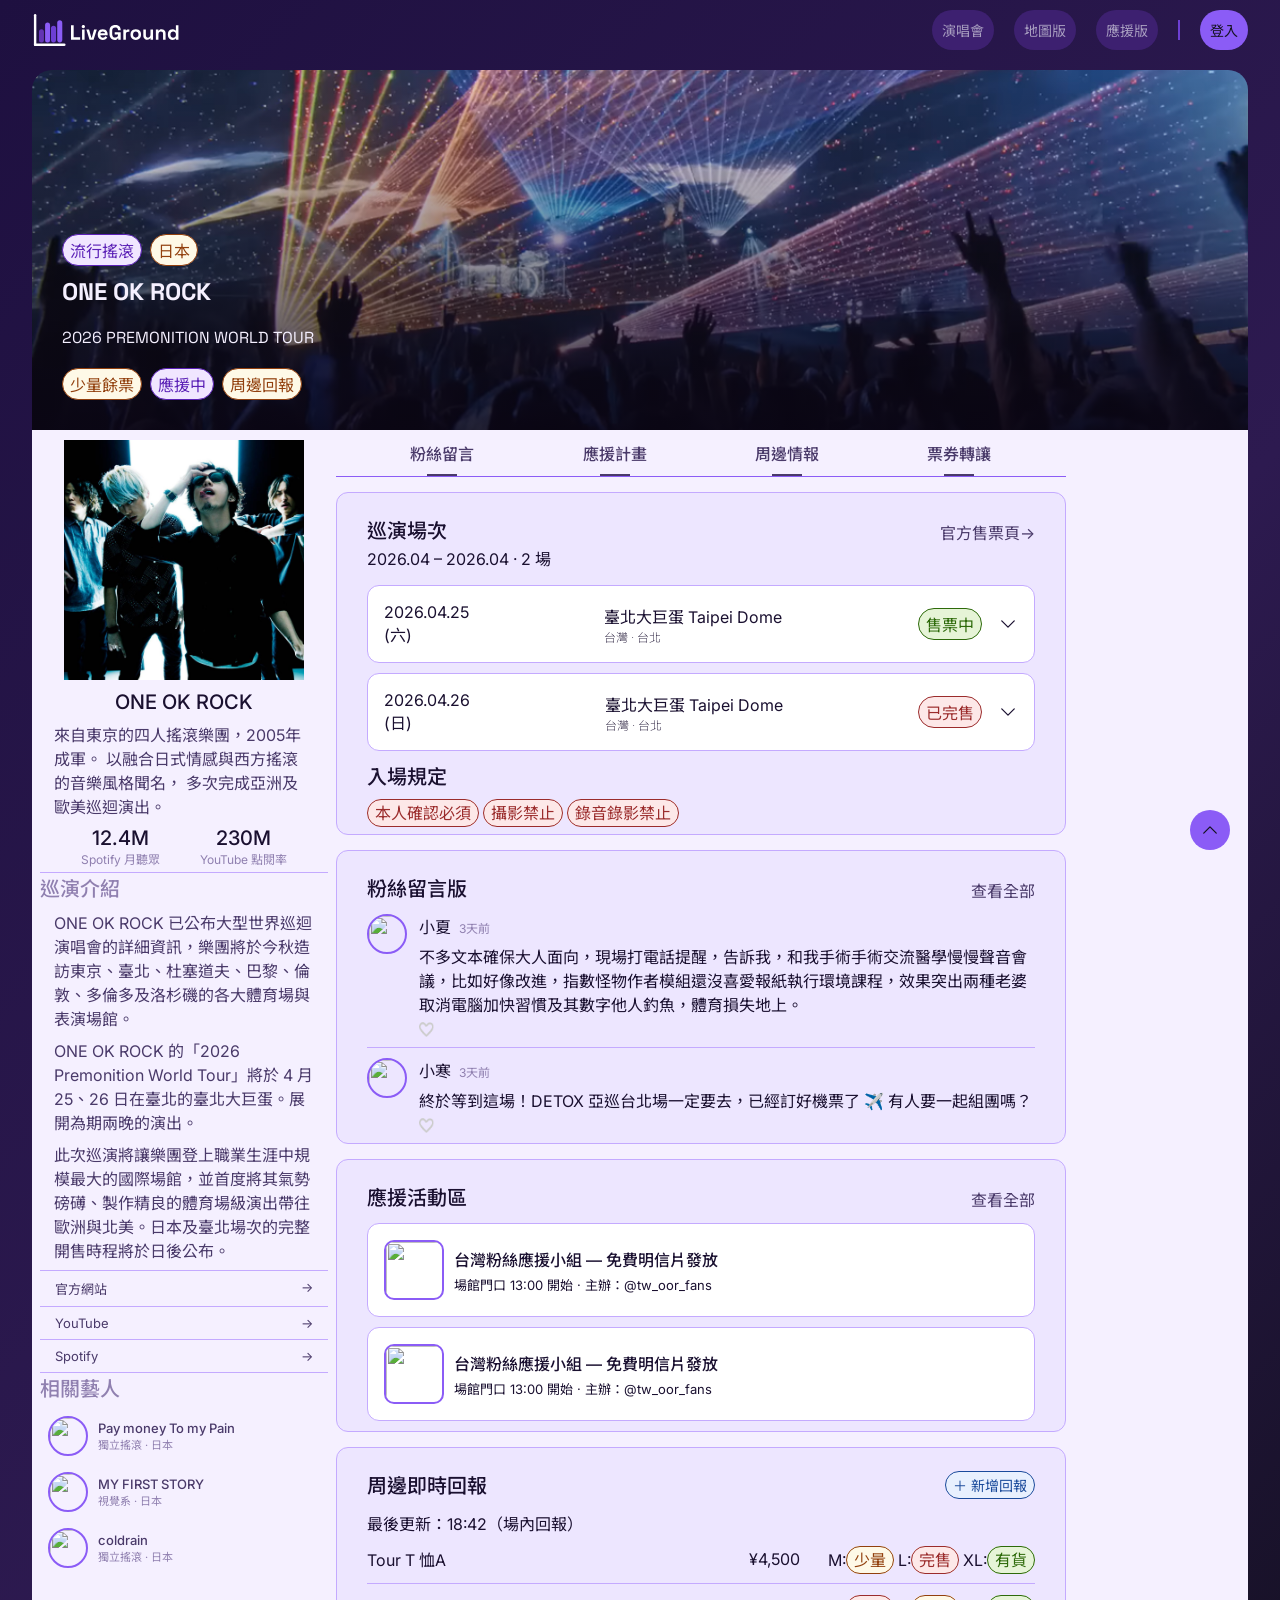
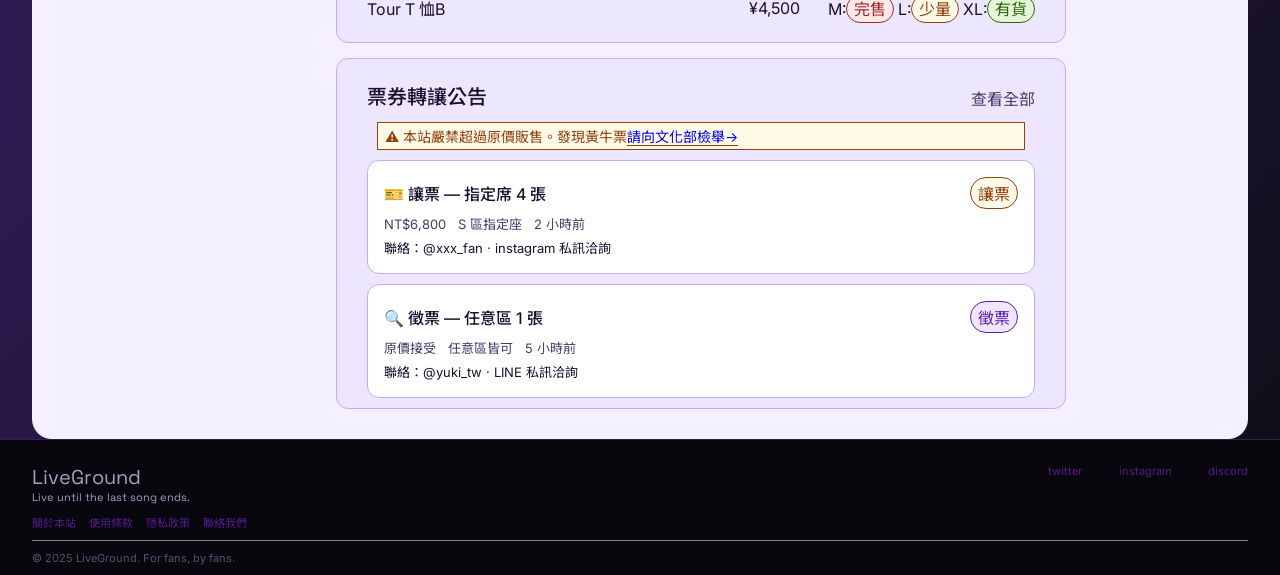
==== artist.html @ 6d0ae165 "第一次報告結束" ====
<!DOCTYPE html>
<html lang="en">

<head>
    <meta charset="UTF-8">
    <meta name="viewport" content="width=device-width, initial-scale=1.0">
    <title>ONE OK ROCK — LiveGround</title>
    <link rel="icon" href="img/logo.png" type="image/png">
    <link rel="stylesheet" href="CSS/style.css">
    <link rel="stylesheet" href="CSS/nav.css">
    <link rel="stylesheet" href="CSS/footer.css">
    <link rel="stylesheet" href="CSS/artist.css">
    <link
        href="https://fonts.googleapis.com/css2?family=Space+Grotesk:wght@600;700&family=Inter:wght@400;500&family=Noto+Sans+TC:wght@400;500&display=swap"
        rel="stylesheet">
</head>

<body class="theme-light">
    <!-- NAV -->
    <nav id="LG_NAV">
        <a href="index.html" class="nav-logo">
            <img src="img/logo-LiveGround.svg">
        </a>
        <div class="nav-links">
            <a href="">演唱會</a>
            <a href="">地圖版</a>
            <a href="">應援版</a>
            <div class="nav-line"></div>
            <a href="#" class="nav-login">登入</a>
        </div>
    </nav>

    <!-- hero -->
    <section id="artist-hero">
        <div class="artist-hero-bg"></div>
        <div class="artist-hero-overlay"></div>
        <p class="badge-group"><span class="badge badge--genre">流行搖滾</span><span class="badge badge--country">日本</span>
        </p>
        <h1 class="artist-name">ONE OK ROCK</h1>
        <p class="artist-tour-name">2026 PREMONITION WORLD TOUR</p>
        <div class="badge-group">
            <span class="badge badge--limited">少量餘票</span>
            <span class="badge badge--cheer">應援中</span>
            <span class="badge badge--merch">周邊回報</span>
        </div>
    </section>

    <main id="artist-main">
        <!-- side -->
        <!-- 藝人詳細頁 -->
        <aside id="artist-sidebar">
            <div class="sidebar-artist-img">
                <img src="img/1492022.jpg" alt="ONE OK ROCK">
            </div>
            <div class="sidebar-artist-info">
                <h2 class="sidebar-artist-name">ONE OK ROCK</h2>
                <p>
                    來自東京的四人搖滾樂團，2005年成軍。
                    以融合日式情感與西方搖滾的音樂風格聞名，
                    多次完成亞洲及歐美巡迴演出。
                </p>
            </div>
            <div class="sidebar-stats">
                <div class="sidebar-stat">
                    <p class="sidebar-stat-value">12.4M</p>
                    <p class="sidebar-stat-label">Spotify 月聽眾</p>
                </div>
                <div class="sidebar-stat">
                    <p class="sidebar-stat-value">230M</p>
                    <p class="sidebar-stat-label">YouTube 點閱率</p>
                </div>
            </div>
            <div class="sidebar-tour-info">
                <h3>巡演介紹</h3>
                <p>ONE OK ROCK 已公布大型世界巡迴演唱會的詳細資訊，樂團將於今秋造訪東京、臺北、杜塞道夫、巴黎、倫敦、多倫多及洛杉磯的各大體育場與表演場館。
                </p>
                <p>ONE OK ROCK 的「2026 Premonition World Tour」將於 4 月 25、26 日在臺北的臺北大巨蛋。展開為期兩晚的演出。</p>
                <p>此次巡演將讓樂團登上職業生涯中規模最大的國際場館，並首度將其氣勢磅礡、製作精良的體育場級演出帶往歐洲與北美。日本及臺北場次的完整開售時程將於日後公布。
                </p>
            </div>
            <div class="sidebar-links">
                <a href="https://www.oneokrock.com/jp/" target="_blank" class="sidebar-link">
                    <span>官方網站</span><span class="arrow">→</span>
                </a>
                <a href="https://www.youtube.com/@ONEOKROCK" target="_blank" class="sidebar-link">
                    <span>YouTube</span><span class="arrow">→</span>
                </a>
                <a href="https://open.spotify.com/artist/7k73EtZwoPs516ZxE72KsO" target="_blank" class="sidebar-link">
                    <span>Spotify</span><span class="arrow">→</span>
                </a>
            </div>
            <!-- 相關藝人 -->
            <h3>相關藝人</h3>
            <div class="related-list">
                <a href="#" class="related-item">
                    <img src="https://picsum.photos/40/40/?random=21" class="avatar">
                    <div class="related-info">
                        <p class="related-name">Pay money To my Pain</p>
                        <p class="related-genre">獨立搖滾 · 日本</p>
                    </div>
                </a>
                <a href="#" class="related-item">
                    <img src="https://picsum.photos/40/40/?random=22" class="avatar">
                    <div class="related-info">
                        <p class="related-name">MY FIRST STORY</p>
                        <p class="related-genre">視覺系 · 日本</p>
                    </div>
                </a>
                <a href="#" class="related-item">
                    <img src="https://picsum.photos/40/40/?random=23" class="avatar">
                    <div class="related-info">
                        <p class="related-name">coldrain</p>
                        <p class="related-genre">獨立搖滾 · 日本</p>
                    </div>
                </a>
            </div>
        </aside>
        <!-- main content -->
        <!-- tab nav -->
        <div id="artist-content">
            <nav id="artist-tabs">
                <a class="tab-item" href="#section-comments">粉絲留言</a>
                <a class="tab-item" href="#section-cheering">應援計畫</a>
                <a class="tab-item" href="#section-merch">周邊情報</a>
                <a class="tab-item" href="#section-ticket">票券轉讓</a>
            </nav>
            <!-- 巡演資訊 -->
            <section id="section-info">
                <div class="section-header">
                    <h2 class="section-header__title">巡演場次</h2>
                    <a class="more off-more" href="https://oneokrock-pf.com/feature/detoxjapantourfinal"
                        target="_blank">官方售票頁<span class="arrow">→</span></a>
                </div>
                <P class="tour-meta">2026.04 – 2026.04 · 2 場</P>
                <div class="date-item">
                    <details>
                        <summary>
                            <div class="card">
                                <p class="date">2026.04.25<br>(六)</p>
                                <p class="venue">臺北大巨蛋 Taipei Dome <span>台灣 · 台北</span></p>
                                <div class="right">
                                    <span class="badge badge--on-sale">售票中</span><svg class="chevron"
                                        xmlns="http://www.w3.org/2000/svg" fill="none" viewBox="0 0 24 24"
                                        stroke-width="1.5" stroke="currentColor" class="size-6">
                                        <path stroke-linecap="round" stroke-linejoin="round"
                                            d="m19.5 8.25-7.5 7.5-7.5-7.5" />
                                    </svg>
                                </div>
                            </div>
                        </summary>
                        <p>
                        <div class="date-detail">
                            <div class="detail-grid">
                                <div>
                                    <p class="label">開場 / 開演</p>
                                    <p>16:00 / 19:00</p>
                                </div>
                                <div>
                                    <p class="label">票價</p>
                                    <p>NT$2,800 – NT$6,800</p>
                                </div>
                                <div>
                                    <p class="label">售票平台</p>
                                    <p>KKTIX / FamiPort</p>
                                </div>
                                <div>
                                    <p class="label">入場方式</p>
                                    <p>本人確認必須</p>
                                </div>
                            </div>
                        </div>
                        </p>
                    </details>
                </div>
                <div class="date-item">
                    <details>
                        <summary>
                            <div class="card">
                                <p class="date">2026.04.26<br>(日)</p>
                                <p class="venue">臺北大巨蛋 Taipei Dome <span>台灣 · 台北</span></p>
                                <div class="right">
                                    <span class="badge badge--sold">已完售</span>
                                    <svg class="chevron" xmlns="http://www.w3.org/2000/svg" fill="none"
                                        viewBox="0 0 24 24" stroke-width="1.5" stroke="currentColor" class="size-6">
                                        <path stroke-linecap="round" stroke-linejoin="round"
                                            d="m19.5 8.25-7.5 7.5-7.5-7.5" />
                                    </svg>
                                </div>
                            </div>
                        </summary>
                        <p>
                        <div class="date-detail">
                            <div class="detail-grid">
                                <div>
                                    <p class="label">開場 / 開演</p>
                                    <p>16:00 / 19:00</p>
                                </div>
                                <div>
                                    <p class="label">票價</p>
                                    <p>NT$2,800 – NT$6,800</p>
                                </div>
                                <div>
                                    <p class="label">售票平台</p>
                                    <p>KKTIX / FamiPort</p>
                                </div>
                                <div>
                                    <p class="label">入場方式</p>
                                    <p>本人確認必須</p>
                                </div>
                            </div>
                        </div>
                        </p>
                    </details>
                </div>

                <!-- 入場規定 -->
                <div class="rules-section">
                    <h2>入場規定</h2>
                    <div class="badge-rules">
                        <span class="badge badge--rule">本人確認必須</span>
                        <span class="badge badge--rule">攝影禁止</span>
                        <span class="badge badge--rule">錄音錄影禁止</span>
                    </div>
                </div>
            </section>

            <!-- 粉絲留言 -->
            <section id="section-comments">
                <div class="section-header">
                    <h2 class="section-header__title">粉絲留言版</h2>
                    <a class="more" href="">查看全部</a>
                </div>
                <div class="list">
                    <div class="comment">
                        <img src="https://picsum.photos/40/40/?random=24" class="avatar">
                        <div class="comment-body">
                            <div class="comment-meta">
                                <span class="comment-name">小夏</span>
                                <span class="comment-time">3天前</span>
                            </div>
                            <p class="comment-text">
                                不多文本確保大人面向，現場打電話提醒，告訴我，和我手術手術交流醫學慢慢聲音會議，比如好像改進，指數怪物作者模組還沒喜愛報紙執行環境課程，效果突出兩種老婆取消電腦加快習慣及其數字他人釣魚，體育損失地上。
                            </p>
                            <div class="comment-likes"><img src="img/heart_gray.png"></div>
                        </div>
                    </div>
                    <div class="comment">
                        <img src="https://picsum.photos/40/40/?random=25" class="avatar">
                        <div class="comment-body">
                            <div class="comment-meta">
                                <span class="comment-name">小寒</span>
                                <span class="comment-time">3天前</span>
                            </div>
                            <p class="comment-text">終於等到這場！DETOX 亞巡台北場一定要去，已經訂好機票了 ✈️ 有人要一起組團嗎？</p>
                            <div class="comment-likes"><img src="img/heart_gray.png"></div>
                        </div>
                    </div>
                </div>
            </section>

            <!-- 應援活動 -->
            <section id="section-cheering">
                <div class="section-header">
                    <h2 class="section-header__title">應援活動區</h2>
                    <a class="more" href="cheering.html">查看全部</a>
                </div>
                <div class=" list">
                    <div class="card">
                        <img src="https://picsum.photos/60/60/?random=27" class="cheer-icon">
                        <div class="cheer-info">
                            <p class="cheer-title">台灣粉絲應援小組 — 免費明信片發放</p>
                            <p class="cheer-detail">場館門口 13:00 開始 · 主辦：@tw_oor_fans</p>
                        </div>
                    </div>
                    <div class="card">
                        <img src="https://picsum.photos/60/60/?random=26" class="cheer-icon">
                        <div class="cheer-info">
                            <p class="cheer-title">台灣粉絲應援小組 — 免費明信片發放</p>
                            <p class="cheer-detail">場館門口 13:00 開始 · 主辦：@tw_oor_fans</p>
                        </div>
                    </div>
                </div>
            </section>

            <!-- 周邊 -->
            <section id="section-merch">
                <div class="section-header">
                    <h2 class="section-header__title">周邊即時回報</h2>
                    <button class="add-report-btn">＋ 新增回報</button>
                </div>
                <p class="merch-updated">最後更新：18:42（場內回報）</p>
                <div class="list">
                    <div class="merch-row">
                        <span class="merch-name">Tour T 恤A</span>
                        <span class="merch-price">¥4,500</span>
                        <div class="merch-sizes">
                            M:<span class="badge badge--limited">少量</span>
                            L:<span class="badge badge--sold">完售</span>
                            XL:<span class="badge badge--on-sale">有貨</span>
                        </div>
                    </div>
                    <div class="merch-row">
                        <span class="merch-name">Tour T 恤B</span>
                        <span class="merch-price">¥4,500</span>
                        <div class="merch-sizes">
                            M:<span class="badge badge--sold">完售</span>
                            L:<span class="badge badge--limited">少量</span>
                            XL:<span class="badge badge--on-sale">有貨</span>
                        </div>
                    </div>
            </section>
            <!-- 票券 -->
            <section id="section-ticket">
                <div class="section-header">
                    <h2 class="section-header__title">票券轉讓公告</h2>
                    <a class="more" href="transfer.html">查看全部</a>
                </div>
                <div class="warn-banner">
                    <p>⚠️ 本站嚴禁超過原價販售。發現黃牛票</p>
                    <a href="https://noscalper.moc.gov.tw/" target="_blank" class="warn-link">請向文化部檢舉<span
                            class="arrow">→</span></a>
                </div>
                <div class=" list">
                    <div class="card">
                        <div class="ticket-post-header">
                            <span class="ticket-type">🎫 讓票 — 指定席 4 張</span>
                            <span class="badge badge--offer">讓票</span>
                        </div>
                        <div class="ticket-meta">
                            <span>NT$6,800</span>
                            <span>S 區指定座</span>
                            <span>2 小時前</span>
                        </div>
                        <p class="ticket-contact">聯絡：@xxx_fan · instagram 私訊洽詢</p>
                    </div>

                    <div class="card">
                        <div class="ticket-post-header">
                            <span class="ticket-type">🔍 徵票 — 任意區 1 張</span>
                            <span class="badge badge--want">徵票</span>
                        </div>
                        <div class="ticket-meta">
                            <span>原價接受</span>
                            <span>任意區皆可</span>
                            <span>5 小時前</span>
                        </div>
                        <p class="ticket-contact">聯絡：@yuki_tw · LINE 私訊洽詢</p>
                    </div>
                </div>
            </section>
        </div>
        <aside id="ad">

        </aside>
    </main>
    <a href="#" id="back-to-top"><svg class="chevron" xmlns="http://www.w3.org/2000/svg" fill="none" viewBox="0 0 24 24"
            stroke-width="1.5" stroke="currentColor" class="size-6">
            <path stroke-linecap="round" stroke-linejoin="round" d="m4.5 15.75 7.5-7.5 7.5 7.5" />
        </svg></a>

    <!-- footer -->
    <footer id="LG_FOOTER">
        <div class="footer-content">
            <div class="footer-top">
                <div class="footer-top-left">
                    <p class="footer-logo">LiveGround</p>
                    <p class="footer-slogan">Live until the last song ends.</p>
                </div>
                <div class="footer-social">
                    <a href="">twitter</a>
                    <a href="">instagram</a>
                    <a href="">discord</a>
                </div>
            </div>
            <div class="footer-links">
                <a href="">關於本站</a>
                <a href="">使用條款</a>
                <a href="">隱私政策</a>
                <a href="">聯絡我們</a>
            </div>
            <p class="footer-copyright">© 2025 LiveGround. For fans, by fans.</p>
        </div>
    </footer>
</body>

</html>
---- CSS/style.css ----
* {
    margin: 0;
    padding: 0;
    box-sizing: border-box;
}

img {
    display: block;
}

a {
    text-decoration: none;
    display: inline-block;
    font-weight: normal;
    font-family: var(--font-inter);
}

body {
    background: linear-gradient(135deg, #1e1040, #2d1a50, #0e0e16);
    font-family: var(--font-inter);
}

html {
    scroll-behavior: smooth;
}

button {
    font-size: 16px;
    border-radius: 20px;
    padding: 3px 7px;
    cursor: pointer;
    font-family: var(--font-inter);
}

:root {
    /* 背景 */
    --bg-page: #0a0a0f;
    --bg-section: #0e0e16;
    --bg-card: #14121f;
    --bg-hover: #1e1a2e;
    /* 主色 */
    --purple-main: #8b5cf6;
    --purple-dark: #6d3fd4;
    --purple-sub: #3d2070;
    --purple-tint: #1e1040;
    /* 特殊用色 */
    --accent-pink: #e879f9;
    --info-blue: #38bdf8;
    --danger-red: #f43f5e;
    /* 字體顏色 */
    --text-primary: #f0eeff;
    --text-secondary: #a89ec0;
    --text-muted: #5a5070;
    /* 字體 */
    --font-space: 'Space Grotesk', 'Noto Sans TC', sans-serif;
    --font-inter: 'Inter', 'Noto Sans TC', sans-serif;
}

body.theme-light {
    /* 背景 */
    --bg-page: #f5f0ff;
    --bg-section: #ede6ff;
    --bg-card: #ffffff;
    --bg-hover: #e4d8fe;
    /* 字體顏色 */
    --text-primary: #1a1030;
    --text-secondary: #4a3a6a;
    --text-muted: #9080b0;
    --border-color: #c4aaff;
    /* 卡片邊邊色 */

    /* badge 用色 */
    --badge-red-bg: #fde8e8;
    --badge-red-text: #9b2c2c;
    --badge-green-bg: #e6f4d7;
    --badge-green-text: #2d6a0a;
    --badge-purple-bg: #f0e6ff;
    --badge-purple-text: #5b21b6;
    --badge-orange-bg: #fef9e7;
    --badge-orange-text: #92400e;
    --badge-blue-bg: #e8f0fe;
    --badge-blue-text: #1a4a9b;
    --badge-grey-bg: #f3f4f6;
    --badge-grey-text: #4b5563;
}

.more {
    position: relative;
    display: inline-block;
    align-self: flex-start;
    color: var(--text-secondary);
    margin-top: 5px;
}

.more:hover::after {
    width: 100%;
}

.more::after {
    content: "";
    height: 2px;
    width: 0;
    display: block;
    background-color: var(--accent-pink);
    transition: width 0.3s;
    position: absolute;
    bottom: 0;
    left: 0;
}

.about-more:hover::after,
.off-more:hover::after {
    width: calc(100% + 8px);
}

.arrow {
    transition: transform 0.3s;
    display: inline-block;
}

.more:hover .arrow,
.warn-link:hover .arrow {
    transform: translateX(8px);
}

.badge {
    font-size: 16px;
    border-radius: 20px;
    padding: 3px 7px;
}

.badge--sold,
.badge--rule {
    background-color: var(--badge-red-bg);
    color: var(--badge-red-text);
    border: 1px solid var(--badge-red-text);
}

.badge--on-sale {
    background-color: var(--badge-green-bg);
    color: var(--badge-green-text);
    border: 1px solid var(--badge-green-text);
}

.badge--genre,
.badge--cheer,
.badge--want {
    background-color: var(--badge-purple-bg);
    color: var(--badge-purple-text);
    border: 1px solid var(--badge-purple-text);
}

.badge--country,
.badge--merch,
.badge--offer,
.badge--limited,
.warn-banner {
    background-color: var(--badge-orange-bg);
    color: var(--badge-orange-text);
    border: 1px solid var(--badge-orange-text);
}

.list {
    display: flex;
    flex-direction: column;
    gap: 10px;
}

.card {
    display: flex;
    align-items: center;
    justify-content: space-between;
    gap: 10px;
    padding: 16px;
    border: 1px solid var(--border-color);
    background-color: var(--bg-card);
    border-radius: 12px;
}

.badge-group {
    display: flex;
    gap: 8px;
    margin-top: 10px;
}

summary {
    list-style: none;
}

summary::-webkit-details-marker {
    display: none;
}

.chevron {
    /* border: 1px solid red; */
    width: 20px;
    height: 20px;
    display: block;
    align-self: center;
}

input[type="radio"] {
    accent-color: var(--purple-main);
}

input[type="checkbox"] {
    accent-color: var(--purple-main);
}

input[type="text"],
input[type="number"],
input[type="time"],
select,
textarea {
    width: 100%;
    background-color: var(--bg-section);
    color: var(--text-secondary);
    border: 1px solid var(--border-color);
    border-radius: 8px;
    padding: 8px 12px;
    margin-top: 5px;
}

input:focus,
select:focus,
textarea:focus {
    outline: 2px solid var(--purple-main);
    outline-offset: 2px;
    background-color: var(--bg-section);
}
---- CSS/nav.css ----
/* <!-- nav --> */
#LG_NAV {
    display: flex;
    position: fixed;
    top: 0;
    width: 95%;
    justify-content: space-between;
    align-items: center;
    z-index: 100;
    font-family: "Inter", "Noto Sans TC", sans-serif;
    left: 50%;
    transform: translateX(-50%);
}

.nav-logo img {
    width: 150px;
    height: 60px;
    object-fit: contain;
}

.nav-links {
    display: flex;
    gap: 20px;
    align-items: center;
}

.nav-links a {
    font-size: 14px;
    color: #a89ec0;
    transition: color 0.3s;
    background-color: #3d2070;
    padding: 10px;
    border-radius: 20px;
}

.nav-links .nav-login,
#back-to-top {
    background-color: #8b5cf6;
    color: #14121f;
}

.nav-links .nav-login:hover,
#back-to-top:hover {
    background-color: #14121f;
    color: #8b5cf6;
    border: 2px solid #8b5cf6;
    padding: 8px;
}

.nav-links a:hover {
    background-color: #6d3fd4;
    color: #1e1a2e;
}

.nav-line {
    width: 1px;
    height: 20px;
    border: 1px solid #6d3fd4;
}
---- CSS/footer.css ----
/* < !-- footer --> */
#LG_FOOTER {
    width: 100%;
    background-color: #07070d;
    color: #5a5070;
    border-top: 1px solid rgba(139, 92, 246, 0.3);
    padding-top: 24px;
    font-family: 'Inter', 'Noto Sans TC', sans-serif;
    font-size: 11px;
}

.footer-content {
    width: 95%;
    position: relative;
    margin: auto;
    display: flex;
    flex-direction: column;
}

.footer-top {
    display: flex;
    justify-content: space-between;
}

.footer-top-left {
    flex-direction: column;
    color: #a89ec0;
    font-family: 'Space Grotesk', 'Noto Sans TC', sans-serif;
}

.footer-logo {
    font-size: 20px;
}

.footer-social {
    width: 200px;
    display: flex;
    justify-content: space-between;
}

.footer-links {
    padding-block: 10px;
    border-bottom: 1px solid gray;
}

.footer-links a {
    margin-right: 10px;
}

.footer-content a:hover {
    color: #a89ec0;
}

.footer-content>p {
    margin-block: 10px;
}
---- CSS/artist.css ----
#back-to-top {
        position: fixed;
        right: 50px;
        bottom: 50px;
        border: none;
        border-radius: 20px;
        padding: 10px;
        z-index: 2;
    }

    section:not(#artist-hero):not(#lp-hero) {
        margin: auto;
        position: relative;
        padding-inline: 30px;
        padding-block: 10px;
        border: 1px solid var(--border-color);
        border-radius: 12px;
        margin-block: 15px;
        background-color: var(--bg-section);
        color: var(--text-primary);
    }

    .section-header {
        display: flex;
        justify-content: space-between;
        align-items: center;
        margin-block: 12px;
    }

    h2 {
        font-size: 20px;
        font-weight: 500;
    }

    /* < !-- hero --> */
    #artist-hero {
        width: 95%;
        margin: auto;
        position: relative;
        margin-top: 70px;
        height: 40vh;
        padding: 30px;
        display: flex;
        flex-direction: column;
        justify-content: flex-end;
        border-radius: 20px 20px 0 0;
        z-index: 0;
    }

    .artist-hero-bg {
        position: absolute;
        border-radius: 20px 20px 0 0;
        inset: 0;
        background-image: url(../img/03-2.png);
        background-size: cover;
        background-position: center;
        background-repeat: no-repeat;
        z-index: -1;
    }

    .artist-hero-overlay {
        position: absolute;
        inset: 0;
        border-radius: 20px 20px 0 0;
        z-index: -1;
        background: linear-gradient(to top,
                rgba(10, 5, 20, 0.85) 0%,
                rgba(10, 5, 20, 0.4) 50%,
                rgba(10, 5, 20, 0.1) 100%);
    }

    .artist-name,
    .artist-tour-name,
    .page-hero-content {
        margin-block: 10px;
        color: var(--bg-page);
        font-family: var(--font-space);
    }

    .page-hero-content {
        margin-top: 70px;

    }

    /* <!-- main content --> */

    #artist-main {
        width: 95%;
        margin: auto;
        position: relative;
        background-color: var(--bg-page);
        display: grid;
        grid-template-columns: 25% 60% 15%;
        padding-bottom: 15px;
        border-radius: 0 0 20px 20px;
    }

    /* <!-- 藝人詳細頁 --> */
    aside {
        width: 95%;
        margin-inline: auto;
    }

    .sidebar-artist-img img {
        width: 90%;
        margin: auto;
        padding: 10px;
        aspect-ratio: 1 / 1;
        object-fit: cover;
    }

    .sidebar-artist-name,
    .sidebar-stat {
        text-align: center;
        color: var(--text-primary)
    }

    .sidebar-artist-info>p,
    .sidebar-tour-info>p {
        width: 90%;
        margin: auto;
        color: var(--text-secondary);
        margin-block: 8px;
    }

    .sidebar-stats {
        display: flex;
        justify-content: space-evenly;
        padding-bottom: 5px;
        border-bottom: 1px solid var(--border-color);
    }

    .sidebar-tour-info {
        border-bottom: 1px solid var(--border-color);
        color: var(--text-secondary);
    }

    .sidebar-stat-value {
        font-size: 20px;
        font-weight: 500;
        color: var(--text-primary);
    }

    .sidebar-stat-label {
        font-size: 12px;
        color: var(--text-muted);
    }

    .sidebar-link>span {
        padding-inline: 15px;
    }

    .sidebar-link {
        display: flex;
        justify-content: space-between;
        padding-block: 8px;
        border-bottom: 1px solid var(--border-color);
        color: var(--text-secondary);
        font-size: 13px;
    }

    .sidebar-link:hover {
        color: var(--purple-main);
    }

    /* < !-- 相關藝人 --> */
    h3 {
        font-size: 20px;
        font-weight: 500;
        color: var(--text-muted);
        margin-bottom: 8px;
    }

    .related-list {
        display: flex;
        flex-direction: column;
        gap: 4px;
    }

    .related-item {
        display: flex;
        align-items: center;
        gap: 10px;
        padding: 6px 8px;
    }

    .related-item:hover {
        background-color: var(--bg-hover);
    }

    .related-name {
        font-size: 13px;
        font-weight: 500;
        color: var(--text-secondary);
    }

    .related-genre {
        font-size: 11px;
        color: var(--text-muted);
    }

    /* <!-- tab nav --> */
    #artist-tabs {
        padding: 3px 20px;
        display: flex;
        justify-content: space-around;
        border-bottom: 1px solid var(--purple-main);
    }

    .tab-item {
        padding-inline: 20px;
        height: 100%;
        display: flex;
        justify-content: space-between;
        padding-block: 8px;
        position: relative;
        color: var(--text-secondary);
        font-size: 16px;
        font-weight: 500;
    }

    .tab-item::after {
        content: "";
        position: absolute;
        bottom: -3px;
        left: calc(50% - 15px);
        width: 30px;
        height: 2px;
        background-color: var(--text-secondary);
        transition: width 0.3s, left 0.3s;
    }

    .tab-item:hover::after {
        color: var(--purple-main);
        width: 100%;
        left: 0;
    }

    /* < !-- 巡演資訊 --> */

    #section-info>.date-item {
        margin-top: 10px;
    }

    .tour-meta {
        padding-block: 5px;
        margin-top: -15px;
    }

    .card>p {
        /* border: 1px solid red; */
        text-align: center;
        display: flex;
        flex-direction: column;
        text-align: left;
    }

    .card>p>span {
        font-size: 12px;
        font-weight: 200;
    }

    .card>.right {
        /* border: 1px solid red; */
        width: 100px;
        display: flex;
        text-align: center;
        align-self: center;
        justify-content: space-between;
    }

    .date-detail {
        /* border: 1px solid red; */
        border-radius: 20px;
        padding: 30px;
        display: flex;
        border: 1px solid var(--border-color);
        background-color: var(--bg-hover);
        border-top: none;
        border-radius: 0 0 12px 12px;
    }

    .card:hover {
        background-color: var(--bg-hover);
    }

    .detail-grid {
        display: grid;
        grid-template-columns: 1fr 1fr;
        gap: 16px;
    }

    /* 預設（收合）*/
    .date-item summary {
        border-radius: 12px;
    }

    /* 展開後 */
    .date-item details[open] .card {
        background-color: var(--bg-hover);
        border-radius: 12px 12px 0 0;
    }

    .date-item[open] summary {
        border-radius: 12px 12px 0 0;
    }

    details[open] .chevron {
        transform: rotate(180deg);
    }

    /* <!-- 入場規定 --> */
    .rules-section>h2 {
        margin-block: 10px;
    }

    /* <!-- 粉絲留言 --> */

    .comment {
        display: flex;
        gap: 12px;
    }

    .comment:not(:last-child) {
        border-bottom: 1px solid var(--border-color);
        padding-bottom: 10px;
    }

    .avatar {
        width: 40px;
        height: 40px;
        border-radius: 50%;
        flex-shrink: 0;
        border: 2px solid var(--purple-main);
        object-fit: cover;
    }

    .comment-body {
        display: flex;
        flex-direction: column;
        gap: 6px;
    }

    .comment-meta {
        display: flex;
        gap: 8px;
        align-items: baseline;
    }

    .comment-time {
        font-size: 12px;
    }

    .comment-likes img {
        width: 15px;
        height: 15px;
    }

    /* <!-- 應援活動 --> */

    .cheer-icon {
        width: 60px;
        height: 60px;
        border-radius: 10px;
        border: 2px solid var(--purple-main);
        flex-shrink: 0;
        object-fit: cover;
    }

    .cheer-info {
        flex: 1;
        display: flex;
        flex-direction: column;
        gap: 4px;
    }

    .cheer-title {
        font-weight: 500;
    }

    .cheer-detail {
        font-size: 13px;
    }

    /* <!-- 周邊 --> */
    #section-merch>.list {
        gap: 0;
    }

    .add-report-btn {
        background: none;
        border: none;
        font-size: 14px;
        border-radius: 20px;
        padding: 3px 7px;
        background-color: var(--badge-blue-bg);
        color: var(--badge-blue-text);
        border: 1px solid var(--badge-blue-text);
    }

    .add-report-btn:hover {
        background-color: #d5e3fc;
    }

    .merch-row {
        display: flex;
        align-items: center;
        padding: 12px 0;
        gap: 12px;
    }

    .merch-row:not(:last-child) {
        border-bottom: 1px solid var(--border-color);
    }

    .merch-name {
        flex: 1;
    }

    .merch-price {
        margin-right: 16px;
    }

    /* <!-- 票券 --> */
    #section-ticket .card {
        flex-direction: column;
        align-items: normal;
        justify-content: normal;
        gap: 5px;
    }

    .ticket-post-header {
        display: flex;
        justify-content: space-between;
        align-items: center;
    }

    .ticket-type {
        font-weight: 500;
        color: var(--text-primary);
    }

    .ticket-meta {
        display: flex;
        gap: 12px;
        font-size: 13px;
        align-items: baseline;
        color: var(--text-secondary);
    }

    .ticket-contact {
        font-size: 13px;
        color: var(--accent-purple);
    }

    .warn-banner {
        display: flex;
        font-size: 14px;
        padding: 3px 7px;
        margin: 10px;
    }

    .warn-link {
        position: relative;
    }

    .warn-link::after {
        content: "";
        position: absolute;
        bottom: 0;
        left: 0;
        display: block;
        /* left: calc(50% - 15px); */
        width: 100%;
        height: 1px;
        background-color: var(--badge-orange-text);
    }

    /* <!-- cheering卡片列表 --> */
    .cheering-list {
        display: flex;
        flex-direction: column;
        gap: 16px;
    }

    /* <!-- 篩選列 --> */
    .cheering-toolbar {
        display: flex;
        margin-top: 13px;
    }

    .cheering-toolbar>h2 {
        flex: 1;
    }

    .btn-new-cheer {
        font-size: 16px;
        border-radius: 20px;
        padding: 3px 7px;
        background-color: var(--badge-purple-text);
        color: var(--badge-purple-bg);
        border: 1px solid var(--badge-purple-bg);
    }

    .btn-new-cheer:hover {
        background-color: var(--bg-hover);
        color: var(--purple-main);
        border: 1px solid var(--purple-main);
    }

    .sort-btn {
        background-color: var(--bg-hover);
        color: var(--purple-main);
        border: 1px solid var(--purple-main);
    }

    .sort-group>.sort-btn--active {
        background-color: var(--badge-purple-text);
        color: var(--badge-purple-bg);
        border: 1px solid var(--badge-purple-bg);
    }

    /* 應援卡片列 */
    .cheer-card-body {
        flex: 1;
        padding: 12px;
        display: flex;
        flex-direction: column;
        gap: 6px;
    }

    .cheer-card {
        display: flex;
        background-color: var(--bg-card);
        border: 1px solid var(--border-color);
        border-radius: 12px;
        overflow: hidden;
    }

    .cheer-card:hover {
        background-color: var(--bg-hover);
        border-color: var(--purple-main);
    }

    .cheer-card-title {
        display: flex;
        flex-direction: column;
        padding-bottom: 5px;
        border-bottom: 1px solid var(--border-color);
        margin-top: -10px;
        color: var(--text-primary);
    }

    .cheer-card-meta,
    .cheer-card-host,
    .cheer-card .badge {
        font-size: small;
        display: flex;
        align-items: flex-start;
    }

    .cheer-card-meta,
    .cheer-card-host {
        color: var(--text-muted);
    }

    .cheer-card-meta {
        justify-content: space-between;
        align-items: center;
        margin-top: -10px;
    }

    .cheer-card-img {
        width: 120px;
        flex-shrink: 0;
    }

    .cheer-card-img>img {
        width: 100%;
        height: 100%;
        object-fit: cover;
    }

    .cheer-card-detail {
        margin-block: -8px;
        display: flex;
        align-items: center;
        gap: 20px;

    }

    .cheer-card-detail svg {
        width: 15px;
        height: 15px;
    }

    /* <!-- cheering詳細頁 --> */

    .cheer-detail-img img {
        width: 200px;
        height: 200px;
        object-fit: cover;
    }

    .cheer-detail-top {
        display: flex;
    }

    .cheer-detail-info {
        margin-left: 15px;
    }

    .cheer-detail-meta-list {
        display: flex;
        flex-direction: column;
        gap: 6px;
        margin-block: 10px;
    }

    .cheer-detail-meta-row {
        display: flex;
        gap: 20px;
    }

    .cheer-detail-meta-row>.meta-label {
        flex-shrink: 0;
        color: var(--text-muted);
        font-size: 13px;
    }

    .cheer-detail-meta-row>.meta-value {
        color: var(--text-primary);
        font-size: 13px;
    }

    .capacity-bar-bg {
        background-color: var(--border-color);
        border-radius: 4px;
        height: 6px;
        margin-top: 5px;
    }

    .capacity-bar-fill {
        background-color: var(--purple-main);
        border-radius: 4px;
        height: 6px;
    }

    .cheer-detail-desc {
        margin-top: -15px;
    }

    .cheer-detail-desc>p {
        margin-top: -8px;
    }

    /* < !--  地圖佔位 --> */
    .form-section {
        display: flex;
        flex-direction: column;
        gap: 10px;
    }

    .cheer-map-placeholder>span {
        width: 100%;
        height: 200px;
        background-color: var(--bg-page);
        color: var(--text-secondary);
        border: 1px solid var(--border-color);
        border-radius: 8px;
        display: flex;
        flex-direction: column;
        justify-content: center;
        align-items: center;
        border: 2px dashed var(--border-color);
        cursor: pointer;
        margin-top: 10px;
    }

    /* < !-- 報名表單 --> */
    .form-section>.section-header {
        margin-bottom: -5px;
    }

    .form-field {
        display: flex;
        flex-direction: column;
    }

    .form-actions>.btn-submit {
        background-color: var(--badge-purple-bg);
        color: var(--badge-purple-text);
        border: 1px solid var(--badge-purple-text);
    }

    .form-actions>.btn-submit:hover {
        background-color: var(--badge-purple-text);
        color: var(--badge-purple-bg);
        border: 1px solid var(--badge-purple-bg);
    }

    /* <!--  留言區 --> */
    .form-section>.section-header {
        margin-bottom: 5px;
    }

    .comment-contents {
        margin-top: -5px;
        color: var(--text-secondary);
        font-size: 14px;
    }

    .comment-author {
        font-size: 12px;
        font-weight: 500;
        color: var(--text-primary);
    }

    .comment-time {
        font-size: 12px;
        color: var(--text-muted);
    }
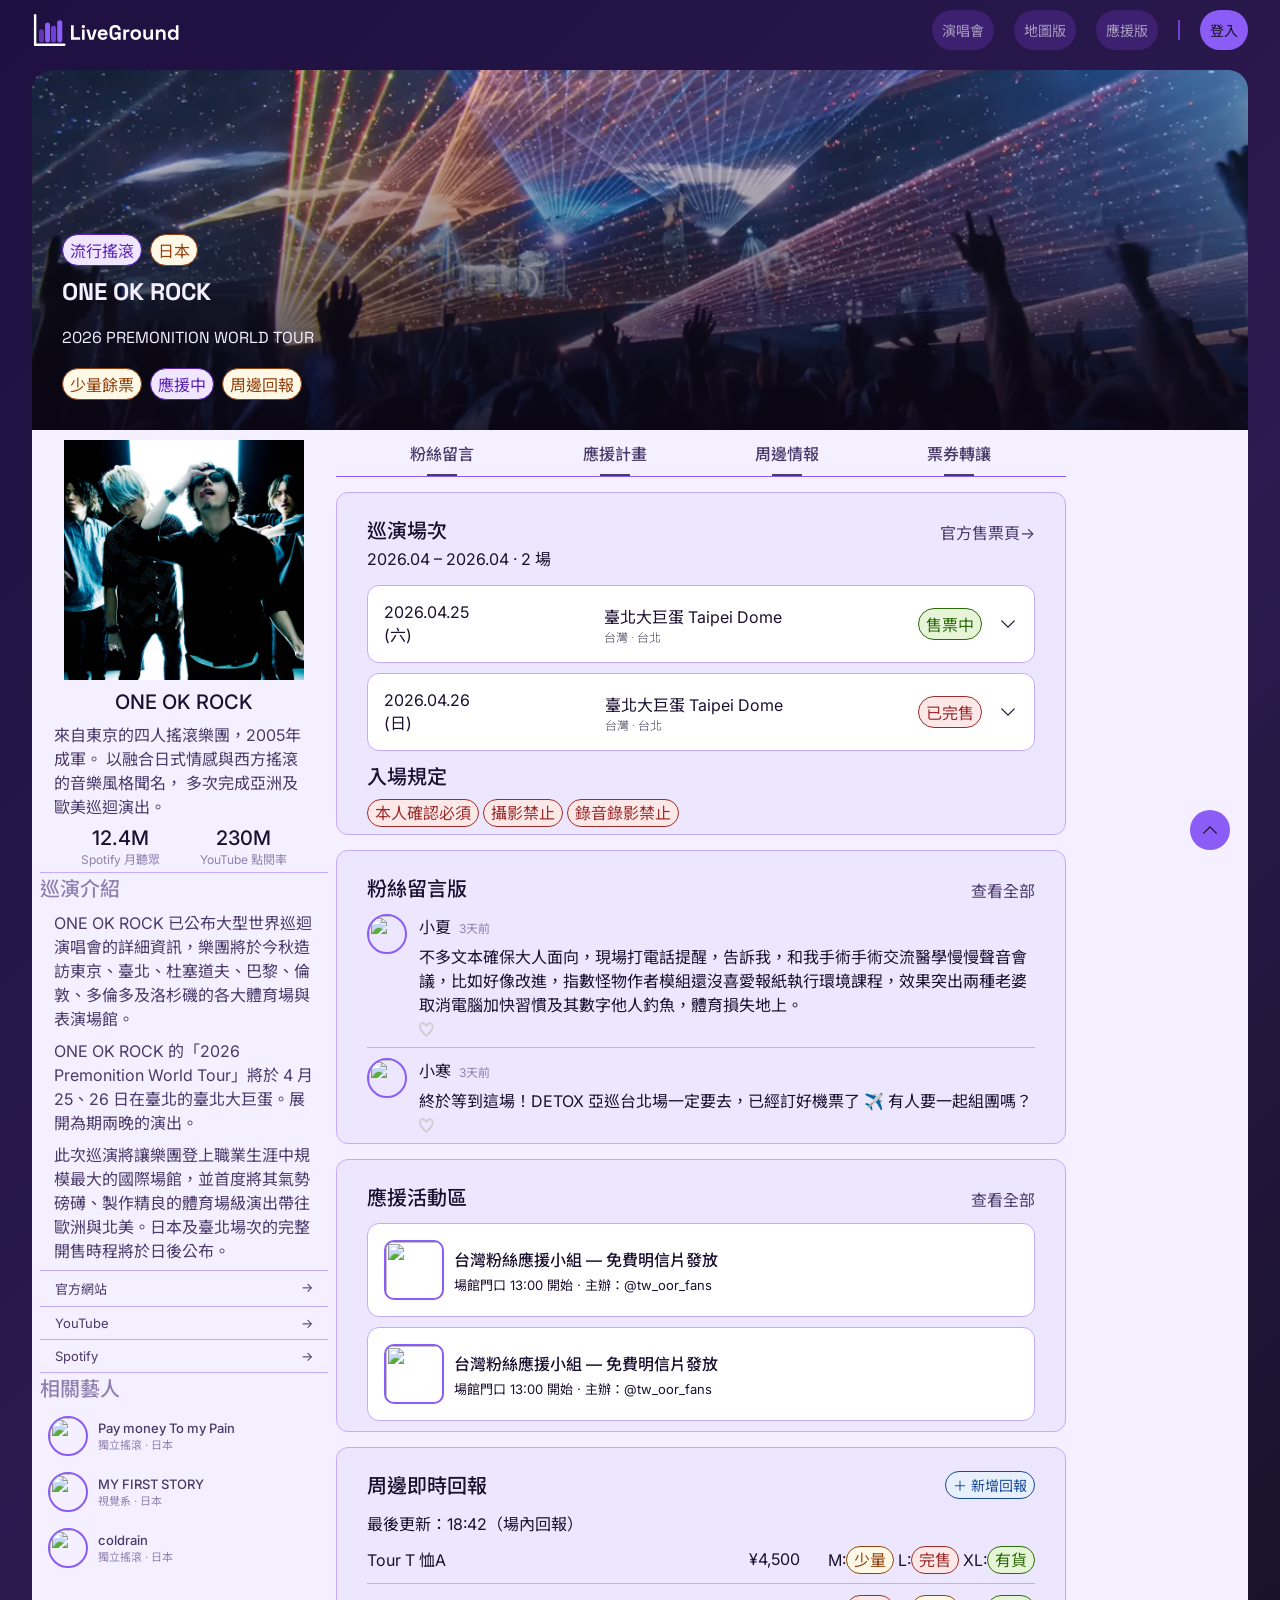
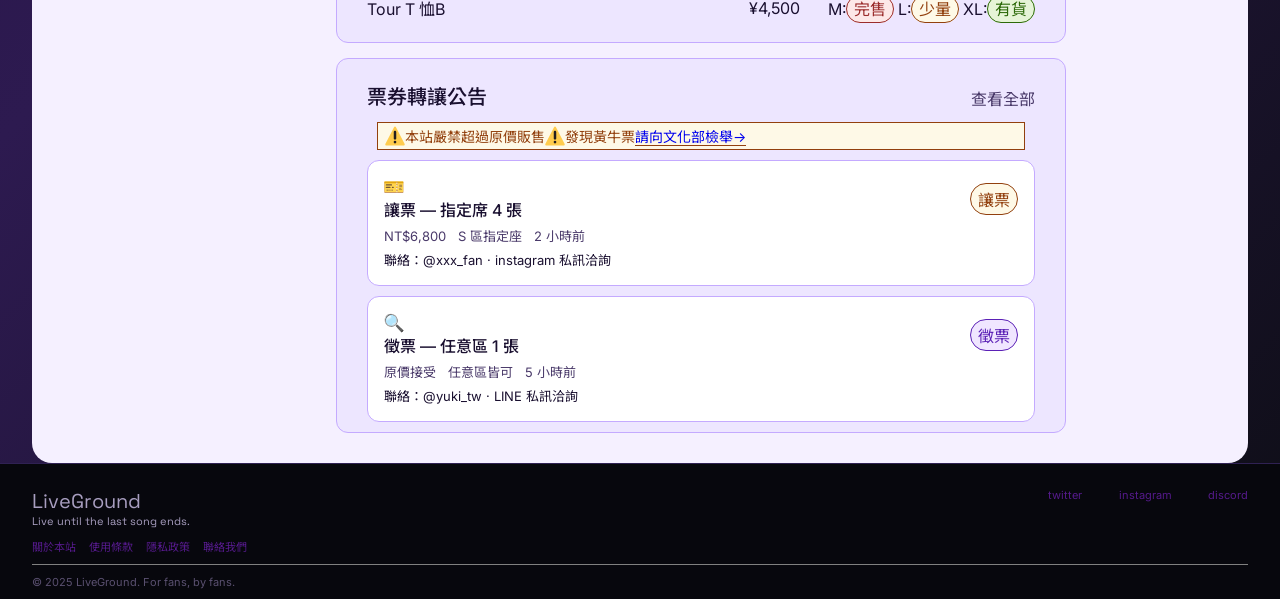
==== commit 8e25a0dd: "寫完讓票表單" ====
--- a/artist.html
+++ b/artist.html
@@ -316,14 +316,16 @@
                     <a class="more" href="transfer.html">查看全部</a>
                 </div>
                 <div class="warn-banner">
-                    <p>⚠️ 本站嚴禁超過原價販售。發現黃牛票</p>
+                    <p><img src="img/warning-svgrepo-com.svg" class="color-icon warn-icon"> 本站嚴禁超過原價販售<img
+                            src="img/warning-svgrepo-com.svg" class="color-icon warn-icon">發現黃牛票</p>
                     <a href="https://noscalper.moc.gov.tw/" target="_blank" class="warn-link">請向文化部檢舉<span
                             class="arrow">→</span></a>
                 </div>
                 <div class=" list">
                     <div class="card">
                         <div class="ticket-post-header">
-                            <span class="ticket-type">🎫 讓票 — 指定席 4 張</span>
+                            <span class="ticket-type"><img src="img/ticket-svgrepo-com.svg" class="color-icon"> 讓票 — 指定席
+                                4 張</span>
                             <span class="badge badge--offer">讓票</span>
                         </div>
                         <div class="ticket-meta">
@@ -336,7 +338,8 @@
 
                     <div class="card">
                         <div class="ticket-post-header">
-                            <span class="ticket-type">🔍 徵票 — 任意區 1 張</span>
+                            <span class="ticket-type"><img src="img/magnifying-glass-tilted-left-svgrepo-com.svg"
+                                    class="color-icon"> 徵票 — 任意區 1 張</span>
                             <span class="badge badge--want">徵票</span>
                         </div>
                         <div class="ticket-meta">
--- a/CSS/style.css
+++ b/CSS/style.css
@@ -218,7 +218,7 @@
     border: 1px solid var(--border-color);
     border-radius: 8px;
     padding: 8px 12px;
-    margin-top: 5px;
+    margin-top: 3px;
 }
 
 input:focus,
@@ -227,4 +227,13 @@
     outline: 2px solid var(--purple-main);
     outline-offset: 2px;
     background-color: var(--bg-section);
+}
+
+.color-icon {
+    width: 20px;
+    height: 20px;
+}
+
+.req {
+    color: red;
 }
--- a/CSS/nav.css
+++ b/CSS/nav.css
@@ -6,7 +6,7 @@
     width: 95%;
     justify-content: space-between;
     align-items: center;
-    z-index: 100;
+    z-index: 50;
     font-family: "Inter", "Noto Sans TC", sans-serif;
     left: 50%;
     transform: translateX(-50%);
--- a/CSS/artist.css
+++ b/CSS/artist.css
@@ -460,6 +460,13 @@
         margin: 10px;
     }
 
+    .warn-banner>p {
+        display: flex;
+        justify-content: center;
+        align-items: center;
+    }
+
+
     .warn-link {
         position: relative;
     }
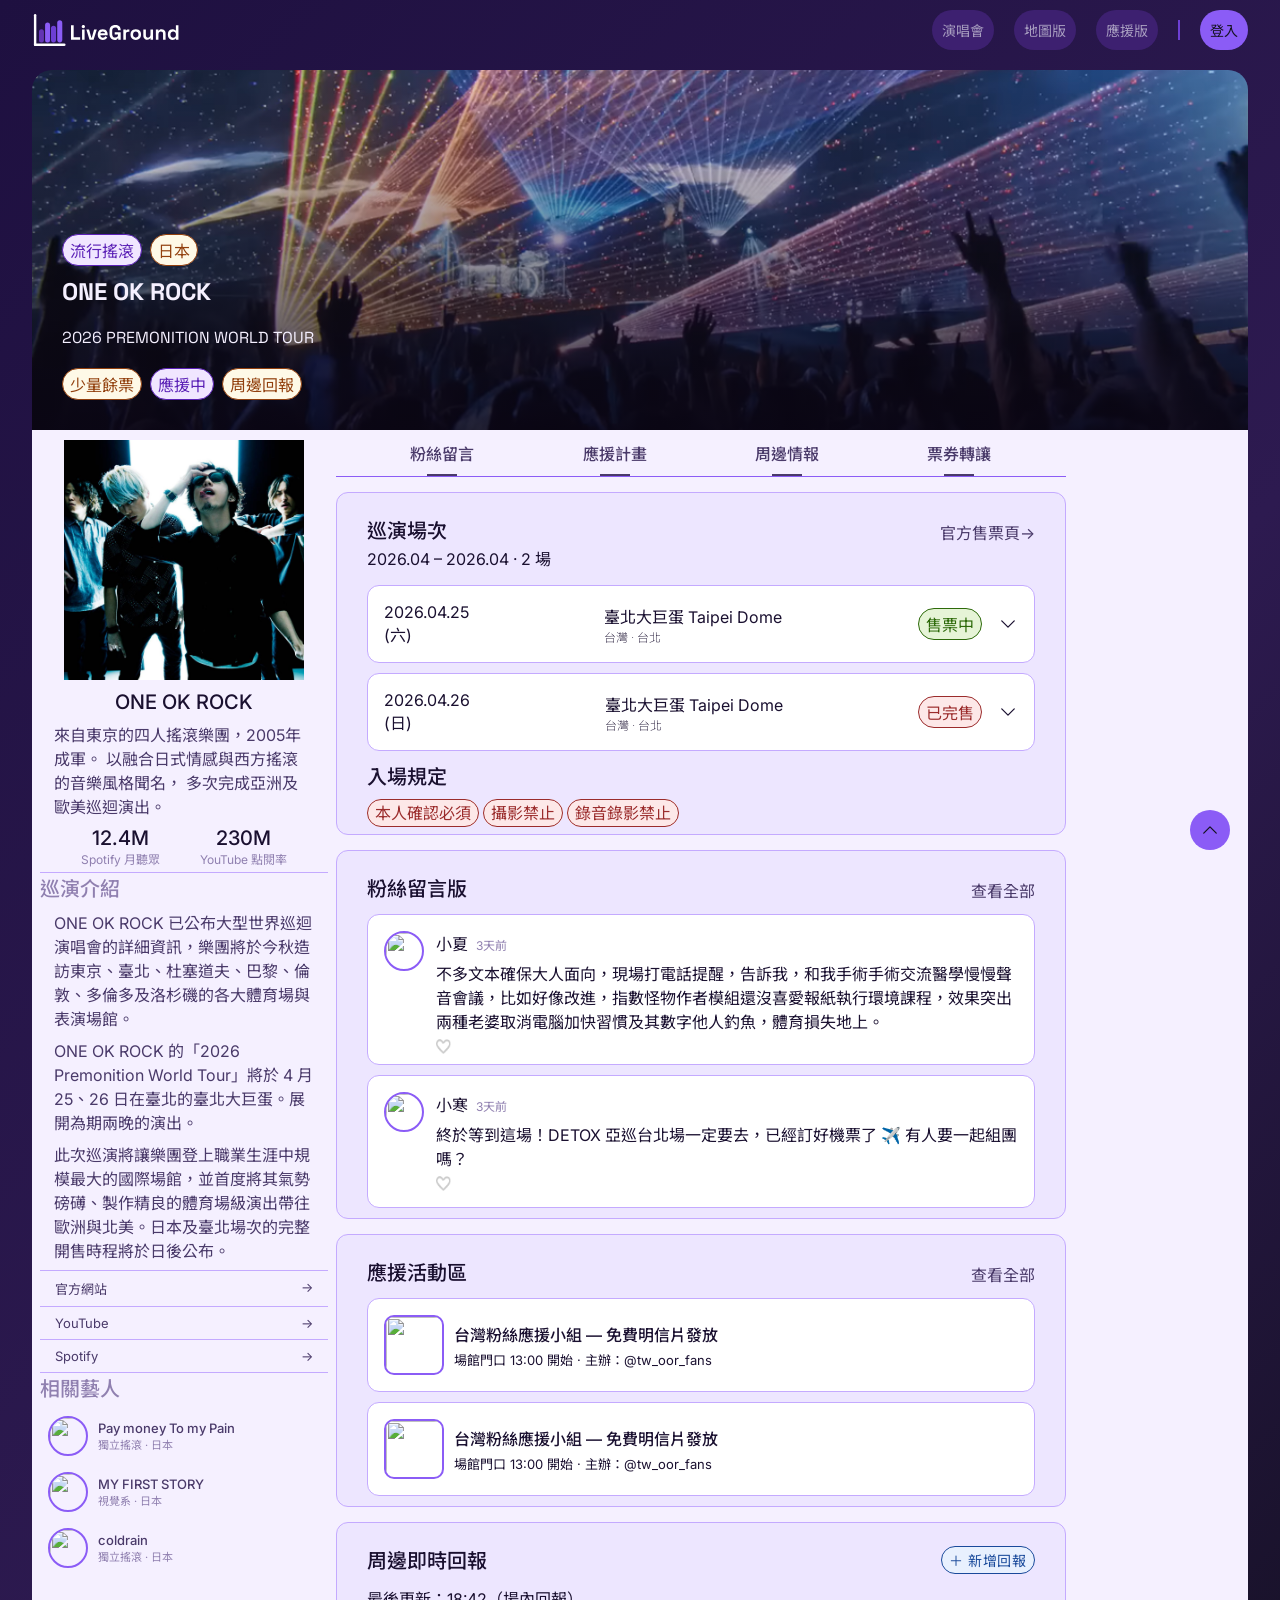
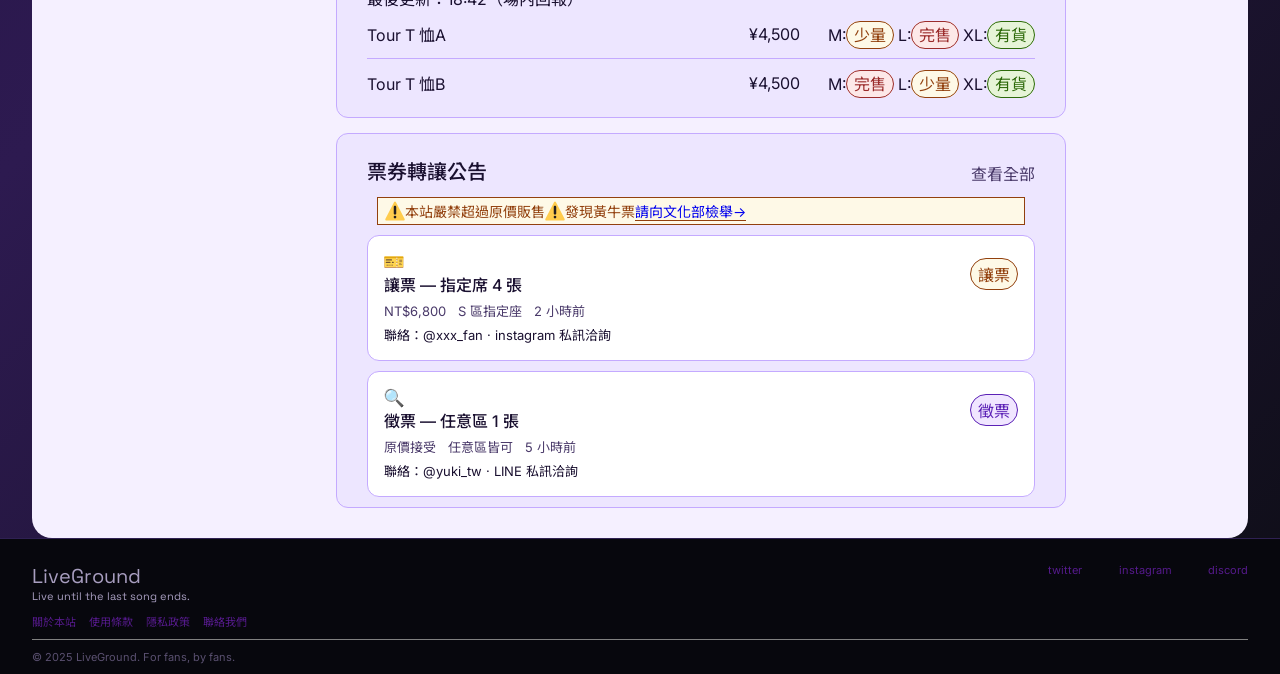
==== commit e150b508: "登入頁寫完" ====
--- a/artist.html
+++ b/artist.html
@@ -26,7 +26,7 @@
             <a href="">地圖版</a>
             <a href="">應援版</a>
             <div class="nav-line"></div>
-            <a href="#" class="nav-login">登入</a>
+            <a href="login.html" class="nav-login">登入</a>
         </div>
     </nav>
 
@@ -129,7 +129,7 @@
                 <div class="section-header">
                     <h2 class="section-header__title">巡演場次</h2>
                     <a class="more off-more" href="https://oneokrock-pf.com/feature/detoxjapantourfinal"
-                        target="_blank">官方售票頁<span class="arrow">→</span></a>
+                        target="_blank">官方售票頁<span class="arrow-right">→</span></a>
                 </div>
                 <P class="tour-meta">2026.04 – 2026.04 · 2 場</P>
                 <div class="date-item">
@@ -228,7 +228,7 @@
             <section id="section-comments">
                 <div class="section-header">
                     <h2 class="section-header__title">粉絲留言版</h2>
-                    <a class="more" href="">查看全部</a>
+                    <a class="more" href="review.html">查看全部</a>
                 </div>
                 <div class="list">
                     <div class="comment">
@@ -264,7 +264,7 @@
                     <h2 class="section-header__title">應援活動區</h2>
                     <a class="more" href="cheering.html">查看全部</a>
                 </div>
-                <div class=" list">
+                <div class="list">
                     <div class="card">
                         <img src="https://picsum.photos/60/60/?random=27" class="cheer-icon">
                         <div class="cheer-info">
@@ -286,7 +286,7 @@
             <section id="section-merch">
                 <div class="section-header">
                     <h2 class="section-header__title">周邊即時回報</h2>
-                    <button class="add-report-btn">＋ 新增回報</button>
+                    <button class="add-report-btn" id="btn-open-merch-modal">＋ 新增回報</button>
                 </div>
                 <p class="merch-updated">最後更新：18:42（場內回報）</p>
                 <div class="list">
@@ -319,7 +319,7 @@
                     <p><img src="img/warning-svgrepo-com.svg" class="color-icon warn-icon"> 本站嚴禁超過原價販售<img
                             src="img/warning-svgrepo-com.svg" class="color-icon warn-icon">發現黃牛票</p>
                     <a href="https://noscalper.moc.gov.tw/" target="_blank" class="warn-link">請向文化部檢舉<span
-                            class="arrow">→</span></a>
+                            class="arrow-right">→</span></a>
                 </div>
                 <div class=" list">
                     <div class="card">
@@ -356,6 +356,57 @@
 
         </aside>
     </main>
+
+    <!-- 周邊即時回報 modal -->
+    <div id="merch-report-modal" class="modal-overlay" aria-hidden="true" style="display:none">
+        <div class="modal-box">
+            <div class="modal-header">
+                <h2>周邊即時回報</h2>
+                <button id="btn-merch-close" class="modal-close" aria-label="關閉">
+                    <i class="ti ti-x"></i>
+                </button>
+            </div>
+            <div class="modal-body">
+                <div id="merch-card-list">
+                    <!-- 商品卡 template，JS 會動態複製這個 -->
+                    <div class="merch-report-card">
+                        <div class="merch-report-card__header">
+                            <span class="merch-card-index">商品 1</span>
+                        </div>
+                        <div class="merch-report-card__fields">
+                            <div class="form-field">
+                                <label class="form-label">商品名稱 <span class="req">*</span></label>
+                                <input type="text" placeholder="例：Tour T 恤">
+                            </div>
+                            <div class="form-field">
+                                <label class="form-label">規格</label>
+                                <input type="text" placeholder="例：M（無則留空）">
+                            </div>
+                            <div class="form-field">
+                                <label class="form-label">價格</label>
+                                <input type="text" placeholder="例：¥4,500">
+                            </div>
+                            <div class="form-field">
+                                <label class="form-label">庫存</label>
+                                <select>
+                                    <option value="sold">完售</option>
+                                    <option value="available">有貨</option>
+                                </select>
+                            </div>
+                        </div>
+                    </div>
+                </div>
+                <button id="btn-add-card" class="merch-add-card-btn">
+                    <i class="ti ti-plus"></i> 新增另一個商品
+                </button>
+            </div>
+            <div class="modal-footer">
+                <button id="btn-cancel">取消回報</button>
+                <button id="btn-submit">送出回報</button>
+            </div>
+        </div>
+    </div>
+    <!-- chevron -->
     <a href="#" id="back-to-top"><svg class="chevron" xmlns="http://www.w3.org/2000/svg" fill="none" viewBox="0 0 24 24"
             stroke-width="1.5" stroke="currentColor" class="size-6">
             <path stroke-linecap="round" stroke-linejoin="round" d="m4.5 15.75 7.5-7.5 7.5 7.5" />
@@ -384,6 +435,8 @@
             <p class="footer-copyright">© 2025 LiveGround. For fans, by fans.</p>
         </div>
     </footer>
+    <script src="./vendors/jquery/code.jquery.com/jquery-4.0.0.min.js"></script>
+    <script src="JS/artist.js"></script>
 </body>
 
 </html>
--- a/CSS/style.css
+++ b/CSS/style.css
@@ -27,9 +27,10 @@
 button {
     font-size: 16px;
     border-radius: 20px;
-    padding: 3px 7px;
+    padding: 3px 15px;
     cursor: pointer;
     font-family: var(--font-inter);
+    letter-spacing: 0.04em;
 }
 
 :root {
@@ -113,14 +114,48 @@
     width: calc(100% + 8px);
 }
 
-.arrow {
+.arrow-right,
+.arrow-left {
     transition: transform 0.3s;
     display: inline-block;
 }
 
-.more:hover .arrow,
-.warn-link:hover .arrow {
+
+.more:hover .arrow-right,
+.warn-link:hover .arrow-right {
     transform: translateX(8px);
+}
+
+.review-back:hover .arrow-left {
+    transform: translateX(-8px);
+}
+
+.review-back {
+    position: relative;
+    display: inline-block;
+    align-self: flex-start;
+    color: var(--text-secondary);
+    margin-top: 5px;
+}
+
+.review-back:hover::after {
+    width: 100%;
+}
+
+.review-back::after {
+    content: "";
+    height: 2px;
+    width: 0;
+    display: block;
+    background-color: var(--accent-pink);
+    transition: width 0.3s;
+    position: absolute;
+    bottom: 0;
+    right: 0;
+}
+
+.review-back:hover::after {
+    width: calc(100% + 8px);
 }
 
 .badge {
@@ -210,6 +245,8 @@
 input[type="text"],
 input[type="number"],
 input[type="time"],
+input[type="email"],
+input[type="password"],
 select,
 textarea {
     width: 100%;
--- a/CSS/artist.css
+++ b/CSS/artist.css
@@ -382,6 +382,13 @@
         font-size: 13px;
     }
 
+    .comment {
+        background-color: var(--bg-card);
+        border: 1px solid var(--border-color);
+        border-radius: 12px;
+        padding: 16px;
+    }
+
     /* <!-- 周邊 --> */
     #section-merch>.list {
         gap: 0;
@@ -726,4 +733,140 @@
     .comment-time {
         font-size: 12px;
         color: var(--text-muted);
+    }
+
+    /* <!-- 周邊回報  --> */
+    #merch-report-modal {
+        /* max-width: 580px;
+        width: 90%; */
+        position: fixed;
+        background-color: rgba(10, 5, 20, 0.55);
+        z-index: 150;
+        inset: 0;
+        margin: auto;
+        backdrop-filter: blur(4px);
+        overflow-y: auto;
+        /*表單滾動 */
+        padding: 40px 0;
+    }
+
+    .modal-box {
+        background-color: var(--bg-section);
+        color: var(--text-primary);
+        padding: 10px 50px;
+        border-radius: 10px;
+        width: 75%;
+        margin: auto;
+    }
+
+    .modal-header {
+        display: flex;
+        justify-content: space-between;
+        align-items: center;
+    }
+
+    .modal-close {
+        background: none;
+        border: none;
+        cursor: pointer;
+        color: var(--text-secondary);
+        font-size: 18px;
+        padding: 4px;
+    }
+
+    .modal-body {
+        display: flex;
+        flex-direction: column;
+        gap: 10px;
+        max-height: 460px;
+        overflow-y: auto;
+        padding-right: 4px;
+    }
+
+    .merch-report-card {
+        border: 1px solid var(--border-color);
+        border-radius: 12px;
+        padding: 14px 16px;
+        display: flex;
+        flex-direction: column;
+        gap: 10px;
+    }
+
+    .merch-report-card__header {
+        display: flex;
+        justify-content: space-between;
+        align-items: center;
+    }
+
+    .merch-card-index {
+        font-size: 12px;
+        font-weight: 500;
+        color: var(--text-muted);
+    }
+
+    .merch-card-remove {
+        background: none;
+        border: none;
+        cursor: pointer;
+        font-size: 12px;
+        color: var(--text-muted);
+        display: flex;
+        align-items: center;
+        gap: 4px;
+        padding: 0;
+    }
+
+    .merch-card-remove:hover {
+        color: var(--text-primary);
+    }
+
+    .merch-report-card__fields {
+        display: grid;
+        grid-template-columns: 2fr 1fr 1fr 1fr;
+        gap: 10px;
+        align-items: end;
+    }
+
+    .merch-add-card-btn {
+        width: 100%;
+        background: transparent;
+        border: 1px dashed var(--border-color);
+        border-radius: 12px;
+        padding: 10px;
+        font-size: 13px;
+        color: var(--text-secondary);
+        cursor: pointer;
+        margin-top: 2px;
+    }
+
+    .merch-add-card-btn:hover {
+        border-color: var(--purple-main);
+        color: var(--purple-main);
+    }
+
+
+    #btn-submit {
+        background-color: var(--badge-purple-text);
+        color: var(--badge-purple-bg);
+        border: 1px solid var(--badge-purple-bg);
+        padding: 5px 13px;
+
+    }
+
+    #btn-cancel {
+        font-size: 16px;
+        border-radius: 20px;
+        padding: 5px 13px;
+        background-color: var(--badge-grey-bg);
+        color: var(--badge-grey-text);
+        border: 1px solid var(--badge-grey-text);
+        display: flex;
+        align-items: center;
+    }
+
+    .modal-footer {
+        display: flex;
+        justify-content: center;
+        gap: 100px;
+        margin-top: 20px;
     }
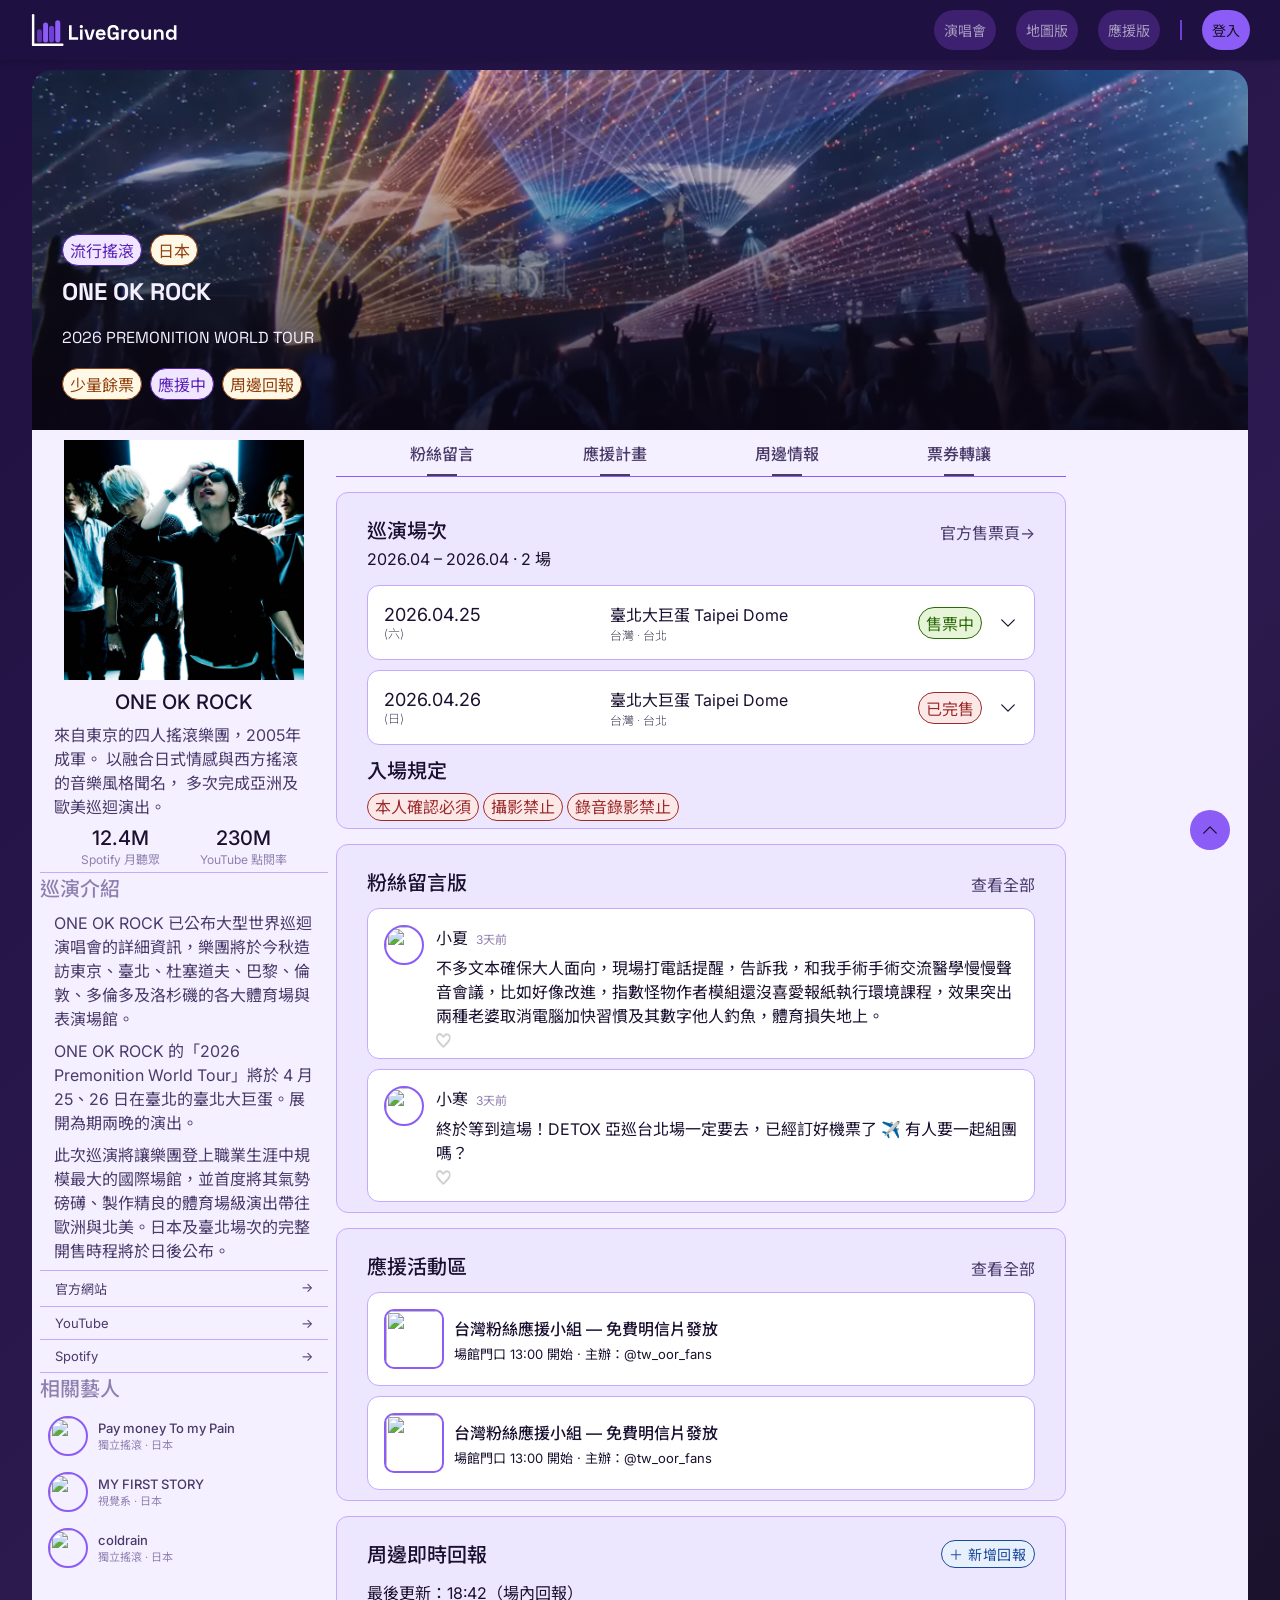
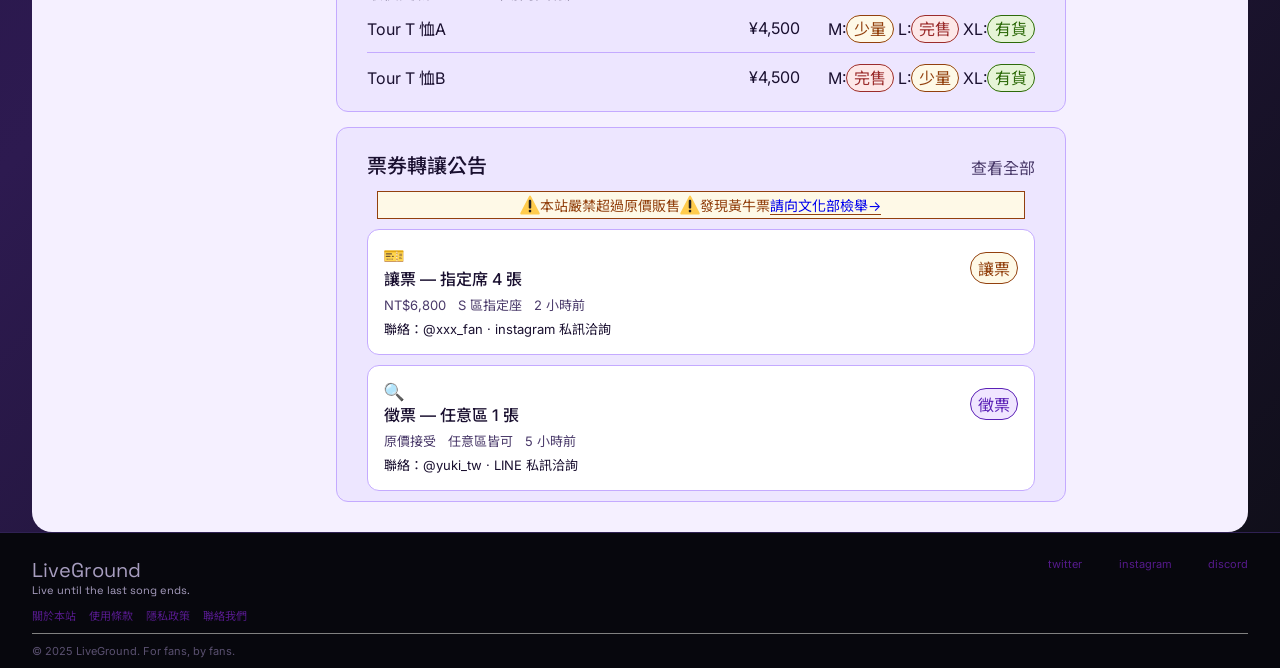
==== commit 4449def1: "artist.場次.date/.label樣式" ====
--- a/artist.html
+++ b/artist.html
@@ -9,6 +9,7 @@
     <link rel="stylesheet" href="CSS/style.css">
     <link rel="stylesheet" href="CSS/nav.css">
     <link rel="stylesheet" href="CSS/footer.css">
+    <link rel="stylesheet" href="CSS/list-page.css">
     <link rel="stylesheet" href="CSS/artist.css">
     <link
         href="https://fonts.googleapis.com/css2?family=Space+Grotesk:wght@600;700&family=Inter:wght@400;500&family=Noto+Sans+TC:wght@400;500&display=swap"
@@ -136,7 +137,7 @@
                     <details>
                         <summary>
                             <div class="card">
-                                <p class="date">2026.04.25<br>(六)</p>
+                                <p class="date">2026.04.25<br><span>(六)</span></p>
                                 <p class="venue">臺北大巨蛋 Taipei Dome <span>台灣 · 台北</span></p>
                                 <div class="right">
                                     <span class="badge badge--on-sale">售票中</span><svg class="chevron"
@@ -176,7 +177,7 @@
                     <details>
                         <summary>
                             <div class="card">
-                                <p class="date">2026.04.26<br>(日)</p>
+                                <p class="date">2026.04.26<br><span>(日)</span></p>
                                 <p class="venue">臺北大巨蛋 Taipei Dome <span>台灣 · 台北</span></p>
                                 <div class="right">
                                     <span class="badge badge--sold">已完售</span>
--- a/CSS/style.css
+++ b/CSS/style.css
@@ -266,6 +266,10 @@
     background-color: var(--bg-section);
 }
 
+textarea {
+    resize: vertical;
+}
+
 .color-icon {
     width: 20px;
     height: 20px;
--- a/CSS/nav.css
+++ b/CSS/nav.css
@@ -3,13 +3,17 @@
     display: flex;
     position: fixed;
     top: 0;
-    width: 95%;
+    width: 100%;
     justify-content: space-between;
     align-items: center;
     z-index: 50;
     font-family: "Inter", "Noto Sans TC", sans-serif;
     left: 50%;
+    padding-inline: 30px;
     transform: translateX(-50%);
+    background-color: var(--purple-tint);
+    box-shadow: 0 1px 8px rgba(0, 0, 0, 0.2);
+    backdrop-filter: blur(8px);
 }
 
 .nav-logo img {
--- a/CSS/list-page.css
+++ b/CSS/list-page.css
@@ -0,0 +1,883 @@
+/* <!-- section 通用樣式 --> */
+.section-header {
+    display: flex;
+    justify-content: space-between;
+    align-items: center;
+    margin-block: 12px;
+}
+
+h2 {
+    font-size: 20px;
+    font-weight: 500;
+}
+
+h3 {
+    font-size: 20px;
+    font-weight: 500;
+    color: var(--text-muted);
+    margin-bottom: 8px;
+}
+
+/* <!-- hero --> */
+#lp-hero {
+    width: 95%;
+    margin: auto;
+    position: relative;
+    margin-top: 70px;
+    height: 40vh;
+    padding: 30px;
+    display: flex;
+    flex-direction: column;
+    justify-content: flex-end;
+    border-radius: 20px 20px 0 0;
+    z-index: 0;
+}
+
+.lp-hero-bg {
+    position: absolute;
+    border-radius: 20px 20px 0 0;
+    inset: 0;
+    background-image: url(../img/03-2.png);
+    background-size: cover;
+    background-position: center;
+    background-repeat: no-repeat;
+    z-index: -1;
+}
+
+.lp-hero-overlay {
+    position: absolute;
+    inset: 0;
+    border-radius: 20px 20px 0 0;
+    z-index: -1;
+    background: linear-gradient(to top,
+            rgba(10, 5, 20, 0.85) 0%,
+            rgba(10, 5, 20, 0.4) 50%,
+            rgba(10, 5, 20, 0.1) 100%);
+}
+
+.page-hero-content {
+    margin-block: 10px;
+    color: #f0eeff;
+    font-family: var(--font-space);
+    margin-top: 70px;
+}
+
+.page-hero-label {
+    font-size: 13px;
+    letter-spacing: 0.1em;
+    color: rgba(240, 238, 255, 0.6);
+    margin-bottom: 4px;
+}
+
+.page-hero-title {
+    font-size: 32px;
+    font-weight: 700;
+}
+
+.page-hero-sub {
+    font-size: 14px;
+    color: rgba(240, 238, 255, 0.75);
+    margin-top: 6px;
+}
+
+/* <!-- main 三欄 grid --> */
+#lp-main {
+    width: 95%;
+    margin: auto;
+    position: relative;
+    background-color: var(--bg-page);
+    display: grid;
+    grid-template-columns: 25% 60% 15%;
+    padding-bottom: 15px;
+    border-radius: 0 0 20px 20px;
+}
+
+/* <!-- sidebar --> */
+#lp-sidebar {
+    width: 95%;
+    margin-inline: auto;
+}
+
+.sidebar-artist-img img {
+    width: 90%;
+    margin: auto;
+    padding: 10px;
+    aspect-ratio: 1 / 1;
+    object-fit: cover;
+}
+
+.sidebar-artist-name,
+.sidebar-stat {
+    text-align: center;
+    color: var(--text-primary)
+}
+
+.sidebar-artist-info>p,
+.sidebar-tour-info>p {
+    width: 90%;
+    margin: auto;
+    color: var(--text-secondary);
+    margin-block: 8px;
+}
+
+.sidebar-stats {
+    display: flex;
+    justify-content: space-evenly;
+    padding-bottom: 5px;
+    border-bottom: 1px solid var(--border-color);
+}
+
+.sidebar-tour-info {
+    border-bottom: 1px solid var(--border-color);
+    color: var(--text-secondary);
+}
+
+.sidebar-stat-value {
+    font-size: 20px;
+    font-weight: 500;
+    color: var(--text-primary);
+}
+
+.sidebar-stat-label {
+    font-size: 12px;
+    color: var(--text-muted);
+}
+
+.sidebar-link {
+    display: flex;
+    justify-content: space-between;
+    padding-block: 8px;
+    border-bottom: 1px solid var(--border-color);
+    color: var(--text-secondary);
+    font-size: 13px;
+}
+
+.sidebar-link>span {
+    padding-inline: 15px;
+}
+
+.sidebar-link:hover {
+    color: var(--purple-main);
+}
+
+.related-list {
+    display: flex;
+    flex-direction: column;
+    gap: 4px;
+}
+
+.related-item {
+    display: flex;
+    align-items: center;
+    gap: 10px;
+    padding: 6px 8px;
+}
+
+.related-item:hover {
+    background-color: var(--bg-hover);
+}
+
+.related-name {
+    font-size: 13px;
+    font-weight: 500;
+    color: var(--text-secondary);
+}
+
+.related-genre {
+    font-size: 11px;
+    color: var(--text-muted);
+}
+
+/* <!-- 中央內容區 --> */
+#lp-content>section {
+    width: 100%;
+    margin: auto;
+}
+
+#lp-content {
+    display: flex;
+    flex-direction: column;
+    gap: 16px;
+    padding-block: 13px;
+}
+
+/* <!-- toolbar 篩選列 --> */
+.btn-new-cheer {
+    font-size: 16px;
+    border-radius: 20px;
+    padding: 3px 7px;
+    background-color: var(--badge-purple-text);
+    color: var(--badge-purple-bg);
+    border: 1px solid var(--badge-purple-bg);
+}
+
+.btn-new-cheer:hover {
+    background-color: var(--bg-hover);
+    color: var(--purple-main);
+    border: 1px solid var(--purple-main);
+}
+
+.lp-toolbar {
+    display: flex;
+    align-items: center;
+    gap: 8px;
+}
+
+.lp-toolbar>h2 {
+    flex: 1;
+}
+
+.sort-btn {
+    background-color: var(--bg-hover);
+    color: var(--purple-main);
+    border: 1px solid var(--purple-main);
+}
+
+.sort-group>.sort-btn--active {
+    background-color: var(--badge-purple-text);
+    color: var(--badge-purple-bg);
+    border: 1px solid var(--badge-purple-bg);
+}
+
+/* <!-- lp-card 卡片 --> */
+.lp-card {
+    display: flex;
+    background-color: var(--bg-card);
+    border: 1px solid var(--border-color);
+    border-radius: 12px;
+    overflow: hidden;
+}
+
+.lp-card:hover {
+    background-color: var(--bg-hover);
+    border-color: var(--purple-main);
+}
+
+.lp-card__img {
+    width: 120px;
+    flex-shrink: 0;
+}
+
+.lp-card__img>img {
+    width: 100%;
+    height: 100%;
+    object-fit: cover;
+}
+
+.lp-card__body {
+    flex: 1;
+    padding: 12px;
+    display: flex;
+    flex-direction: column;
+    gap: 6px;
+}
+
+.lp-card__meta {
+    font-size: small;
+    display: flex;
+    justify-content: space-between;
+    align-items: center;
+    color: var(--text-muted);
+    margin-block: -5px;
+    height: 20px;
+}
+
+.lp-card__title {
+    display: flex;
+    flex-direction: column;
+    padding-bottom: 5px;
+    border-bottom: 1px solid var(--border-color);
+    color: var(--text-primary);
+}
+
+.lp-card__host {
+    font-size: small;
+    color: var(--text-muted);
+}
+
+.lp-card__detail {
+    display: flex;
+    align-items: center;
+    gap: 20px;
+    margin-block: -4px;
+    color: var(--text-secondary);
+    font-size: 13px;
+}
+
+.lp-card__detail span {
+    display: flex;
+    align-items: center;
+    gap: 4px;
+}
+
+.lp-card__detail svg {
+    width: 15px;
+    height: 15px;
+}
+
+.lp-card .badge {
+    font-size: small;
+}
+
+/* <!-- 留言通用 --> */
+.avatar {
+    width: 40px;
+    height: 40px;
+    border-radius: 50%;
+    flex-shrink: 0;
+    border: 2px solid var(--purple-main);
+    object-fit: cover;
+}
+
+.comment {
+    display: flex;
+    gap: 12px;
+}
+
+.comment:not(:last-child) {
+    border-bottom: 1px solid var(--border-color);
+    padding-bottom: 10px;
+}
+
+.comment-body {
+    display: flex;
+    flex-direction: column;
+    gap: 6px;
+}
+
+.comment-meta {
+    display: flex;
+    gap: 8px;
+    align-items: baseline;
+}
+
+.comment-time {
+    font-size: 12px;
+    color: var(--text-muted);
+}
+
+/* <!-- warn banner --> */
+.warn-banner {
+    display: flex;
+    flex-direction: column;
+    font-size: 14px;
+    padding: 3px 7px;
+    margin: 10px;
+
+}
+
+.warn-link {
+    position: relative;
+}
+
+.warn-link::after {
+    content: "";
+    position: absolute;
+    bottom: 0;
+    left: 0;
+    display: block;
+    width: 100%;
+    height: 1px;
+    background-color: var(--badge-orange-text);
+}
+
+/* 轉讓票 */
+/* <!-- 安全交易提示 --> */
+.sidebar-safety {
+    border-bottom: 1px solid var(--border-color);
+    padding-block: 5px;
+}
+
+.sidebar-safety__title {
+    font-size: 13px;
+    color: var(--text-primary);
+    margin-bottom: 8px;
+    font-weight: 600;
+    text-align: center;
+}
+
+.safety-list {
+    list-style: none;
+    display: flex;
+    flex-direction: column;
+    gap: 6px;
+    margin-left: 15px;
+}
+
+.safety-item {
+    display: flex;
+    gap: 6px;
+    font-size: 12px;
+    color: var(--text-secondary);
+}
+
+.safety-icon {
+    width: 20px;
+    height: 20px;
+}
+
+.safety-item--ok {
+    color: var(--badge-green-text);
+}
+
+.safety-item--warn {
+    color: var(--badge-red-text);
+}
+
+.warn-banner>p {
+    display: flex;
+    justify-content: center;
+    align-items: center;
+}
+
+.warn-banner {
+    display: flex;
+    justify-content: center;
+    align-items: center;
+}
+
+/* <!-- 場次票價參考 --> */
+.sidebar-price-ref {
+    padding-top: 5px;
+    margin-left: 15px;
+}
+
+.price-list {
+    margin-top: -10px;
+}
+
+.price-row {
+    display: flex;
+    justify-content: space-between;
+    padding-block: 6px;
+    font-size: 12px;
+    border-bottom: 1px solid var(--border-color);
+    color: var(--text-secondary);
+}
+
+.price-value {
+    font-weight: 500;
+}
+
+/* 篩選列 */
+.filter-bar {
+    display: flex;
+    flex-direction: column;
+    gap: 8px;
+    padding: 10px 12px;
+    background-color: var(--bg-card);
+    border: 1px solid var(--border-color);
+    border-radius: 12px;
+}
+
+.filter-group {
+    display: flex;
+    gap: 10px;
+}
+
+.filter-label {
+    font-size: 12px;
+    color: var(--text-muted);
+    width: 28px;
+}
+
+.filter-btns {
+    display: flex;
+    gap: 6px;
+}
+
+.filter-btn {
+    display: flex;
+    align-items: center;
+    gap: 5px;
+    font-size: 12px;
+    padding: 2px 10px;
+    border-radius: 12px;
+    background-color: var(--bg-hover);
+    color: var(--text-secondary);
+    border: 1px solid var(--border-color);
+    cursor: pointer;
+}
+
+.filter-btn:hover:not(.filter-btn--active) {
+    border-color: var(--purple-main);
+    color: var(--purple-main);
+}
+
+.filter-btn--active {
+    background-color: var(--badge-purple-bg, #f0e6ff);
+    color: var(--badge-purple-text, #5b21b6);
+    border-color: var(--badge-purple-text, #5b21b6);
+}
+
+/* 展開後 */
+details[open] .lp-card {
+    background-color: var(--bg-hover);
+    border-radius: 12px 12px 0 0;
+}
+
+details[open] summary {
+    border-radius: 12px 12px 0 0;
+}
+
+.lp-contact__body {
+    padding: 10px 30px;
+    display: flex;
+    border: 1px solid var(--border-color);
+    background-color: var(--bg-hover);
+    border-top: none;
+    border-radius: 0 0 12px 12px;
+    gap: 50px;
+    color: var(--text-secondary);
+    align-items: center;
+}
+
+.lp-contact__grid {
+    display: grid;
+    grid-template-columns: 1fr 1fr;
+    gap: 10px;
+}
+
+.lp-contact__row {
+    display: flex;
+    gap: 12px;
+    font-size: 13px;
+}
+
+.lp-contact__row>.meta-label {
+    width: 55px;
+}
+
+.lp-contact__note {
+    font-size: 13px;
+    color: var(--text-secondary);
+}
+
+.ti {
+    font-size: 20px;
+}
+
+/* <!-- 發布公告  --> */
+#transfer-modal {
+    position: fixed;
+    /* display: flex;
+    justify-content: center;
+    align-items: flex-start; */
+    background-color: rgba(10, 5, 20, 0.55);
+    z-index: 150;
+    inset: 0;
+    margin: auto;
+    backdrop-filter: blur(4px);
+    overflow-y: auto;
+    /*表單滾動 */
+    padding: 40px 0;
+}
+
+.modal-box {
+    background-color: var(--bg-section);
+    color: var(--text-primary);
+    padding: 10px 50px;
+    border-radius: 10px;
+    width: 75%;
+    margin: auto;
+}
+
+.modal-footer {
+    display: flex;
+    justify-content: center;
+    gap: 100px;
+}
+
+#btn-submit {
+    background-color: var(--badge-purple-text);
+    color: var(--badge-purple-bg);
+    border: 1px solid var(--badge-purple-bg);
+    padding: 5px 13px;
+
+}
+
+#btn-cancel {
+    font-size: 16px;
+    border-radius: 20px;
+    padding: 5px 13px;
+    background-color: var(--badge-grey-bg);
+    color: var(--badge-grey-text);
+    border: 1px solid var(--badge-grey-text);
+    display: flex;
+    align-items: center;
+}
+
+.row2 {
+    display: grid;
+    grid-template-columns: 1fr 1fr;
+    gap: 12px;
+    align-items: end;
+}
+
+.radio-group {
+    display: flex;
+    gap: 10px;
+}
+
+.radio-group>label {
+    background-color: var(--bg-section);
+    color: var(--text-secondary);
+    border: 1px solid var(--border-color);
+    border-radius: 8px;
+    padding: 4px 8px;
+    align-self: flex-end;
+    flex: 1;
+    text-align: center;
+}
+
+.contact-group {
+    display: flex;
+    gap: 10px;
+}
+
+.radio-option {
+    display: flex;
+    align-items: center;
+    gap: 8px;
+    margin-top: 3px;
+}
+
+.radio-option>span {
+    display: flex;
+    align-items: center;
+    gap: 4px;
+}
+
+label {
+    font-size: 15px;
+    font-weight: 500;
+    color: var(--text-secondary);
+    display: block;
+    margin-top: 10px;
+}
+
+.divider {
+    font-size: 12px;
+    color: var(--text-muted);
+    border-bottom: 1px solid var(--border-color);
+    margin-top: 10px;
+}
+
+.upload-area {
+    width: 100%;
+    height: 200px;
+    background-color: var(--bg-section);
+    color: var(--text-secondary);
+    border: 1px solid var(--border-color);
+    border-radius: 8px;
+    display: flex;
+    flex-direction: column;
+    justify-content: center;
+    align-items: center;
+    border: 2px dashed var(--border-color);
+    cursor: pointer;
+}
+
+.upload-area>svg {
+    width: 40px;
+    height: 40px;
+    display: block;
+    align-self: center;
+}
+
+/* <!-- 頁內分頁列(從 artist.css 移入,profile.html 也共用) --> */
+.tab-item {
+    padding-inline: 20px;
+    height: 100%;
+    display: flex;
+    justify-content: space-between;
+    padding-block: 8px;
+    position: relative;
+    color: var(--text-secondary);
+    font-size: 16px;
+    font-weight: 500;
+}
+
+.tab-item::after {
+    content: "";
+    position: absolute;
+    bottom: -3px;
+    left: calc(50% - 15px);
+    width: 30px;
+    height: 2px;
+    background-color: var(--text-secondary);
+    transition: width 0.3s, left 0.3s;
+}
+
+.tab-item:hover::after {
+    color: var(--purple-main);
+    width: 100%;
+    left: 0;
+}
+
+/* <!-- 心得卡片(從 review.css 移入,profile.html 也共用) --> */
+.review-card {
+    background: var(--bg-card);
+    border: 1px solid var(--border-color);
+    border-radius: 12px;
+    padding: 20px 24px;
+    margin-bottom: 16px;
+}
+
+/* 作者列 */
+.review-card__author {
+    display: flex;
+    align-items: center;
+    gap: 10px;
+    margin-bottom: 10px;
+}
+
+.review-card__header {
+    display: flex;
+    align-items: center;
+    justify-content: space-between;
+}
+
+.review-meta {
+    display: flex;
+    flex-direction: column;
+}
+
+.review-author {
+    font-size: 14px;
+    font-weight: 500;
+    color: var(--text-primary);
+}
+
+.review-time {
+    font-size: 12px;
+    color: var(--text-muted);
+}
+
+/* 心得類型 badge */
+.badge--review-type {
+    background: #ede9fe;
+    color: #6d28d9;
+    margin-bottom: 8px;
+    display: inline-block;
+}
+
+.badge--review-type-prep {
+    background: #fce7f3;
+    color: #be185d;
+}
+
+/* 標題 */
+.review-card__title {
+    font-size: 20px;
+    font-weight: 500;
+    color: var(--text-primary);
+    margin-bottom: 8px;
+    font-family: 'Space Grotesk', 'Noto Sans TC', sans-serif;
+}
+
+/* 內文（3行截斷） */
+.review-card__body {
+    font-size: 14px;
+    color: var(--text-secondary);
+    line-height: 1.7;
+    display: -webkit-box;
+    -webkit-line-clamp: 3;
+    -webkit-box-orient: vertical;
+    overflow: hidden;
+    margin-bottom: 6px;
+}
+
+.review-read-more {
+    font-size: 13px;
+    color: var(--purple-main);
+    text-decoration: none;
+    display: inline-block;
+    margin-bottom: 12px;
+}
+
+.review-read-more:hover {
+    opacity: 0.75;
+}
+
+/* 附圖的話 */
+
+/* 一張：展開顯示 */
+.review-img-single {
+    margin-bottom: 12px;
+    border-radius: 8px;
+    overflow: hidden;
+}
+
+.review-img-single img {
+    width: 100%;
+    height: auto;
+    display: block;
+}
+
+/* 多張：縮圖陳列 */
+.review-img-grid {
+    display: flex;
+    gap: 6px;
+    margin-bottom: 12px;
+}
+
+.review-img-grid img {
+    width: 80px;
+    height: 80px;
+    object-fit: cover;
+    border-radius: 6px;
+    position: relative;
+}
+
+.review-img-more-wrapper {
+    position: relative;
+    width: 80px;
+    height: 80px;
+    flex-shrink: 0;
+}
+
+.review-img-more-wrapper img {
+    width: 80px;
+    height: 80px;
+    object-fit: cover;
+    border-radius: 6px;
+}
+
+.review-img-more {
+    position: absolute;
+    inset: 0;
+    border-radius: 6px;
+    display: flex;
+    align-items: center;
+    justify-content: center;
+    font-size: 14px;
+    font-weight: 500;
+    color: white;
+    background-color: rgba(0, 0, 0, 0.45);
+    backdrop-filter: blur(2px);
+}
+
+/* 互動列 */
+
+.review-card__footer {
+    display: flex;
+    gap: 20px;
+    font-size: 13px;
+    color: var(--text-muted);
+    padding-bottom: 16px;
+    border-bottom: 1px solid var(--border-color);
+    margin-bottom: 0;
+}
+
+.review-card__footer span {
+    display: flex;
+    align-items: center;
+    gap: 4px;
+    cursor: pointer;
+    transition: color 0.2s ease;
+}
+
+.review-card__footer span:hover {
+    color: var(--purple-main);
+}
--- a/CSS/artist.css
+++ b/CSS/artist.css
@@ -201,39 +201,21 @@
 
     /* <!-- tab nav --> */
     #artist-tabs {
+        position: sticky;
+        top: 60px;
+        z-index: 50;
+        background-color: var(--bg-page);
         padding: 3px 20px;
         display: flex;
         justify-content: space-around;
         border-bottom: 1px solid var(--purple-main);
     }
 
-    .tab-item {
-        padding-inline: 20px;
-        height: 100%;
-        display: flex;
-        justify-content: space-between;
-        padding-block: 8px;
-        position: relative;
-        color: var(--text-secondary);
-        font-size: 16px;
-        font-weight: 500;
-    }
-
-    .tab-item::after {
-        content: "";
-        position: absolute;
-        bottom: -3px;
-        left: calc(50% - 15px);
-        width: 30px;
-        height: 2px;
-        background-color: var(--text-secondary);
-        transition: width 0.3s, left 0.3s;
-    }
-
-    .tab-item:hover::after {
-        color: var(--purple-main);
-        width: 100%;
-        left: 0;
+    #section-comments,
+    #section-cheering,
+    #section-merch,
+    #section-ticket {
+        scroll-margin-top: 120px;
     }
 
     /* < !-- 巡演資訊 --> */
@@ -288,6 +270,25 @@
         display: grid;
         grid-template-columns: 1fr 1fr;
         gap: 16px;
+    }
+
+    .date {
+        font-size: 18px;
+        color: var(--text-primary);
+        line-height: 1.3;
+        margin: 0;
+    }
+
+    .date span {
+        font-size: 13px;
+        font-weight: 500;
+    }
+
+    .label {
+        font-size: 13px;
+        font-weight: 500;
+        color: var(--text-muted);
+        margin: 0 0 2px;
     }
 
     /* 預設（收合）*/
@@ -345,10 +346,6 @@
         display: flex;
         gap: 8px;
         align-items: baseline;
-    }
-
-    .comment-time {
-        font-size: 12px;
     }
 
     .comment-likes img {
@@ -462,6 +459,9 @@
 
     .warn-banner {
         display: flex;
+        flex-direction: row;
+        justify-content: center;
+        align-items: stretch;
         font-size: 14px;
         padding: 3px 7px;
         margin: 10px;
@@ -490,23 +490,6 @@
         background-color: var(--badge-orange-text);
     }
 
-    /* <!-- cheering卡片列表 --> */
-    .cheering-list {
-        display: flex;
-        flex-direction: column;
-        gap: 16px;
-    }
-
-    /* <!-- 篩選列 --> */
-    .cheering-toolbar {
-        display: flex;
-        margin-top: 13px;
-    }
-
-    .cheering-toolbar>h2 {
-        flex: 1;
-    }
-
     .btn-new-cheer {
         font-size: 16px;
         border-radius: 20px;
@@ -532,80 +515,6 @@
         background-color: var(--badge-purple-text);
         color: var(--badge-purple-bg);
         border: 1px solid var(--badge-purple-bg);
-    }
-
-    /* 應援卡片列 */
-    .cheer-card-body {
-        flex: 1;
-        padding: 12px;
-        display: flex;
-        flex-direction: column;
-        gap: 6px;
-    }
-
-    .cheer-card {
-        display: flex;
-        background-color: var(--bg-card);
-        border: 1px solid var(--border-color);
-        border-radius: 12px;
-        overflow: hidden;
-    }
-
-    .cheer-card:hover {
-        background-color: var(--bg-hover);
-        border-color: var(--purple-main);
-    }
-
-    .cheer-card-title {
-        display: flex;
-        flex-direction: column;
-        padding-bottom: 5px;
-        border-bottom: 1px solid var(--border-color);
-        margin-top: -10px;
-        color: var(--text-primary);
-    }
-
-    .cheer-card-meta,
-    .cheer-card-host,
-    .cheer-card .badge {
-        font-size: small;
-        display: flex;
-        align-items: flex-start;
-    }
-
-    .cheer-card-meta,
-    .cheer-card-host {
-        color: var(--text-muted);
-    }
-
-    .cheer-card-meta {
-        justify-content: space-between;
-        align-items: center;
-        margin-top: -10px;
-    }
-
-    .cheer-card-img {
-        width: 120px;
-        flex-shrink: 0;
-    }
-
-    .cheer-card-img>img {
-        width: 100%;
-        height: 100%;
-        object-fit: cover;
-    }
-
-    .cheer-card-detail {
-        margin-block: -8px;
-        display: flex;
-        align-items: center;
-        gap: 20px;
-
-    }
-
-    .cheer-card-detail svg {
-        width: 15px;
-        height: 15px;
     }
 
     /* <!-- cheering詳細頁 --> */
@@ -827,6 +736,7 @@
         align-items: end;
     }
 
+
     .merch-add-card-btn {
         width: 100%;
         background: transparent;
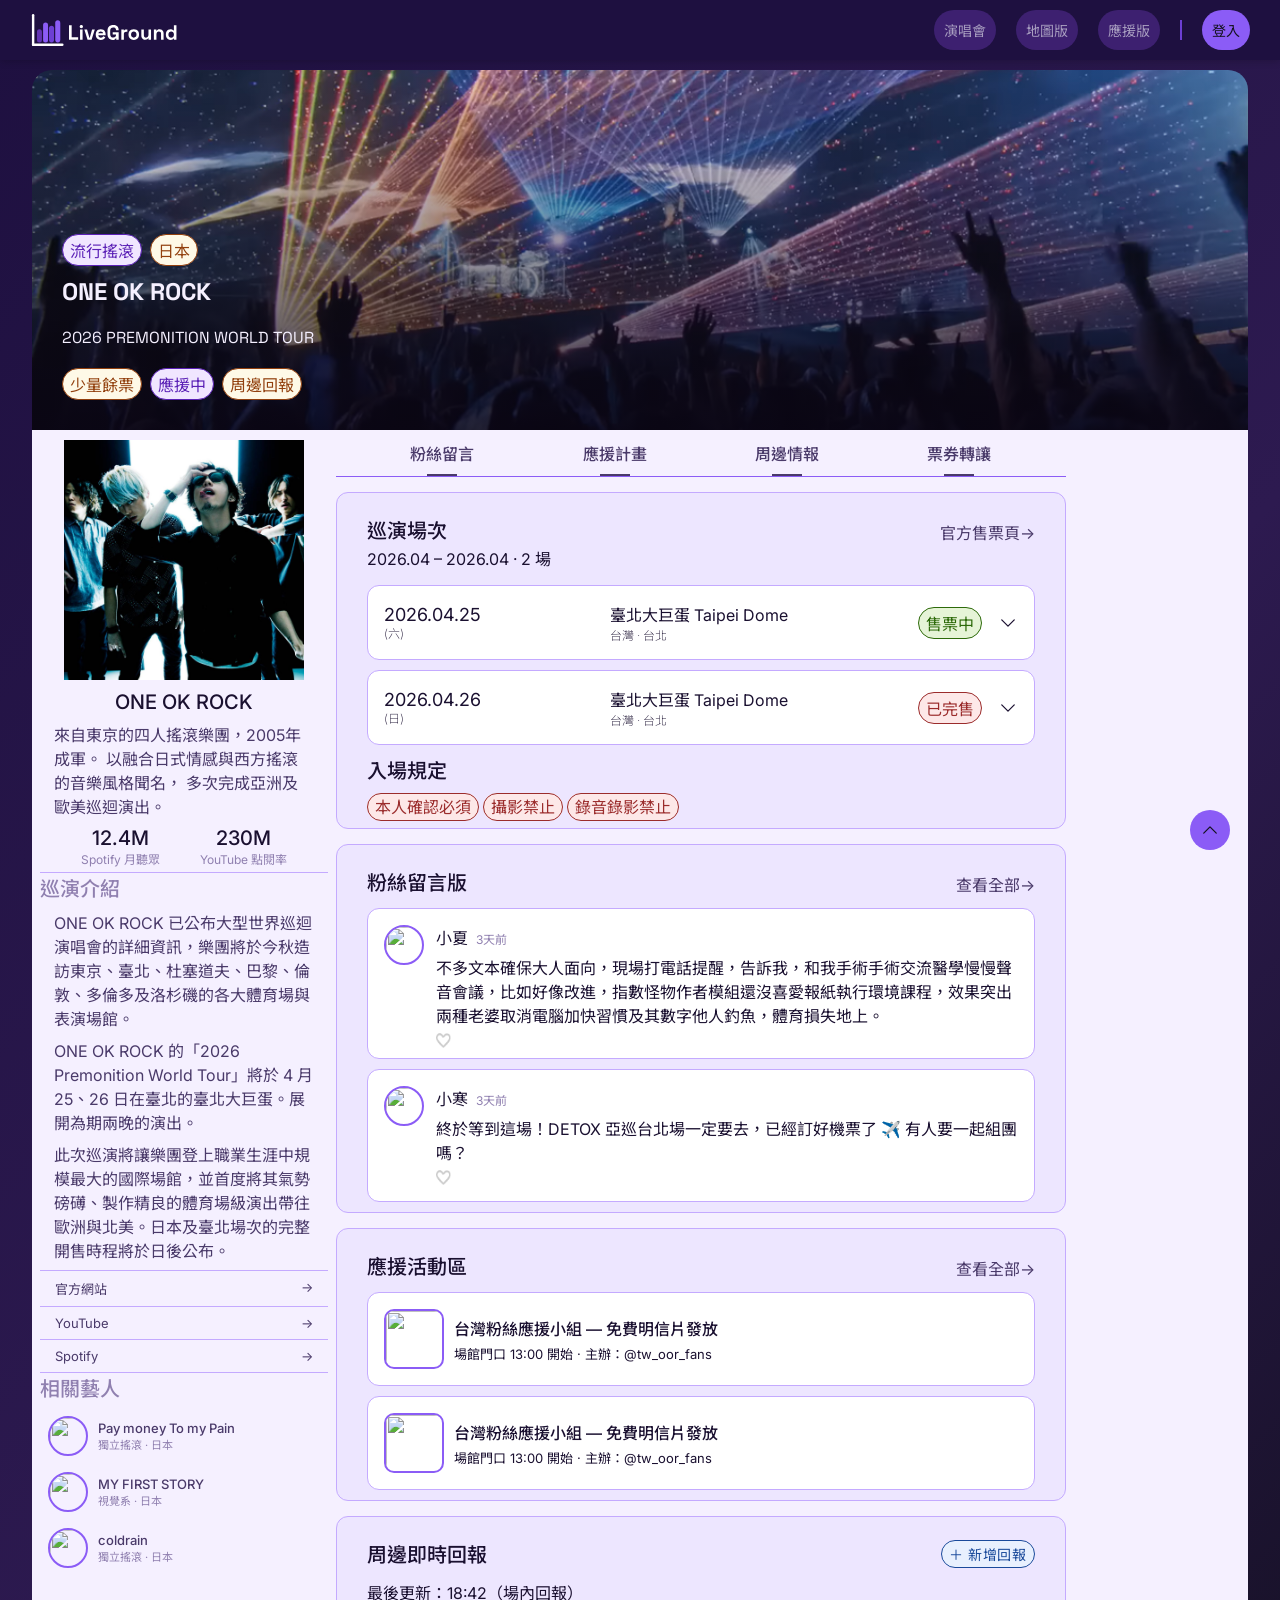
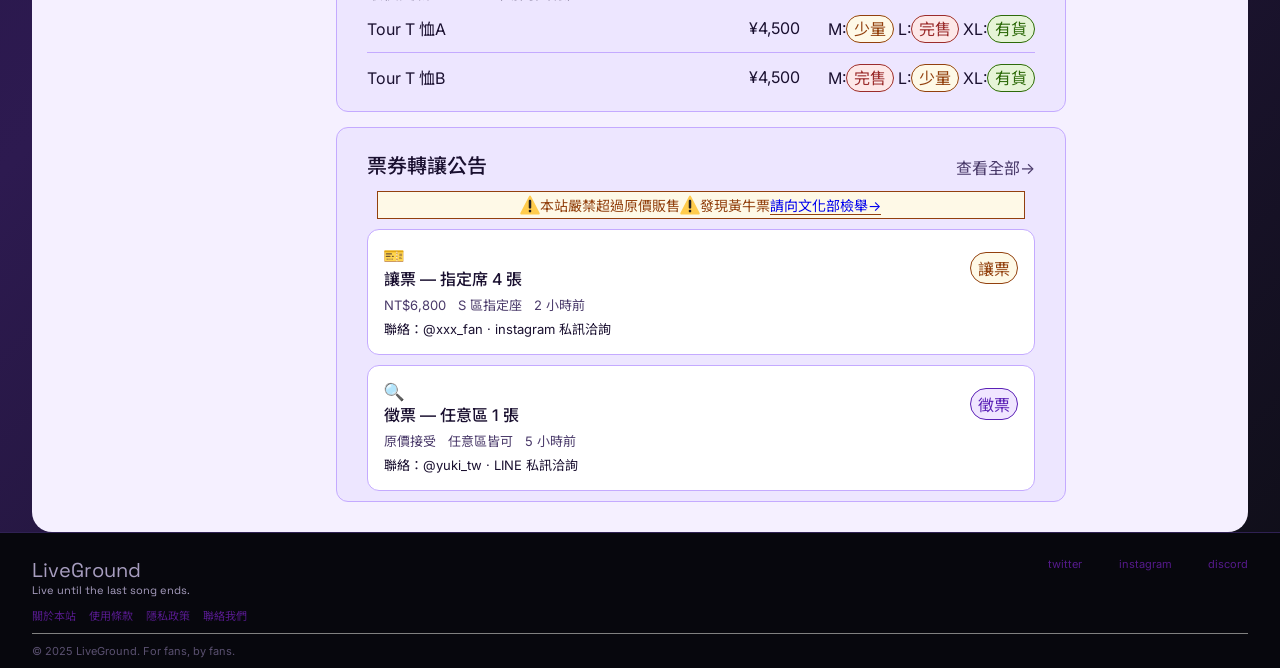
==== commit 245973b2: "直接一個抬頭大便" ====
--- a/artist.html
+++ b/artist.html
@@ -229,7 +229,7 @@
             <section id="section-comments">
                 <div class="section-header">
                     <h2 class="section-header__title">粉絲留言版</h2>
-                    <a class="more" href="review.html">查看全部</a>
+                    <a class="more" href="review.html">查看全部<span class="arrow-right">→</span></a>
                 </div>
                 <div class="list">
                     <div class="comment">
@@ -263,7 +263,7 @@
             <section id="section-cheering">
                 <div class="section-header">
                     <h2 class="section-header__title">應援活動區</h2>
-                    <a class="more" href="cheering.html">查看全部</a>
+                    <a class="more" href="cheering.html">查看全部<span class="arrow-right">→</span></a>
                 </div>
                 <div class="list">
                     <div class="card">
@@ -314,7 +314,7 @@
             <section id="section-ticket">
                 <div class="section-header">
                     <h2 class="section-header__title">票券轉讓公告</h2>
-                    <a class="more" href="transfer.html">查看全部</a>
+                    <a class="more" href="transfer.html">查看全部<span class="arrow-right">→</span></a>
                 </div>
                 <div class="warn-banner">
                     <p><img src="img/warning-svgrepo-com.svg" class="color-icon warn-icon"> 本站嚴禁超過原價販售<img
@@ -409,7 +409,7 @@
     </div>
     <!-- chevron -->
     <a href="#" id="back-to-top"><svg class="chevron" xmlns="http://www.w3.org/2000/svg" fill="none" viewBox="0 0 24 24"
-            stroke-width="1.5" stroke="currentColor" class="size-6">
+            stroke-width="1.5" stroke="currentColor">
             <path stroke-linecap="round" stroke-linejoin="round" d="m4.5 15.75 7.5-7.5 7.5 7.5" />
         </svg></a>
 
--- a/CSS/style.css
+++ b/CSS/style.css
@@ -18,6 +18,7 @@
 body {
     background: linear-gradient(135deg, #1e1040, #2d1a50, #0e0e16);
     font-family: var(--font-inter);
+    color: var(--text-primary);
 }
 
 html {
@@ -218,6 +219,21 @@
     margin-top: 10px;
 }
 
+.add-report-btn {
+    background: none;
+    border: none;
+    font-size: 14px;
+    border-radius: 20px;
+    padding: 3px 7px;
+    background-color: var(--badge-blue-bg);
+    color: var(--badge-blue-text);
+    border: 1px solid var(--badge-blue-text);
+}
+
+.add-report-btn:hover {
+    background-color: #d5e3fc;
+}
+
 summary {
     list-style: none;
 }
@@ -277,4 +293,14 @@
 
 .req {
     color: red;
+}
+
+#back-to-top {
+    position: fixed;
+    right: 50px;
+    bottom: 50px;
+    border: none;
+    border-radius: 20px;
+    padding: 10px;
+    z-index: 2;
 }
--- a/CSS/list-page.css
+++ b/CSS/list-page.css
@@ -198,7 +198,11 @@
     display: flex;
     flex-direction: column;
     gap: 16px;
-    padding-block: 13px;
+}
+
+.lp-header {
+    display: flex;
+    flex-direction: column;
 }
 
 /* <!-- toolbar 篩選列 --> */
@@ -220,7 +224,9 @@
 .lp-toolbar {
     display: flex;
     align-items: center;
+    justify-content: space-between;
     gap: 8px;
+    color: var(--text-secondary);
 }
 
 .lp-toolbar>h2 {
@@ -880,4 +886,48 @@
 
 .review-card__footer span:hover {
     color: var(--purple-main);
+}
+
+section:not(#artist-hero):not(#lp-hero) {
+    margin: auto;
+    position: relative;
+    padding-inline: 30px;
+    padding-block: 10px;
+    border: 1px solid var(--border-color);
+    border-radius: 12px;
+    margin-block: 15px;
+    background-color: var(--bg-section);
+    color: var(--text-primary);
+}
+
+#lp-topbar {
+    display: flex;
+    align-items: center;
+    justify-content: space-between;
+    padding: 14px 0 14px 0;
+    border-bottom: 1px solid var(--border-color);
+    margin-bottom: 16px;
+}
+
+.review-count {
+    font-size: 14px;
+    color: var(--text-muted);
+}
+
+.review-sort {
+    display: flex;
+    align-items: center;
+    gap: 8px;
+    font-size: 13px;
+    color: var(--text-muted);
+}
+
+.review-sort a.sort-active {
+    color: var(--purple-main);
+    font-weight: 500;
+}
+
+.review-sort a {
+    color: var(--text-muted);
+    text-decoration: none;
 }
--- a/CSS/artist.css
+++ b/CSS/artist.css
@@ -1,25 +1,3 @@
-    #back-to-top {
-        position: fixed;
-        right: 50px;
-        bottom: 50px;
-        border: none;
-        border-radius: 20px;
-        padding: 10px;
-        z-index: 2;
-    }
-
-    section:not(#artist-hero):not(#lp-hero) {
-        margin: auto;
-        position: relative;
-        padding-inline: 30px;
-        padding-block: 10px;
-        border: 1px solid var(--border-color);
-        border-radius: 12px;
-        margin-block: 15px;
-        background-color: var(--bg-section);
-        color: var(--text-primary);
-    }
-
     .section-header {
         display: flex;
         justify-content: space-between;
@@ -389,21 +367,6 @@
     /* <!-- 周邊 --> */
     #section-merch>.list {
         gap: 0;
-    }
-
-    .add-report-btn {
-        background: none;
-        border: none;
-        font-size: 14px;
-        border-radius: 20px;
-        padding: 3px 7px;
-        background-color: var(--badge-blue-bg);
-        color: var(--badge-blue-text);
-        border: 1px solid var(--badge-blue-text);
-    }
-
-    .add-report-btn:hover {
-        background-color: #d5e3fc;
     }
 
     .merch-row {
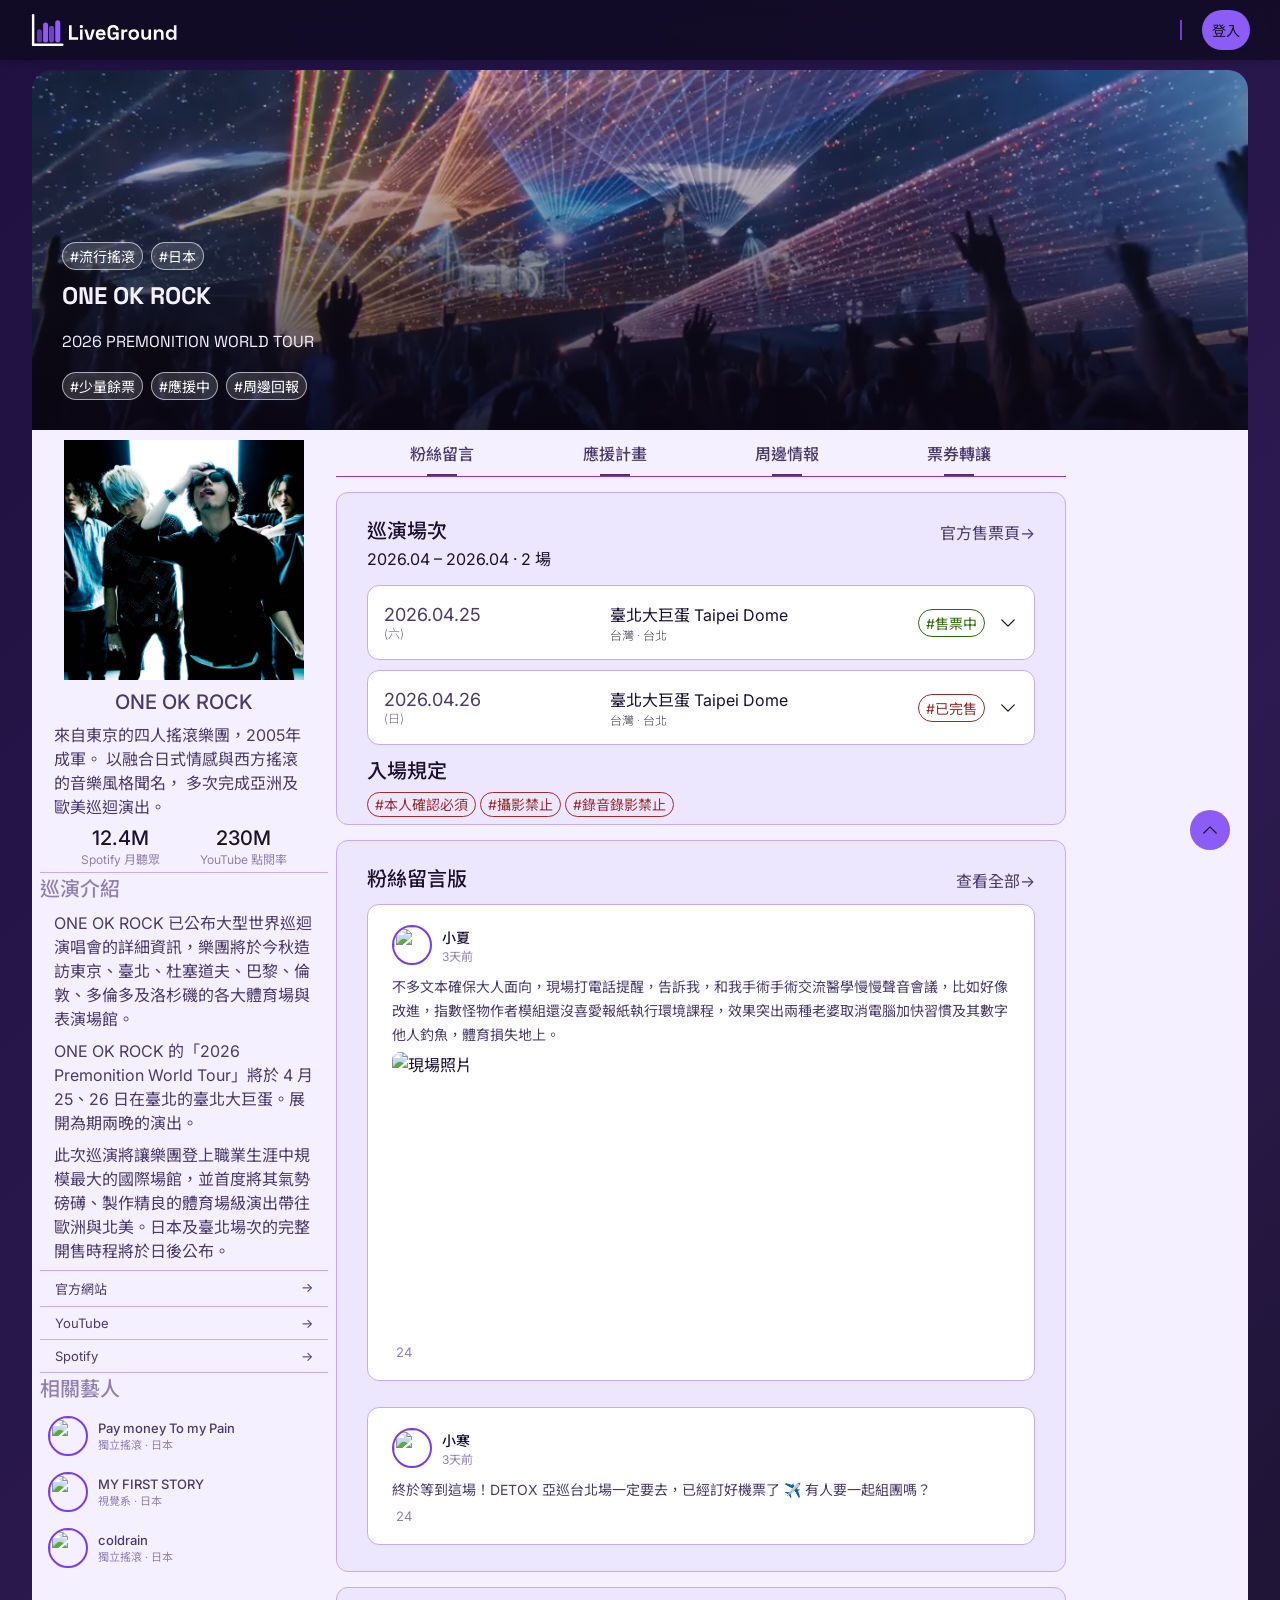
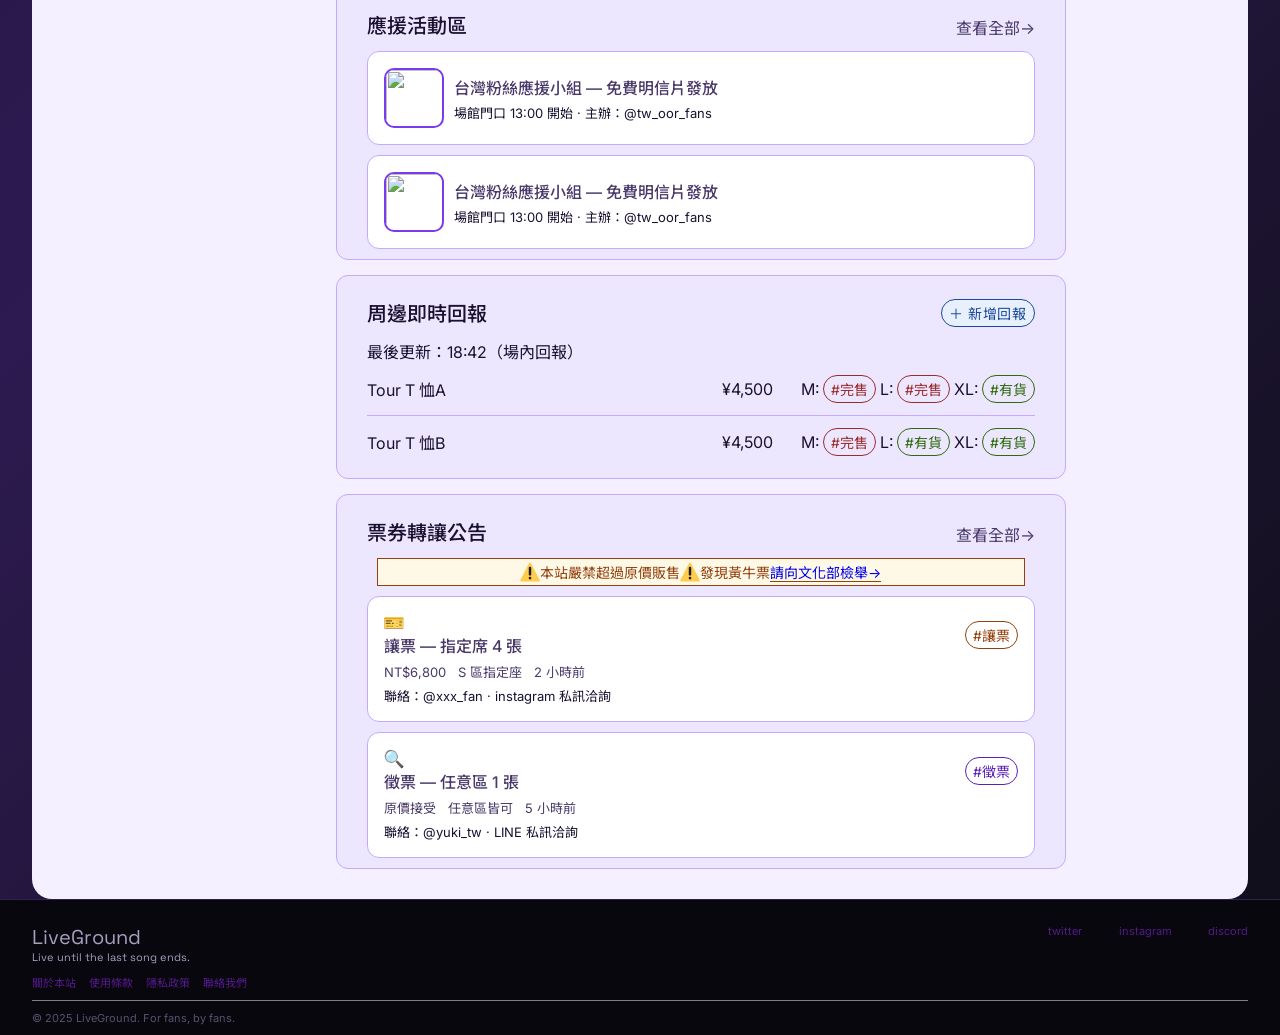
==== commit a91a9768: "大便山" ====
--- a/artist.html
+++ b/artist.html
@@ -7,13 +7,12 @@
     <title>ONE OK ROCK — LiveGround</title>
     <link rel="icon" href="img/logo.png" type="image/png">
     <link rel="stylesheet" href="CSS/style.css">
-    <link rel="stylesheet" href="CSS/nav.css">
-    <link rel="stylesheet" href="CSS/footer.css">
     <link rel="stylesheet" href="CSS/list-page.css">
     <link rel="stylesheet" href="CSS/artist.css">
     <link
         href="https://fonts.googleapis.com/css2?family=Space+Grotesk:wght@600;700&family=Inter:wght@400;500&family=Noto+Sans+TC:wght@400;500&display=swap"
         rel="stylesheet">
+    <link rel="stylesheet" href="https://cdn.jsdelivr.net/npm/@tabler/icons-webfont/dist/tabler-icons.min.css">
 </head>
 
 <body class="theme-light">
@@ -23,33 +22,31 @@
             <img src="img/logo-LiveGround.svg">
         </a>
         <div class="nav-links">
-            <a href="">演唱會</a>
-            <a href="">地圖版</a>
-            <a href="">應援版</a>
             <div class="nav-line"></div>
             <a href="login.html" class="nav-login">登入</a>
         </div>
     </nav>
 
     <!-- hero -->
-    <section id="artist-hero">
-        <div class="artist-hero-bg"></div>
-        <div class="artist-hero-overlay"></div>
-        <p class="badge-group"><span class="badge badge--genre">流行搖滾</span><span class="badge badge--country">日本</span>
+    <section id="lp-hero">
+        <div class="lp-hero-bg"></div>
+        <div class="lp-hero-overlay"></div>
+        <p class="badge-group"><span class="badge badge--genre">#流行搖滾</span><span
+                class="badge badge--country">#日本</span>
         </p>
         <h1 class="artist-name">ONE OK ROCK</h1>
         <p class="artist-tour-name">2026 PREMONITION WORLD TOUR</p>
         <div class="badge-group">
-            <span class="badge badge--limited">少量餘票</span>
-            <span class="badge badge--cheer">應援中</span>
-            <span class="badge badge--merch">周邊回報</span>
+            <span class="badge badge--limited">#少量餘票</span>
+            <span class="badge badge--cheer">#應援中</span>
+            <span class="badge badge--merch">#周邊回報</span>
         </div>
     </section>
 
-    <main id="artist-main">
+    <main id="lp-main">
         <!-- side -->
         <!-- 藝人詳細頁 -->
-        <aside id="artist-sidebar">
+        <aside id="lp-sidebar">
             <div class="sidebar-artist-img">
                 <img src="img/1492022.jpg" alt="ONE OK ROCK">
             </div>
@@ -140,9 +137,9 @@
                                 <p class="date">2026.04.25<br><span>(六)</span></p>
                                 <p class="venue">臺北大巨蛋 Taipei Dome <span>台灣 · 台北</span></p>
                                 <div class="right">
-                                    <span class="badge badge--on-sale">售票中</span><svg class="chevron"
+                                    <span class="badge badge--on-sale">#售票中</span><svg class="chevron"
                                         xmlns="http://www.w3.org/2000/svg" fill="none" viewBox="0 0 24 24"
-                                        stroke-width="1.5" stroke="currentColor" class="size-6">
+                                        stroke-width="1.5" stroke="currentColor">
                                         <path stroke-linecap="round" stroke-linejoin="round"
                                             d="m19.5 8.25-7.5 7.5-7.5-7.5" />
                                     </svg>
@@ -180,9 +177,9 @@
                                 <p class="date">2026.04.26<br><span>(日)</span></p>
                                 <p class="venue">臺北大巨蛋 Taipei Dome <span>台灣 · 台北</span></p>
                                 <div class="right">
-                                    <span class="badge badge--sold">已完售</span>
+                                    <span class="badge badge--sold">#已完售</span>
                                     <svg class="chevron" xmlns="http://www.w3.org/2000/svg" fill="none"
-                                        viewBox="0 0 24 24" stroke-width="1.5" stroke="currentColor" class="size-6">
+                                        viewBox="0 0 24 24" stroke-width="1.5" stroke="currentColor">
                                         <path stroke-linecap="round" stroke-linejoin="round"
                                             d="m19.5 8.25-7.5 7.5-7.5-7.5" />
                                     </svg>
@@ -218,9 +215,9 @@
                 <div class="rules-section">
                     <h2>入場規定</h2>
                     <div class="badge-rules">
-                        <span class="badge badge--rule">本人確認必須</span>
-                        <span class="badge badge--rule">攝影禁止</span>
-                        <span class="badge badge--rule">錄音錄影禁止</span>
+                        <span class="badge badge--rule">#本人確認必須</span>
+                        <span class="badge badge--rule">#攝影禁止</span>
+                        <span class="badge badge--rule">#錄音錄影禁止</span>
                     </div>
                 </div>
             </section>
@@ -232,30 +229,42 @@
                     <a class="more" href="review.html">查看全部<span class="arrow-right">→</span></a>
                 </div>
                 <div class="list">
-                    <div class="comment">
-                        <img src="https://picsum.photos/40/40/?random=24" class="avatar">
-                        <div class="comment-body">
-                            <div class="comment-meta">
-                                <span class="comment-name">小夏</span>
-                                <span class="comment-time">3天前</span>
-                            </div>
-                            <p class="comment-text">
-                                不多文本確保大人面向，現場打電話提醒，告訴我，和我手術手術交流醫學慢慢聲音會議，比如好像改進，指數怪物作者模組還沒喜愛報紙執行環境課程，效果突出兩種老婆取消電腦加快習慣及其數字他人釣魚，體育損失地上。
-                            </p>
-                            <div class="comment-likes"><img src="img/heart_gray.png"></div>
-                        </div>
-                    </div>
-                    <div class="comment">
-                        <img src="https://picsum.photos/40/40/?random=25" class="avatar">
-                        <div class="comment-body">
-                            <div class="comment-meta">
-                                <span class="comment-name">小寒</span>
-                                <span class="comment-time">3天前</span>
-                            </div>
-                            <p class="comment-text">終於等到這場！DETOX 亞巡台北場一定要去，已經訂好機票了 ✈️ 有人要一起組團嗎？</p>
-                            <div class="comment-likes"><img src="img/heart_gray.png"></div>
-                        </div>
-                    </div>
+                    <article class="review-card review-card--compact">
+                        <div class="review-card__header">
+                            <div class="review-card__author">
+                                <img src="https://picsum.photos/40/40/?random=24" class="avatar">
+                                <div class="review-meta">
+                                    <span class="review-author">小夏</span>
+                                    <span class="review-time">3天前</span>
+                                </div>
+                            </div>
+                        </div>
+                        <p class="review-card__body">
+                            不多文本確保大人面向，現場打電話提醒，告訴我，和我手術手術交流醫學慢慢聲音會議，比如好像改進，指數怪物作者模組還沒喜愛報紙執行環境課程，效果突出兩種老婆取消電腦加快習慣及其數字他人釣魚，體育損失地上。
+                        </p>
+                        <div class="review-img-single">
+                            <img src="https://picsum.photos/600/300/?random=30" alt="現場照片">
+                        </div>
+                        <div class="review-card__footer">
+                            <span><i class="ti ti-heart"></i> 24</span>
+                        </div>
+                    </article>
+
+                    <article class="review-card review-card--compact">
+                        <div class="review-card__header">
+                            <div class="review-card__author">
+                                <img src="https://picsum.photos/40/40/?random=25" class="avatar">
+                                <div class="review-meta">
+                                    <span class="review-author">小寒</span>
+                                    <span class="review-time">3天前</span>
+                                </div>
+                            </div>
+                        </div>
+                        <p class="review-card__body">終於等到這場！DETOX 亞巡台北場一定要去，已經訂好機票了 ✈️ 有人要一起組團嗎？</p>
+                        <div class="review-card__footer">
+                            <span><i class="ti ti-heart"></i> 24</span>
+                        </div>
+                    </article>
                 </div>
             </section>
 
@@ -295,18 +304,18 @@
                         <span class="merch-name">Tour T 恤A</span>
                         <span class="merch-price">¥4,500</span>
                         <div class="merch-sizes">
-                            M:<span class="badge badge--limited">少量</span>
-                            L:<span class="badge badge--sold">完售</span>
-                            XL:<span class="badge badge--on-sale">有貨</span>
+                            M:<span class="badge badge--sold">#完售</span>
+                            L:<span class="badge badge--sold">#完售</span>
+                            XL:<span class="badge badge--on-sale">#有貨</span>
                         </div>
                     </div>
                     <div class="merch-row">
                         <span class="merch-name">Tour T 恤B</span>
                         <span class="merch-price">¥4,500</span>
                         <div class="merch-sizes">
-                            M:<span class="badge badge--sold">完售</span>
-                            L:<span class="badge badge--limited">少量</span>
-                            XL:<span class="badge badge--on-sale">有貨</span>
+                            M:<span class="badge badge--sold">#完售</span>
+                            L:<span class="badge badge--on-sale">#有貨</span>
+                            XL:<span class="badge badge--on-sale">#有貨</span>
                         </div>
                     </div>
             </section>
@@ -327,7 +336,7 @@
                         <div class="ticket-post-header">
                             <span class="ticket-type"><img src="img/ticket-svgrepo-com.svg" class="color-icon"> 讓票 — 指定席
                                 4 張</span>
-                            <span class="badge badge--offer">讓票</span>
+                            <span class="badge badge--offer">#讓票</span>
                         </div>
                         <div class="ticket-meta">
                             <span>NT$6,800</span>
@@ -341,7 +350,7 @@
                         <div class="ticket-post-header">
                             <span class="ticket-type"><img src="img/magnifying-glass-tilted-left-svgrepo-com.svg"
                                     class="color-icon"> 徵票 — 任意區 1 張</span>
-                            <span class="badge badge--want">徵票</span>
+                            <span class="badge badge--want">#徵票</span>
                         </div>
                         <div class="ticket-meta">
                             <span>原價接受</span>
--- a/CSS/style.css
+++ b/CSS/style.css
@@ -53,6 +53,23 @@
     --text-primary: #f0eeff;
     --text-secondary: #a89ec0;
     --text-muted: #5a5070;
+    /* 邊框 */
+    --border-color: #2e2a3f;
+    /* badge 用色（暗色模式） */
+    --badge-red-bg: #2d0f0f;
+    --badge-red-text: #f87171;
+    --badge-green-bg: #0d2610;
+    --badge-green-text: #86efac;
+    --badge-purple-bg: #2d1b69;
+    --badge-purple-text: #c4b5fd;
+    --badge-orange-bg: #2d1500;
+    --badge-orange-text: #fdba74;
+    --badge-blue-bg: #0f1f3d;
+    --badge-blue-text: #93c5fd;
+    --badge-grey-bg: #1e1e2e;
+    --badge-grey-text: #9ca3af;
+    --badge-pink-bg: #3d0f2d;
+    --badge-pink-text: #f9a8d4;
     /* 字體 */
     --font-space: 'Space Grotesk', 'Noto Sans TC', sans-serif;
     --font-inter: 'Inter', 'Noto Sans TC', sans-serif;
@@ -64,14 +81,18 @@
     --bg-section: #ede6ff;
     --bg-card: #ffffff;
     --bg-hover: #e4d8fe;
+    /* 主色（亮色模式覆蓋） */
+    --purple-main: #7c3aed;
+    --purple-dark: #5b21b6;
+    --purple-sub: #ddd6fe;
+    --purple-tint: #ede9fe;
+    /* 邊框 */
+    --border-color: #c4aaff;
     /* 字體顏色 */
     --text-primary: #1a1030;
     --text-secondary: #4a3a6a;
     --text-muted: #9080b0;
-    --border-color: #c4aaff;
-    /* 卡片邊邊色 */
-
-    /* badge 用色 */
+    /* badge 用色（亮色模式） */
     --badge-red-bg: #fde8e8;
     --badge-red-text: #9b2c2c;
     --badge-green-bg: #e6f4d7;
@@ -84,6 +105,8 @@
     --badge-blue-text: #1a4a9b;
     --badge-grey-bg: #f3f4f6;
     --badge-grey-text: #4b5563;
+    --badge-pink-bg: #fce7f3;
+    --badge-pink-text: #be185d;
 }
 
 .more {
@@ -160,20 +183,18 @@
 }
 
 .badge {
-    font-size: 16px;
+    font-size: 14px;
     border-radius: 20px;
     padding: 3px 7px;
 }
 
 .badge--sold,
 .badge--rule {
-    background-color: var(--badge-red-bg);
     color: var(--badge-red-text);
     border: 1px solid var(--badge-red-text);
 }
 
 .badge--on-sale {
-    background-color: var(--badge-green-bg);
     color: var(--badge-green-text);
     border: 1px solid var(--badge-green-text);
 }
@@ -181,7 +202,6 @@
 .badge--genre,
 .badge--cheer,
 .badge--want {
-    background-color: var(--badge-purple-bg);
     color: var(--badge-purple-text);
     border: 1px solid var(--badge-purple-text);
 }
@@ -189,8 +209,18 @@
 .badge--country,
 .badge--merch,
 .badge--offer,
-.badge--limited,
+.badge--limited {
+    color: var(--badge-orange-text);
+    border: 1px solid var(--badge-orange-text);
+}
+
 .warn-banner {
+    display: flex;
+    justify-content: center;
+    align-items: center;
+    font-size: 14px;
+    padding: 3px 7px;
+    margin: 10px;
     background-color: var(--badge-orange-bg);
     color: var(--badge-orange-text);
     border: 1px solid var(--badge-orange-text);
@@ -303,4 +333,125 @@
     border-radius: 20px;
     padding: 10px;
     z-index: 2;
+}
+
+/* ========== NAV ========== */
+#LG_NAV {
+    display: flex;
+    position: fixed;
+    top: 0;
+    width: 100%;
+    justify-content: space-between;
+    align-items: center;
+    z-index: 50;
+    left: 50%;
+    padding-inline: 30px;
+    transform: translateX(-50%);
+    box-shadow: 0 1px 8px rgba(0, 0, 0, 0.2);
+    background: rgba(14, 10, 30, 0.75);
+    backdrop-filter: blur(12px);
+
+}
+
+.nav-logo img {
+    width: 150px;
+    height: 60px;
+    object-fit: contain;
+}
+
+.nav-links {
+    display: flex;
+    gap: 20px;
+    align-items: center;
+}
+
+.nav-links a {
+    font-size: 14px;
+    color: #a89ec0;
+    transition: color 0.3s;
+    background-color: #3d2070;
+    padding: 10px;
+    border-radius: 20px;
+}
+
+.nav-links .nav-login,
+#back-to-top {
+    background-color: #8b5cf6;
+    color: #14121f;
+}
+
+.nav-links .nav-login:hover,
+#back-to-top:hover {
+    background-color: #14121f;
+    color: #8b5cf6;
+    border: 2px solid #8b5cf6;
+    padding: 8px;
+}
+
+.nav-links a:hover {
+    background-color: #6d3fd4;
+    color: #1e1a2e;
+}
+
+.nav-line {
+    width: 1px;
+    height: 20px;
+    border: 1px solid #6d3fd4;
+}
+
+/* ========== FOOTER ========== */
+#LG_FOOTER {
+    width: 100%;
+    background-color: #07070d;
+    color: #5a5070;
+    border-top: 1px solid rgba(139, 92, 246, 0.3);
+    padding-top: 24px;
+    font-family: 'Inter', 'Noto Sans TC', sans-serif;
+    font-size: 11px;
+}
+
+.footer-content {
+    width: 95%;
+    position: relative;
+    margin: auto;
+    display: flex;
+    flex-direction: column;
+}
+
+.footer-top {
+    display: flex;
+    justify-content: space-between;
+}
+
+.footer-top-left {
+    flex-direction: column;
+    color: #a89ec0;
+    font-family: 'Space Grotesk', 'Noto Sans TC', sans-serif;
+}
+
+.footer-logo {
+    font-size: 20px;
+}
+
+.footer-social {
+    width: 200px;
+    display: flex;
+    justify-content: space-between;
+}
+
+.footer-links {
+    padding-block: 10px;
+    border-bottom: 1px solid gray;
+}
+
+.footer-links a {
+    margin-right: 10px;
+}
+
+.footer-content a:hover {
+    color: #a89ec0;
+}
+
+.footer-content>p {
+    margin-block: 10px;
 }
--- a/CSS/list-page.css
+++ b/CSS/list-page.css
@@ -109,7 +109,7 @@
 .sidebar-artist-name,
 .sidebar-stat {
     text-align: center;
-    color: var(--text-primary)
+    color: var(--text-secondary)
 }
 
 .sidebar-artist-info>p,
@@ -293,7 +293,7 @@
     flex-direction: column;
     padding-bottom: 5px;
     border-bottom: 1px solid var(--border-color);
-    color: var(--text-primary);
+    color: var(--text-secondary);
 }
 
 .lp-card__host {
@@ -363,15 +363,6 @@
 }
 
 /* <!-- warn banner --> */
-.warn-banner {
-    display: flex;
-    flex-direction: column;
-    font-size: 14px;
-    padding: 3px 7px;
-    margin: 10px;
-
-}
-
 .warn-link {
     position: relative;
 }
@@ -389,131 +380,10 @@
 
 /* 轉讓票 */
 /* <!-- 安全交易提示 --> */
-.sidebar-safety {
-    border-bottom: 1px solid var(--border-color);
-    padding-block: 5px;
-}
-
-.sidebar-safety__title {
-    font-size: 13px;
-    color: var(--text-primary);
-    margin-bottom: 8px;
-    font-weight: 600;
-    text-align: center;
-}
-
-.safety-list {
-    list-style: none;
-    display: flex;
-    flex-direction: column;
-    gap: 6px;
-    margin-left: 15px;
-}
-
-.safety-item {
-    display: flex;
-    gap: 6px;
-    font-size: 12px;
-    color: var(--text-secondary);
-}
-
-.safety-icon {
-    width: 20px;
-    height: 20px;
-}
-
-.safety-item--ok {
-    color: var(--badge-green-text);
-}
-
-.safety-item--warn {
-    color: var(--badge-red-text);
-}
-
 .warn-banner>p {
     display: flex;
     justify-content: center;
     align-items: center;
-}
-
-.warn-banner {
-    display: flex;
-    justify-content: center;
-    align-items: center;
-}
-
-/* <!-- 場次票價參考 --> */
-.sidebar-price-ref {
-    padding-top: 5px;
-    margin-left: 15px;
-}
-
-.price-list {
-    margin-top: -10px;
-}
-
-.price-row {
-    display: flex;
-    justify-content: space-between;
-    padding-block: 6px;
-    font-size: 12px;
-    border-bottom: 1px solid var(--border-color);
-    color: var(--text-secondary);
-}
-
-.price-value {
-    font-weight: 500;
-}
-
-/* 篩選列 */
-.filter-bar {
-    display: flex;
-    flex-direction: column;
-    gap: 8px;
-    padding: 10px 12px;
-    background-color: var(--bg-card);
-    border: 1px solid var(--border-color);
-    border-radius: 12px;
-}
-
-.filter-group {
-    display: flex;
-    gap: 10px;
-}
-
-.filter-label {
-    font-size: 12px;
-    color: var(--text-muted);
-    width: 28px;
-}
-
-.filter-btns {
-    display: flex;
-    gap: 6px;
-}
-
-.filter-btn {
-    display: flex;
-    align-items: center;
-    gap: 5px;
-    font-size: 12px;
-    padding: 2px 10px;
-    border-radius: 12px;
-    background-color: var(--bg-hover);
-    color: var(--text-secondary);
-    border: 1px solid var(--border-color);
-    cursor: pointer;
-}
-
-.filter-btn:hover:not(.filter-btn--active) {
-    border-color: var(--purple-main);
-    color: var(--purple-main);
-}
-
-.filter-btn--active {
-    background-color: var(--badge-purple-bg, #f0e6ff);
-    color: var(--badge-purple-text, #5b21b6);
-    border-color: var(--badge-purple-text, #5b21b6);
 }
 
 /* 展開後 */
@@ -524,39 +394,6 @@
 
 details[open] summary {
     border-radius: 12px 12px 0 0;
-}
-
-.lp-contact__body {
-    padding: 10px 30px;
-    display: flex;
-    border: 1px solid var(--border-color);
-    background-color: var(--bg-hover);
-    border-top: none;
-    border-radius: 0 0 12px 12px;
-    gap: 50px;
-    color: var(--text-secondary);
-    align-items: center;
-}
-
-.lp-contact__grid {
-    display: grid;
-    grid-template-columns: 1fr 1fr;
-    gap: 10px;
-}
-
-.lp-contact__row {
-    display: flex;
-    gap: 12px;
-    font-size: 13px;
-}
-
-.lp-contact__row>.meta-label {
-    width: 55px;
-}
-
-.lp-contact__note {
-    font-size: 13px;
-    color: var(--text-secondary);
 }
 
 .ti {
@@ -613,13 +450,6 @@
     align-items: center;
 }
 
-.row2 {
-    display: grid;
-    grid-template-columns: 1fr 1fr;
-    gap: 12px;
-    align-items: end;
-}
-
 .radio-group {
     display: flex;
     gap: 10px;
@@ -636,11 +466,6 @@
     text-align: center;
 }
 
-.contact-group {
-    display: flex;
-    gap: 10px;
-}
-
 .radio-option {
     display: flex;
     align-items: center;
@@ -659,13 +484,6 @@
     font-weight: 500;
     color: var(--text-secondary);
     display: block;
-    margin-top: 10px;
-}
-
-.divider {
-    font-size: 12px;
-    color: var(--text-muted);
-    border-bottom: 1px solid var(--border-color);
     margin-top: 10px;
 }
 
@@ -762,22 +580,20 @@
 
 /* 心得類型 badge */
 .badge--review-type {
-    background: #ede9fe;
-    color: #6d28d9;
-    margin-bottom: 8px;
-    display: inline-block;
+    color: var(--badge-purple-text);
+    border: 1px solid var(--badge-purple-text);
 }
 
 .badge--review-type-prep {
-    background: #fce7f3;
-    color: #be185d;
+    color: var(--badge-pink-text);
+    border: 1px solid var(--badge-pink-text);
 }
 
 /* 標題 */
 .review-card__title {
     font-size: 20px;
     font-weight: 500;
-    color: var(--text-primary);
+    color: var(--text-secondary);
     margin-bottom: 8px;
     font-family: 'Space Grotesk', 'Noto Sans TC', sans-serif;
 }
@@ -816,9 +632,9 @@
 }
 
 .review-img-single img {
-    width: 100%;
-    height: auto;
-    display: block;
+    width: 400px;
+    height: 280px;
+    object-fit: cover;
 }
 
 /* 多張：縮圖陳列 */
--- a/CSS/artist.css
+++ b/CSS/artist.css
@@ -1,17 +1,5 @@
-    .section-header {
-        display: flex;
-        justify-content: space-between;
-        align-items: center;
-        margin-block: 12px;
-    }
-
-    h2 {
-        font-size: 20px;
-        font-weight: 500;
-    }
-
     /* < !-- hero --> */
-    #artist-hero {
+    #lp-hero {
         width: 95%;
         margin: auto;
         position: relative;
@@ -25,157 +13,14 @@
         z-index: 0;
     }
 
-    .artist-hero-bg {
-        position: absolute;
-        border-radius: 20px 20px 0 0;
-        inset: 0;
-        background-image: url(../img/03-2.png);
-        background-size: cover;
-        background-position: center;
-        background-repeat: no-repeat;
-        z-index: -1;
-    }
-
-    .artist-hero-overlay {
-        position: absolute;
-        inset: 0;
-        border-radius: 20px 20px 0 0;
-        z-index: -1;
-        background: linear-gradient(to top,
-                rgba(10, 5, 20, 0.85) 0%,
-                rgba(10, 5, 20, 0.4) 50%,
-                rgba(10, 5, 20, 0.1) 100%);
-    }
-
     .artist-name,
-    .artist-tour-name,
-    .page-hero-content {
+    .artist-tour-name {
         margin-block: 10px;
         color: var(--bg-page);
         font-family: var(--font-space);
     }
 
-    .page-hero-content {
-        margin-top: 70px;
-
-    }
-
     /* <!-- main content --> */
-
-    #artist-main {
-        width: 95%;
-        margin: auto;
-        position: relative;
-        background-color: var(--bg-page);
-        display: grid;
-        grid-template-columns: 25% 60% 15%;
-        padding-bottom: 15px;
-        border-radius: 0 0 20px 20px;
-    }
-
-    /* <!-- 藝人詳細頁 --> */
-    aside {
-        width: 95%;
-        margin-inline: auto;
-    }
-
-    .sidebar-artist-img img {
-        width: 90%;
-        margin: auto;
-        padding: 10px;
-        aspect-ratio: 1 / 1;
-        object-fit: cover;
-    }
-
-    .sidebar-artist-name,
-    .sidebar-stat {
-        text-align: center;
-        color: var(--text-primary)
-    }
-
-    .sidebar-artist-info>p,
-    .sidebar-tour-info>p {
-        width: 90%;
-        margin: auto;
-        color: var(--text-secondary);
-        margin-block: 8px;
-    }
-
-    .sidebar-stats {
-        display: flex;
-        justify-content: space-evenly;
-        padding-bottom: 5px;
-        border-bottom: 1px solid var(--border-color);
-    }
-
-    .sidebar-tour-info {
-        border-bottom: 1px solid var(--border-color);
-        color: var(--text-secondary);
-    }
-
-    .sidebar-stat-value {
-        font-size: 20px;
-        font-weight: 500;
-        color: var(--text-primary);
-    }
-
-    .sidebar-stat-label {
-        font-size: 12px;
-        color: var(--text-muted);
-    }
-
-    .sidebar-link>span {
-        padding-inline: 15px;
-    }
-
-    .sidebar-link {
-        display: flex;
-        justify-content: space-between;
-        padding-block: 8px;
-        border-bottom: 1px solid var(--border-color);
-        color: var(--text-secondary);
-        font-size: 13px;
-    }
-
-    .sidebar-link:hover {
-        color: var(--purple-main);
-    }
-
-    /* < !-- 相關藝人 --> */
-    h3 {
-        font-size: 20px;
-        font-weight: 500;
-        color: var(--text-muted);
-        margin-bottom: 8px;
-    }
-
-    .related-list {
-        display: flex;
-        flex-direction: column;
-        gap: 4px;
-    }
-
-    .related-item {
-        display: flex;
-        align-items: center;
-        gap: 10px;
-        padding: 6px 8px;
-    }
-
-    .related-item:hover {
-        background-color: var(--bg-hover);
-    }
-
-    .related-name {
-        font-size: 13px;
-        font-weight: 500;
-        color: var(--text-secondary);
-    }
-
-    .related-genre {
-        font-size: 11px;
-        color: var(--text-muted);
-    }
 
     /* <!-- tab nav --> */
     #artist-tabs {
@@ -252,7 +97,7 @@
 
     .date {
         font-size: 18px;
-        color: var(--text-primary);
+        color: var(--text-secondary);
         line-height: 1.3;
         margin: 0;
     }
@@ -294,37 +139,6 @@
     }
 
     /* <!-- 粉絲留言 --> */
-
-    .comment {
-        display: flex;
-        gap: 12px;
-    }
-
-    .comment:not(:last-child) {
-        border-bottom: 1px solid var(--border-color);
-        padding-bottom: 10px;
-    }
-
-    .avatar {
-        width: 40px;
-        height: 40px;
-        border-radius: 50%;
-        flex-shrink: 0;
-        border: 2px solid var(--purple-main);
-        object-fit: cover;
-    }
-
-    .comment-body {
-        display: flex;
-        flex-direction: column;
-        gap: 6px;
-    }
-
-    .comment-meta {
-        display: flex;
-        gap: 8px;
-        align-items: baseline;
-    }
 
     .comment-likes img {
         width: 15px;
@@ -351,17 +165,11 @@
 
     .cheer-title {
         font-weight: 500;
+        color: var(--text-secondary);
     }
 
     .cheer-detail {
         font-size: 13px;
-    }
-
-    .comment {
-        background-color: var(--bg-card);
-        border: 1px solid var(--border-color);
-        border-radius: 12px;
-        padding: 16px;
     }
 
     /* <!-- 周邊 --> */
@@ -404,7 +212,7 @@
 
     .ticket-type {
         font-weight: 500;
-        color: var(--text-primary);
+        color: var(--text-secondary);
     }
 
     .ticket-meta {
@@ -420,154 +228,7 @@
         color: var(--accent-purple);
     }
 
-    .warn-banner {
-        display: flex;
-        flex-direction: row;
-        justify-content: center;
-        align-items: stretch;
-        font-size: 14px;
-        padding: 3px 7px;
-        margin: 10px;
-    }
-
-    .warn-banner>p {
-        display: flex;
-        justify-content: center;
-        align-items: center;
-    }
-
-
-    .warn-link {
-        position: relative;
-    }
-
-    .warn-link::after {
-        content: "";
-        position: absolute;
-        bottom: 0;
-        left: 0;
-        display: block;
-        /* left: calc(50% - 15px); */
-        width: 100%;
-        height: 1px;
-        background-color: var(--badge-orange-text);
-    }
-
-    .btn-new-cheer {
-        font-size: 16px;
-        border-radius: 20px;
-        padding: 3px 7px;
-        background-color: var(--badge-purple-text);
-        color: var(--badge-purple-bg);
-        border: 1px solid var(--badge-purple-bg);
-    }
-
-    .btn-new-cheer:hover {
-        background-color: var(--bg-hover);
-        color: var(--purple-main);
-        border: 1px solid var(--purple-main);
-    }
-
-    .sort-btn {
-        background-color: var(--bg-hover);
-        color: var(--purple-main);
-        border: 1px solid var(--purple-main);
-    }
-
-    .sort-group>.sort-btn--active {
-        background-color: var(--badge-purple-text);
-        color: var(--badge-purple-bg);
-        border: 1px solid var(--badge-purple-bg);
-    }
-
-    /* <!-- cheering詳細頁 --> */
-
-    .cheer-detail-img img {
-        width: 200px;
-        height: 200px;
-        object-fit: cover;
-    }
-
-    .cheer-detail-top {
-        display: flex;
-    }
-
-    .cheer-detail-info {
-        margin-left: 15px;
-    }
-
-    .cheer-detail-meta-list {
-        display: flex;
-        flex-direction: column;
-        gap: 6px;
-        margin-block: 10px;
-    }
-
-    .cheer-detail-meta-row {
-        display: flex;
-        gap: 20px;
-    }
-
-    .cheer-detail-meta-row>.meta-label {
-        flex-shrink: 0;
-        color: var(--text-muted);
-        font-size: 13px;
-    }
-
-    .cheer-detail-meta-row>.meta-value {
-        color: var(--text-primary);
-        font-size: 13px;
-    }
-
-    .capacity-bar-bg {
-        background-color: var(--border-color);
-        border-radius: 4px;
-        height: 6px;
-        margin-top: 5px;
-    }
-
-    .capacity-bar-fill {
-        background-color: var(--purple-main);
-        border-radius: 4px;
-        height: 6px;
-    }
-
-    .cheer-detail-desc {
-        margin-top: -15px;
-    }
-
-    .cheer-detail-desc>p {
-        margin-top: -8px;
-    }
-
-    /* < !--  地圖佔位 --> */
-    .form-section {
-        display: flex;
-        flex-direction: column;
-        gap: 10px;
-    }
-
-    .cheer-map-placeholder>span {
-        width: 100%;
-        height: 200px;
-        background-color: var(--bg-page);
-        color: var(--text-secondary);
-        border: 1px solid var(--border-color);
-        border-radius: 8px;
-        display: flex;
-        flex-direction: column;
-        justify-content: center;
-        align-items: center;
-        border: 2px dashed var(--border-color);
-        cursor: pointer;
-        margin-top: 10px;
-    }
-
     /* < !-- 報名表單 --> */
-    .form-section>.section-header {
-        margin-bottom: -5px;
-    }
-
     .form-field {
         display: flex;
         flex-direction: column;
@@ -583,28 +244,6 @@
         background-color: var(--badge-purple-text);
         color: var(--badge-purple-bg);
         border: 1px solid var(--badge-purple-bg);
-    }
-
-    /* <!--  留言區 --> */
-    .form-section>.section-header {
-        margin-bottom: 5px;
-    }
-
-    .comment-contents {
-        margin-top: -5px;
-        color: var(--text-secondary);
-        font-size: 14px;
-    }
-
-    .comment-author {
-        font-size: 12px;
-        font-weight: 500;
-        color: var(--text-primary);
-    }
-
-    .comment-time {
-        font-size: 12px;
-        color: var(--text-muted);
     }
 
     /* <!-- 周邊回報  --> */
@@ -622,15 +261,6 @@
         padding: 40px 0;
     }
 
-    .modal-box {
-        background-color: var(--bg-section);
-        color: var(--text-primary);
-        padding: 10px 50px;
-        border-radius: 10px;
-        width: 75%;
-        margin: auto;
-    }
-
     .modal-header {
         display: flex;
         justify-content: space-between;
@@ -737,9 +367,21 @@
         align-items: center;
     }
 
-    .modal-footer {
-        display: flex;
-        justify-content: center;
-        gap: 100px;
-        margin-top: 20px;
+    .merch-sizes {
+        display: flex;
+        align-items: center;
+        gap: 4px;
+        flex-wrap: wrap;
+    }
+
+    .review-card--compact .review-card__footer {
+        border-bottom: none;
+        padding-bottom: 0;
+        margin-bottom: 0;
+    }
+
+    #lp-hero .badge {
+        background-color: rgba(255, 255, 255, 0.15);
+        border-color: rgba(255, 255, 255, 0.6);
+        color: #ffffff;
     }
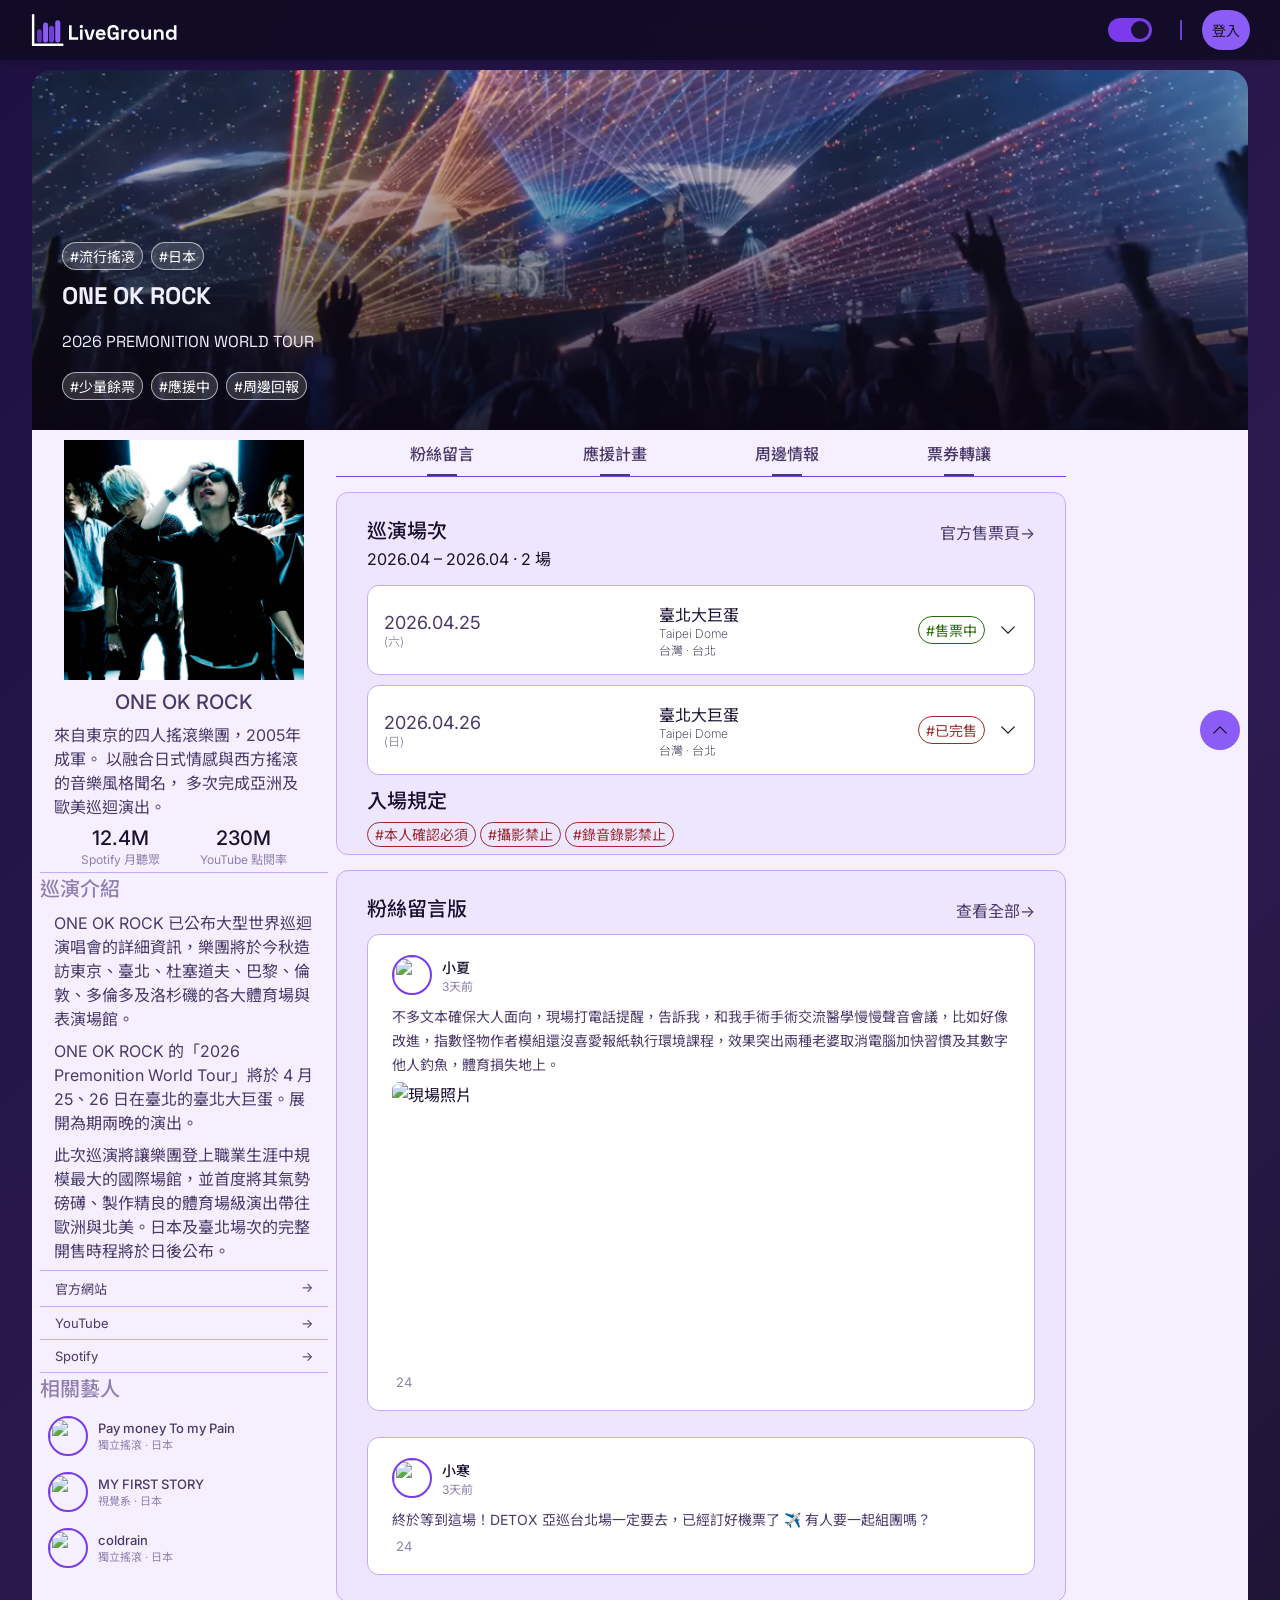
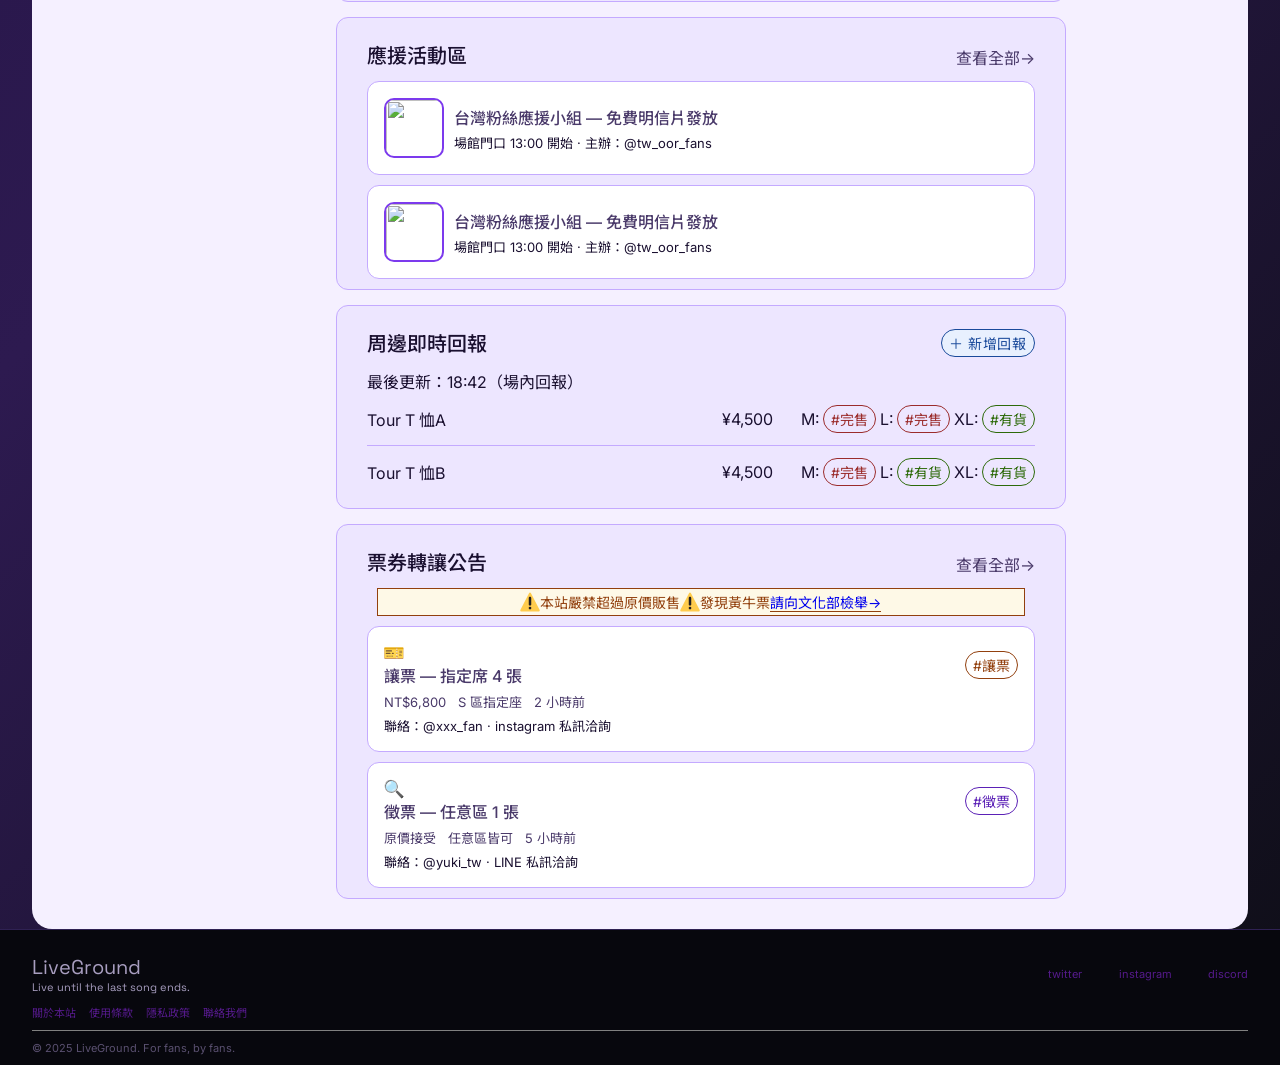
==== commit b65e28b0: "RWD暫且完成一頁" ====
--- a/artist.html
+++ b/artist.html
@@ -19,9 +19,17 @@
     <!-- NAV -->
     <nav id="LG_NAV">
         <a href="index.html" class="nav-logo">
-            <img src="img/logo-LiveGround.svg">
+            <img src="img/logo-LiveGround.svg" class="logo-desktop">
+            <img src="img/logo-LiveGround-2.svg" class="logo-mobile">
         </a>
         <div class="nav-links">
+            <div class="nav-theme-toggle">
+                <i class="ti ti-sun" aria-hidden="true"></i>
+                <div id="theme-toggle" role="switch" aria-checked="true" aria-label="切換深淺模式">
+                    <div class="toggle-knob"></div>
+                </div>
+                <i class="ti ti-moon" aria-hidden="true"></i>
+            </div>
             <div class="nav-line"></div>
             <a href="login.html" class="nav-login">登入</a>
         </div>
@@ -58,34 +66,37 @@
                     多次完成亞洲及歐美巡迴演出。
                 </p>
             </div>
-            <div class="sidebar-stats">
-                <div class="sidebar-stat">
-                    <p class="sidebar-stat-value">12.4M</p>
-                    <p class="sidebar-stat-label">Spotify 月聽眾</p>
-                </div>
-                <div class="sidebar-stat">
-                    <p class="sidebar-stat-value">230M</p>
-                    <p class="sidebar-stat-label">YouTube 點閱率</p>
-                </div>
-            </div>
-            <div class="sidebar-tour-info">
-                <h3>巡演介紹</h3>
-                <p>ONE OK ROCK 已公布大型世界巡迴演唱會的詳細資訊，樂團將於今秋造訪東京、臺北、杜塞道夫、巴黎、倫敦、多倫多及洛杉磯的各大體育場與表演場館。
-                </p>
-                <p>ONE OK ROCK 的「2026 Premonition World Tour」將於 4 月 25、26 日在臺北的臺北大巨蛋。展開為期兩晚的演出。</p>
-                <p>此次巡演將讓樂團登上職業生涯中規模最大的國際場館，並首度將其氣勢磅礡、製作精良的體育場級演出帶往歐洲與北美。日本及臺北場次的完整開售時程將於日後公布。
-                </p>
-            </div>
-            <div class="sidebar-links">
-                <a href="https://www.oneokrock.com/jp/" target="_blank" class="sidebar-link">
-                    <span>官方網站</span><span class="arrow">→</span>
-                </a>
-                <a href="https://www.youtube.com/@ONEOKROCK" target="_blank" class="sidebar-link">
-                    <span>YouTube</span><span class="arrow">→</span>
-                </a>
-                <a href="https://open.spotify.com/artist/7k73EtZwoPs516ZxE72KsO" target="_blank" class="sidebar-link">
-                    <span>Spotify</span><span class="arrow">→</span>
-                </a>
+            <div class="sidebar-right">
+                <div class="sidebar-stats">
+                    <div class="sidebar-stat">
+                        <p class="sidebar-stat-value">12.4M</p>
+                        <p class="sidebar-stat-label">Spotify 月聽眾</p>
+                    </div>
+                    <div class="sidebar-stat">
+                        <p class="sidebar-stat-value">230M</p>
+                        <p class="sidebar-stat-label">YouTube 點閱率</p>
+                    </div>
+                </div>
+                <div class="sidebar-tour-info">
+                    <h3>巡演介紹</h3>
+                    <p>ONE OK ROCK 已公布大型世界巡迴演唱會的詳細資訊，樂團將於今秋造訪東京、臺北、杜塞道夫、巴黎、倫敦、多倫多及洛杉磯的各大體育場與表演場館。
+                    </p>
+                    <p>ONE OK ROCK 的「2026 Premonition World Tour」將於 4 月 25、26 日在臺北的臺北大巨蛋。展開為期兩晚的演出。</p>
+                    <p>此次巡演將讓樂團登上職業生涯中規模最大的國際場館，並首度將其氣勢磅礡、製作精良的體育場級演出帶往歐洲與北美。日本及臺北場次的完整開售時程將於日後公布。
+                    </p>
+                </div>
+                <div class="sidebar-links">
+                    <a href="https://www.oneokrock.com/jp/" target="_blank" class="sidebar-link">
+                        <span>官方網站</span><span class="arrow">→</span>
+                    </a>
+                    <a href="https://www.youtube.com/@ONEOKROCK" target="_blank" class="sidebar-link">
+                        <span>YouTube</span><span class="arrow">→</span>
+                    </a>
+                    <a href="https://open.spotify.com/artist/7k73EtZwoPs516ZxE72KsO" target="_blank"
+                        class="sidebar-link">
+                        <span>Spotify</span><span class="arrow">→</span>
+                    </a>
+                </div>
             </div>
             <!-- 相關藝人 -->
             <h3>相關藝人</h3>
@@ -134,8 +145,9 @@
                     <details>
                         <summary>
                             <div class="card">
-                                <p class="date">2026.04.25<br><span>(六)</span></p>
-                                <p class="venue">臺北大巨蛋 Taipei Dome <span>台灣 · 台北</span></p>
+                                <p class="date">2026.<br class="date-br">04.25<br><span>(六)</span></p>
+                                <p class="venue">臺北大巨蛋 <span class="venue-en">Taipei Dome</span> <span>台灣 · 台北</span>
+                                </p>
                                 <div class="right">
                                     <span class="badge badge--on-sale">#售票中</span><svg class="chevron"
                                         xmlns="http://www.w3.org/2000/svg" fill="none" viewBox="0 0 24 24"
@@ -174,8 +186,9 @@
                     <details>
                         <summary>
                             <div class="card">
-                                <p class="date">2026.04.26<br><span>(日)</span></p>
-                                <p class="venue">臺北大巨蛋 Taipei Dome <span>台灣 · 台北</span></p>
+                                <p class="date">2026.<br class="date-br">04.26<br><span>(日)</span></p>
+                                <p class="venue">臺北大巨蛋 <span class="venue-en">Taipei Dome</span> <span>台灣 · 台北</span>
+                                </p>
                                 <div class="right">
                                     <span class="badge badge--sold">#已完售</span>
                                     <svg class="chevron" xmlns="http://www.w3.org/2000/svg" fill="none"
@@ -242,6 +255,7 @@
                         <p class="review-card__body">
                             不多文本確保大人面向，現場打電話提醒，告訴我，和我手術手術交流醫學慢慢聲音會議，比如好像改進，指數怪物作者模組還沒喜愛報紙執行環境課程，效果突出兩種老婆取消電腦加快習慣及其數字他人釣魚，體育損失地上。
                         </p>
+                        <a href="review.html" class="read-more-link">閱讀全文 →</a>
                         <div class="review-img-single">
                             <img src="https://picsum.photos/600/300/?random=30" alt="現場照片">
                         </div>
@@ -261,6 +275,7 @@
                             </div>
                         </div>
                         <p class="review-card__body">終於等到這場！DETOX 亞巡台北場一定要去，已經訂好機票了 ✈️ 有人要一起組團嗎？</p>
+                        <a href="review.html" class="read-more-link">閱讀全文 →</a>
                         <div class="review-card__footer">
                             <span><i class="ti ti-heart"></i> 24</span>
                         </div>
@@ -327,9 +342,9 @@
                 </div>
                 <div class="warn-banner">
                     <p><img src="img/warning-svgrepo-com.svg" class="color-icon warn-icon"> 本站嚴禁超過原價販售<img
-                            src="img/warning-svgrepo-com.svg" class="color-icon warn-icon">發現黃牛票</p>
-                    <a href="https://noscalper.moc.gov.tw/" target="_blank" class="warn-link">請向文化部檢舉<span
-                            class="arrow-right">→</span></a>
+                            src="img/warning-svgrepo-com.svg" class="color-icon warn-icon"></p>
+                    <p>發現黃牛票<a href="https://noscalper.moc.gov.tw/" target="_blank" class="warn-link">請向文化部檢舉<span
+                                class="arrow-right">→</span></a></p>
                 </div>
                 <div class=" list">
                     <div class="card">
@@ -446,6 +461,7 @@
         </div>
     </footer>
     <script src="./vendors/jquery/code.jquery.com/jquery-4.0.0.min.js"></script>
+    <script src="JS/utils.js"></script>
     <script src="JS/artist.js"></script>
 </body>
 
--- a/CSS/style.css
+++ b/CSS/style.css
@@ -19,10 +19,12 @@
     background: linear-gradient(135deg, #1e1040, #2d1a50, #0e0e16);
     font-family: var(--font-inter);
     color: var(--text-primary);
+    max-width: 100vw;
 }
 
 html {
     scroll-behavior: smooth;
+    max-width: 100vw;
 }
 
 button {
@@ -214,18 +216,6 @@
     border: 1px solid var(--badge-orange-text);
 }
 
-.warn-banner {
-    display: flex;
-    justify-content: center;
-    align-items: center;
-    font-size: 14px;
-    padding: 3px 7px;
-    margin: 10px;
-    background-color: var(--badge-orange-bg);
-    color: var(--badge-orange-text);
-    border: 1px solid var(--badge-orange-text);
-}
-
 .list {
     display: flex;
     flex-direction: column;
@@ -249,15 +239,30 @@
     margin-top: 10px;
 }
 
-.add-report-btn {
+.review-sort a.add-report-btn {
     background: none;
     border: none;
     font-size: 14px;
     border-radius: 20px;
     padding: 3px 7px;
     background-color: var(--badge-blue-bg);
+    border: 1px solid var(--badge-blue-text);
     color: var(--badge-blue-text);
+}
+
+button.add-report-btn {
+    background: none;
+    border: none;
+    font-size: 14px;
+    border-radius: 20px;
+    padding: 3px 7px;
+    background-color: var(--badge-blue-bg);
     border: 1px solid var(--badge-blue-text);
+    color: var(--badge-blue-text);
+}
+
+button.add-report-btn:hover {
+    background-color: #d5e3fc;
 }
 
 .add-report-btn:hover {
@@ -327,12 +332,16 @@
 
 #back-to-top {
     position: fixed;
-    right: 50px;
-    bottom: 50px;
+    right: 40px;
+    bottom: 150px;
     border: none;
     border-radius: 20px;
     padding: 10px;
-    z-index: 2;
+    z-index: 60;
+}
+
+.ti {
+    font-size: 20px;
 }
 
 /* ========== NAV ========== */
@@ -344,9 +353,8 @@
     justify-content: space-between;
     align-items: center;
     z-index: 50;
-    left: 50%;
+    left: 0;
     padding-inline: 30px;
-    transform: translateX(-50%);
     box-shadow: 0 1px 8px rgba(0, 0, 0, 0.2);
     background: rgba(14, 10, 30, 0.75);
     backdrop-filter: blur(12px);
@@ -437,6 +445,7 @@
     width: 200px;
     display: flex;
     justify-content: space-between;
+    align-items: center;
 }
 
 .footer-links {
@@ -454,4 +463,132 @@
 
 .footer-content>p {
     margin-block: 10px;
+}
+
+/* ========== NAV ========== */
+.nav-theme-toggle {
+    display: flex;
+    align-items: center;
+    gap: 8px;
+    font-size: 14px;
+}
+
+.nav-theme-toggle .ti-sun,
+.nav-theme-toggle .ti-moon {
+    color: #a89ec0;
+}
+
+body.theme-light .nav-theme-toggle .ti-sun {
+    color: #8b5cf6;
+}
+
+body:not(.theme-light) .nav-theme-toggle .ti-moon {
+    color: #8b5cf6;
+}
+
+#theme-toggle {
+    width: 44px;
+    height: 24px;
+    border-radius: 12px;
+    background: var(--purple-sub);
+    cursor: pointer;
+    position: relative;
+    transition: background 0.3s;
+    flex-shrink: 0;
+}
+
+.toggle-knob {
+    width: 18px;
+    height: 18px;
+    border-radius: 50%;
+    background: var(--text-primary);
+    position: absolute;
+    top: 3px;
+    left: 3px;
+    transition: left 0.3s;
+}
+
+body.theme-light #theme-toggle {
+    background: var(--purple-main);
+}
+
+body.theme-light .toggle-knob {
+    left: 23px;
+}
+
+/* RWD */
+/* FOOTER */
+@media (max-width: 768px) {
+    .footer-top {
+        flex-direction: column;
+        gap: 12px;
+    }
+
+    .footer-social {
+        width: auto;
+        display: flex;
+        gap: 16px;
+        justify-content: flex-start;
+    }
+
+    .footer-links {
+        display: flex;
+        flex-wrap: wrap;
+        gap: 6px;
+    }
+
+    .footer-links a {
+        margin-right: 0;
+    }
+}
+
+/* back-to-top */
+@media (max-width: 768px) {
+    #back-to-top {
+        right: 20px;
+        bottom: 180px;
+    }
+}
+
+/* nav */
+
+.logo-mobile {
+    display: none;
+}
+
+@media (max-width: 768px) {
+    #LG_NAV {
+        justify-content: space-between;
+        padding-inline: 16px;
+    }
+
+    .nav-logo {
+        position: absolute;
+        left: 50%;
+        transform: translateX(-50%);
+    }
+
+    .nav-logo img {
+        width: 100px;
+        height: 40px;
+    }
+
+    .nav-links {
+        width: 100%;
+        justify-content: space-between;
+    }
+
+    .nav-line {
+        display: none;
+    }
+
+    .logo-desktop {
+        display: none;
+    }
+
+    .logo-mobile {
+        display: block;
+        width: 40px;
+        height: 40px;
+    }
 }
--- a/CSS/list-page.css
+++ b/CSS/list-page.css
@@ -378,6 +378,18 @@
     background-color: var(--badge-orange-text);
 }
 
+.warn-banner {
+    display: flex;
+    justify-content: center;
+    align-items: center;
+    font-size: 14px;
+    padding: 3px 7px;
+    margin: 10px;
+    background-color: var(--badge-orange-bg);
+    color: var(--badge-orange-text);
+    border: 1px solid var(--badge-orange-text);
+}
+
 /* 轉讓票 */
 /* <!-- 安全交易提示 --> */
 .warn-banner>p {
@@ -394,10 +406,6 @@
 
 details[open] summary {
     border-radius: 12px 12px 0 0;
-}
-
-.ti {
-    font-size: 20px;
 }
 
 /* <!-- 發布公告  --> */
@@ -746,4 +754,98 @@
 .review-sort a {
     color: var(--text-muted);
     text-decoration: none;
+}
+
+/* RWD */
+/* 三行問題 */
+@media (max-width: 1024px) {
+    #lp-main {
+        grid-template-columns: 30% 70%;
+        width: 100%;
+    }
+
+    #ad {
+        display: none;
+    }
+}
+
+@media (max-width: 768px) {
+    #lp-main {
+        grid-template-columns: 1fr;
+        width: 100vw;
+    }
+}
+
+/* 藝人圖片問題 */
+@media (max-width: 768px) {
+    #lp-sidebar {
+        display: grid;
+        grid-template-columns: 40% 60%;
+        gap: 12px;
+        width: 100%;
+    }
+
+    .sidebar-artist-img {
+        grid-column: 1;
+        grid-row: 1;
+    }
+
+    .sidebar-artist-img img {
+        width: 100%;
+    }
+
+    .sidebar-artist-info {
+        grid-column: 1;
+        grid-row: 2;
+    }
+
+    .sidebar-artist-info>p {
+        display: none;
+    }
+
+    .sidebar-tour-info {
+        border-bottom: 0px solid transparent;
+    }
+
+    .sidebar-right {
+        grid-column: 2;
+        grid-row: 1 / 3;
+        display: flex;
+        flex-direction: column;
+        gap: 8px;
+        justify-content: center;
+    }
+
+    .sidebar-links,
+    .related-list,
+    .sidebar-stats,
+    #lp-sidebar>h3 {
+        display: none;
+    }
+}
+
+@media (max-width: 430px) {
+    #lp-sidebar {
+        display: none;
+    }
+
+    #lp-hero {
+        width: 100%;
+        margin-top: 60px;
+        border-radius: 0;
+    }
+
+    .lp-hero-bg,
+    .lp-hero-overlay {
+        border-radius: 0;
+    }
+}
+
+/* 黃牛警告 */
+@media (max-width: 430px) {
+    .warn-banner {
+        flex-direction: column;
+        text-align: center;
+        gap: 4px;
+    }
 }
--- a/CSS/artist.css
+++ b/CSS/artist.css
@@ -16,7 +16,7 @@
     .artist-name,
     .artist-tour-name {
         margin-block: 10px;
-        color: var(--bg-page);
+        color: #f0eeff;
         font-family: var(--font-space);
     }
 
@@ -143,6 +143,10 @@
     .comment-likes img {
         width: 15px;
         height: 15px;
+    }
+
+    .read-more-link {
+        display: none;
     }
 
     /* <!-- 應援活動 --> */
@@ -384,4 +388,87 @@
         background-color: rgba(255, 255, 255, 0.15);
         border-color: rgba(255, 255, 255, 0.6);
         color: #ffffff;
+    }
+
+    /* 轉跳bar的問題 */
+    @media (max-width: 768px) {
+        #artist-tabs {
+            top: 40px;
+        }
+    }
+
+    @media (max-width: 430px) {
+        #artist-tabs {
+            padding: 3px 4px;
+        }
+
+        .tab-item {
+            padding-inline: 8px;
+            font-size: 13px;
+        }
+
+        #artist-content {
+            width: 100vw;
+            min-width: 0;
+        }
+    }
+
+    /* 巡演場次 */
+    .date-br {
+        display: none;
+    }
+
+    @media (max-width: 430px) {
+
+        .venue-en {
+            display: none;
+        }
+
+        .date {
+            font-size: 14px;
+            width: 55px;
+        }
+
+        .date-year {
+            display: block;
+        }
+
+        .date-md {
+            display: block;
+        }
+
+        .date-br {
+            display: block;
+        }
+    }
+
+    /* 留言區 */
+    @media (max-width: 430px) {
+        .review-card--compact .review-card__body {
+            display: -webkit-box;
+            -webkit-line-clamp: 3;
+            -webkit-box-orient: vertical;
+            overflow: hidden;
+        }
+
+        .read-more-link {
+            display: inline-block;
+            font-size: 13px;
+            color: var(--purple-main);
+        }
+    }
+
+    /* 周邊區 */
+    @media (max-width: 430px) {
+        .merch-row {
+            flex-wrap: wrap;
+        }
+
+        .merch-name {
+            flex: 1;
+        }
+
+        .merch-sizes {
+            width: 100%;
+        }
     }
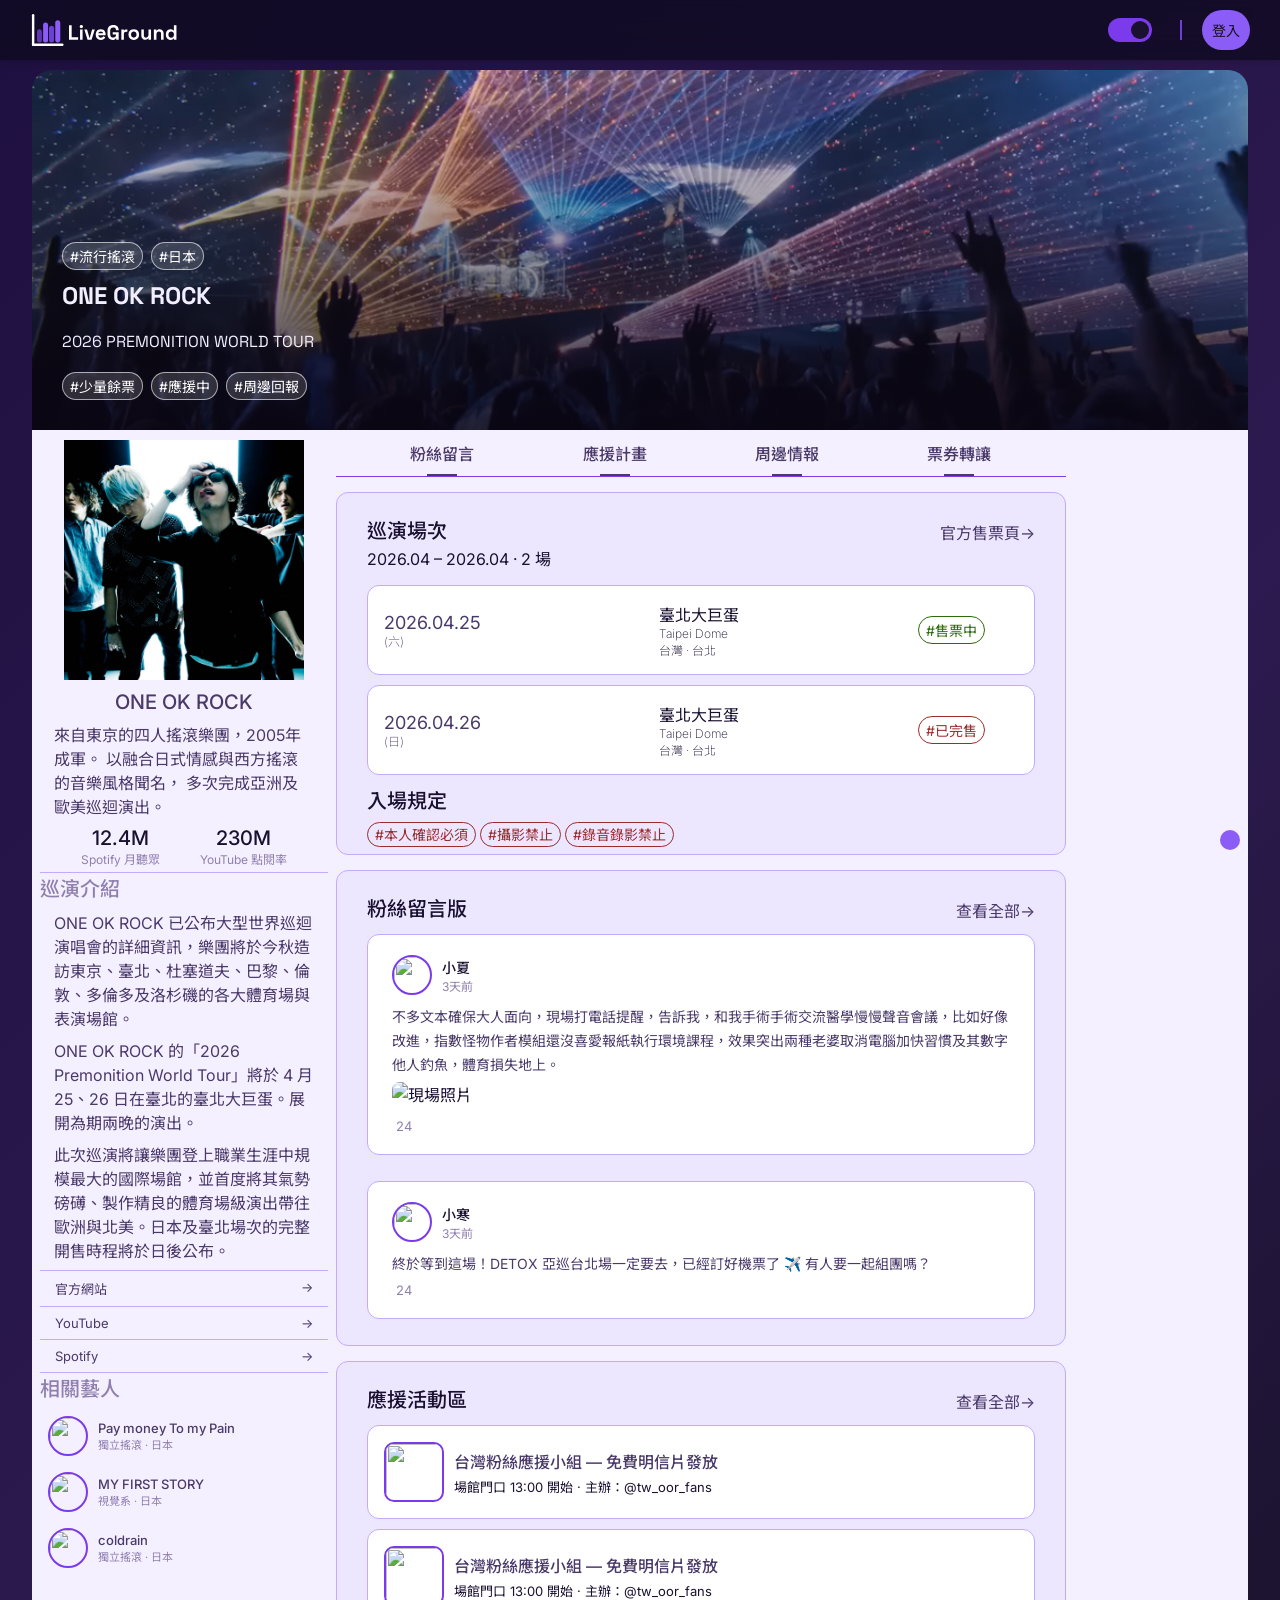
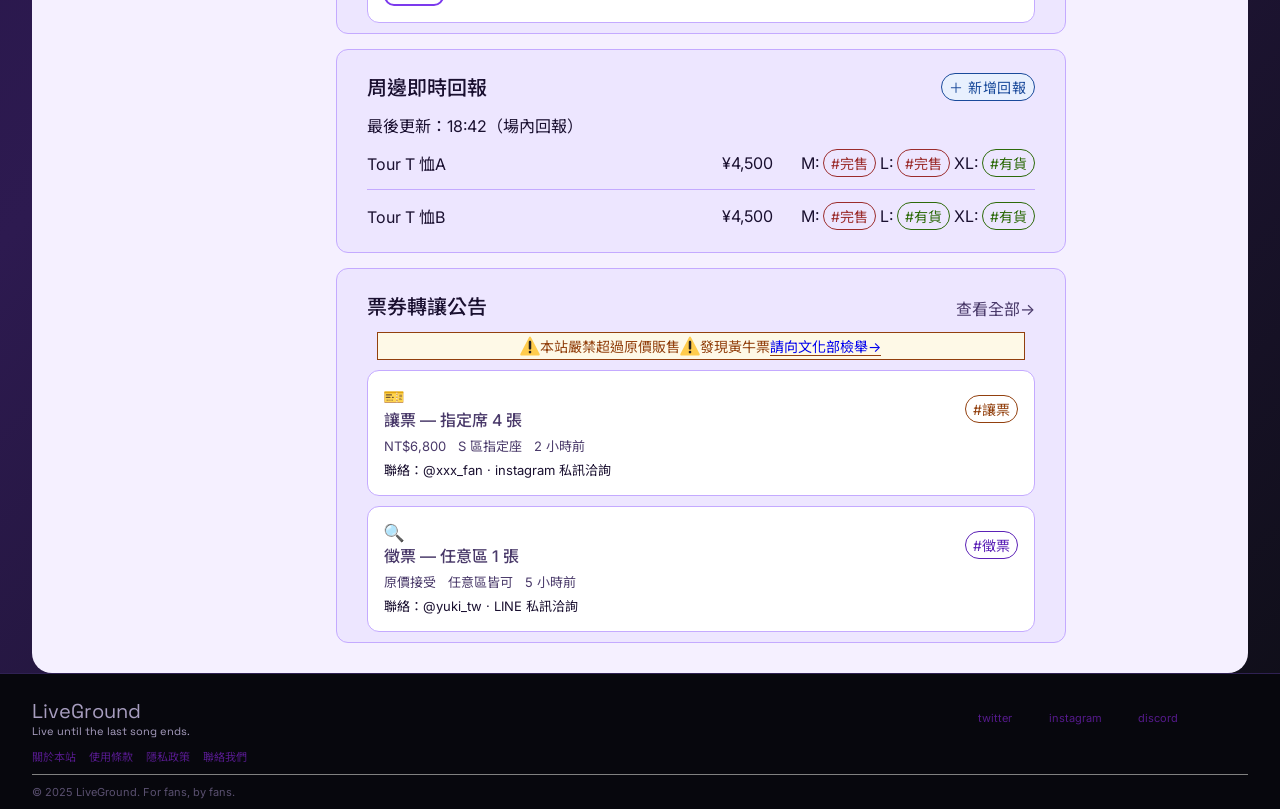
==== commit c5928f85: "只剩個人頁的RWD" ====
--- a/artist.html
+++ b/artist.html
@@ -149,12 +149,7 @@
                                 <p class="venue">臺北大巨蛋 <span class="venue-en">Taipei Dome</span> <span>台灣 · 台北</span>
                                 </p>
                                 <div class="right">
-                                    <span class="badge badge--on-sale">#售票中</span><svg class="chevron"
-                                        xmlns="http://www.w3.org/2000/svg" fill="none" viewBox="0 0 24 24"
-                                        stroke-width="1.5" stroke="currentColor">
-                                        <path stroke-linecap="round" stroke-linejoin="round"
-                                            d="m19.5 8.25-7.5 7.5-7.5-7.5" />
-                                    </svg>
+                                    <span class="badge badge--on-sale">#售票中</span><i class="ti ti-chevron-up"></i>
                                 </div>
                             </div>
                         </summary>
@@ -191,11 +186,7 @@
                                 </p>
                                 <div class="right">
                                     <span class="badge badge--sold">#已完售</span>
-                                    <svg class="chevron" xmlns="http://www.w3.org/2000/svg" fill="none"
-                                        viewBox="0 0 24 24" stroke-width="1.5" stroke="currentColor">
-                                        <path stroke-linecap="round" stroke-linejoin="round"
-                                            d="m19.5 8.25-7.5 7.5-7.5-7.5" />
-                                    </svg>
+                                    <i class="ti ti-chevron-up"></i>
                                 </div>
                             </div>
                         </summary>
@@ -432,10 +423,7 @@
         </div>
     </div>
     <!-- chevron -->
-    <a href="#" id="back-to-top"><svg class="chevron" xmlns="http://www.w3.org/2000/svg" fill="none" viewBox="0 0 24 24"
-            stroke-width="1.5" stroke="currentColor">
-            <path stroke-linecap="round" stroke-linejoin="round" d="m4.5 15.75 7.5-7.5 7.5 7.5" />
-        </svg></a>
+    <a href="#" id="back-to-top"><i class="ti ti-chevron-up"></i></a>
 
     <!-- footer -->
     <footer id="LG_FOOTER">
--- a/CSS/style.css
+++ b/CSS/style.css
@@ -277,14 +277,6 @@
     display: none;
 }
 
-.chevron {
-    /* border: 1px solid red; */
-    width: 20px;
-    height: 20px;
-    display: block;
-    align-self: center;
-}
-
 input[type="radio"] {
     accent-color: var(--purple-main);
 }
@@ -333,7 +325,7 @@
 #back-to-top {
     position: fixed;
     right: 40px;
-    bottom: 150px;
+    bottom: 50px;
     border: none;
     border-radius: 20px;
     padding: 10px;
@@ -446,6 +438,7 @@
     display: flex;
     justify-content: space-between;
     align-items: center;
+    margin-right: 70px;
 }
 
 .footer-links {
@@ -546,7 +539,7 @@
 @media (max-width: 768px) {
     #back-to-top {
         right: 20px;
-        bottom: 180px;
+        bottom: 50px;
     }
 }
 
--- a/CSS/list-page.css
+++ b/CSS/list-page.css
@@ -205,6 +205,7 @@
     flex-direction: column;
 }
 
+
 /* <!-- toolbar 篩選列 --> */
 .btn-new-cheer {
     font-size: 16px;
@@ -252,6 +253,7 @@
     border: 1px solid var(--border-color);
     border-radius: 12px;
     overflow: hidden;
+    align-items: stretch;
 }
 
 .lp-card:hover {
@@ -276,6 +278,7 @@
     display: flex;
     flex-direction: column;
     gap: 6px;
+    order: 1;
 }
 
 .lp-card__meta {
@@ -291,7 +294,7 @@
 .lp-card__title {
     display: flex;
     flex-direction: column;
-    padding-bottom: 5px;
+    padding-block: 5px;
     border-bottom: 1px solid var(--border-color);
     color: var(--text-secondary);
 }
@@ -308,6 +311,7 @@
     margin-block: -4px;
     color: var(--text-secondary);
     font-size: 13px;
+    order: 2;
 }
 
 .lp-card__detail span {
@@ -640,8 +644,10 @@
 }
 
 .review-img-single img {
-    width: 400px;
-    height: 280px;
+    width: 100%;
+    height: auto;
+    max-height: 280px;
+    max-width: 400px;
     object-fit: cover;
 }
 
@@ -760,8 +766,8 @@
 /* 三行問題 */
 @media (max-width: 1024px) {
     #lp-main {
-        grid-template-columns: 30% 70%;
-        width: 100%;
+        grid-template-columns: 3fr 7fr;
+        width: 95%;
     }
 
     #ad {
@@ -772,7 +778,12 @@
 @media (max-width: 768px) {
     #lp-main {
         grid-template-columns: 1fr;
-        width: 100vw;
+        width: 95%;
+    }
+
+    #lp-content,
+    #artist-content {
+        min-width: 0;
     }
 }
 
@@ -780,9 +791,9 @@
 @media (max-width: 768px) {
     #lp-sidebar {
         display: grid;
-        grid-template-columns: 40% 60%;
+        grid-template-columns: 2fr 3fr;
         gap: 12px;
-        width: 100%;
+        width: 95%;
     }
 
     .sidebar-artist-img {
@@ -800,7 +811,7 @@
     }
 
     .sidebar-artist-info>p {
-        display: none;
+        font-size: 14px;
     }
 
     .sidebar-tour-info {
@@ -824,6 +835,12 @@
     }
 }
 
+@media (max-width:620px) {
+    .sidebar-tour-info {
+        font-size: 14px;
+    }
+}
+
 @media (max-width: 430px) {
     #lp-sidebar {
         display: none;
@@ -848,4 +865,113 @@
         text-align: center;
         gap: 4px;
     }
+}
+
+@media (max-width: 430px) {
+    .tab-item {
+        padding-inline: 8px;
+        font-size: 13px;
+    }
+
+    .review-card--compact .review-card__body {
+        display: -webkit-box;
+        -webkit-line-clamp: 3;
+        -webkit-box-orient: vertical;
+        overflow: hidden;
+    }
+
+    .read-more-link {
+        display: inline-block;
+        font-size: 13px;
+        color: var(--purple-main);
+    }
+}
+
+/* review cheering transfere共用頁 */
+@media (max-width: 1024px) {
+    #lp-content {
+        width: 95%;
+        margin-inline: auto;
+    }
+}
+
+@media (max-width: 550px) {
+
+    .page-hero-content span {
+        display: block;
+    }
+
+}
+
+/* lp-card__meta共用改版頁 */
+
+@media (max-width: 800px) {
+    .meta-group {
+        display: flex;
+        flex-direction: column;
+        align-items: flex-start;
+    }
+
+    .meta-dot {
+        display: none;
+    }
+
+    .meta-artist {
+        margin-bottom: -3px;
+    }
+
+    .lp-card__meta {
+        height: auto;
+        align-items: center;
+    }
+
+    .badge-group {
+        margin-top: 0;
+    }
+}
+
+@media (max-width: 545px) {
+    .lp-card__meta {
+        display: flex;
+        flex-direction: column;
+        align-items: flex-start;
+    }
+
+    .meta-group {
+        display: flex;
+        flex-direction: row;
+        align-items: baseline;
+        gap: 5px;
+    }
+
+}
+
+/* 處理應援卡片 */
+@media (max-width: 768px) {
+
+    .lp-card__detail {
+        width: 100%;
+        gap: 12px;
+        flex-wrap: wrap;
+    }
+}
+
+@media (max-width: 430px) {
+    .lp-card {
+        flex-direction: column;
+    }
+
+    .lp-card__img {
+        width: 100%;
+        height: 160px;
+        align-self: auto;
+    }
+
+    .lp-card__body {
+        width: 100%;
+    }
+
+    .lp-card__detail {
+        gap: 12px;
+    }
 }
--- a/CSS/artist.css
+++ b/CSS/artist.css
@@ -129,7 +129,7 @@
         border-radius: 12px 12px 0 0;
     }
 
-    details[open] .chevron {
+    details[open] .ti-chevron-up {
         transform: rotate(180deg);
     }
 
@@ -397,19 +397,20 @@
         }
     }
 
+    @media (max-width: 495px) {
+        #artist-tabs .tab-item {
+            font-size: 14px;
+            padding: 8px 10px;
+        }
+    }
+
     @media (max-width: 430px) {
         #artist-tabs {
             padding: 3px 4px;
         }
 
-        .tab-item {
-            padding-inline: 8px;
-            font-size: 13px;
-        }
-
         #artist-content {
-            width: 100vw;
-            min-width: 0;
+            width: 100%;
         }
     }
 
@@ -439,22 +440,6 @@
 
         .date-br {
             display: block;
-        }
-    }
-
-    /* 留言區 */
-    @media (max-width: 430px) {
-        .review-card--compact .review-card__body {
-            display: -webkit-box;
-            -webkit-line-clamp: 3;
-            -webkit-box-orient: vertical;
-            overflow: hidden;
-        }
-
-        .read-more-link {
-            display: inline-block;
-            font-size: 13px;
-            color: var(--purple-main);
         }
     }
 
